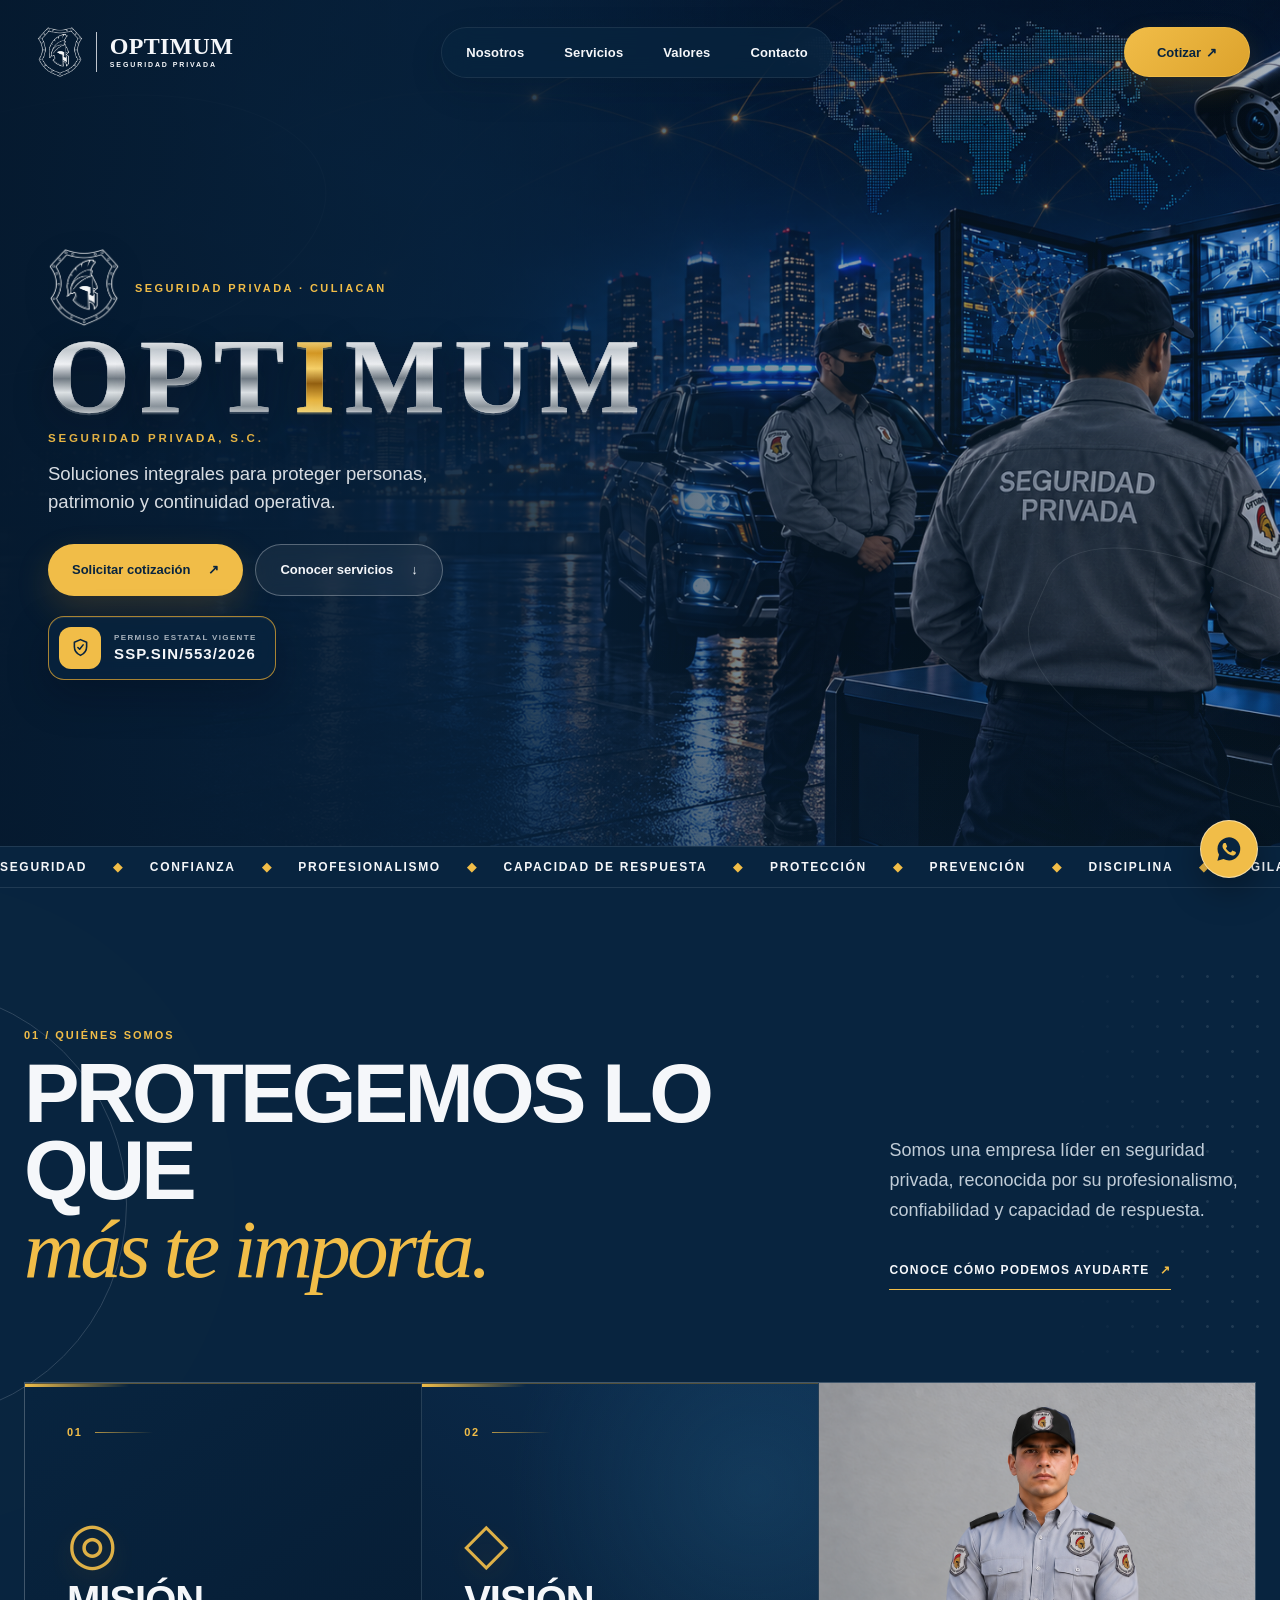
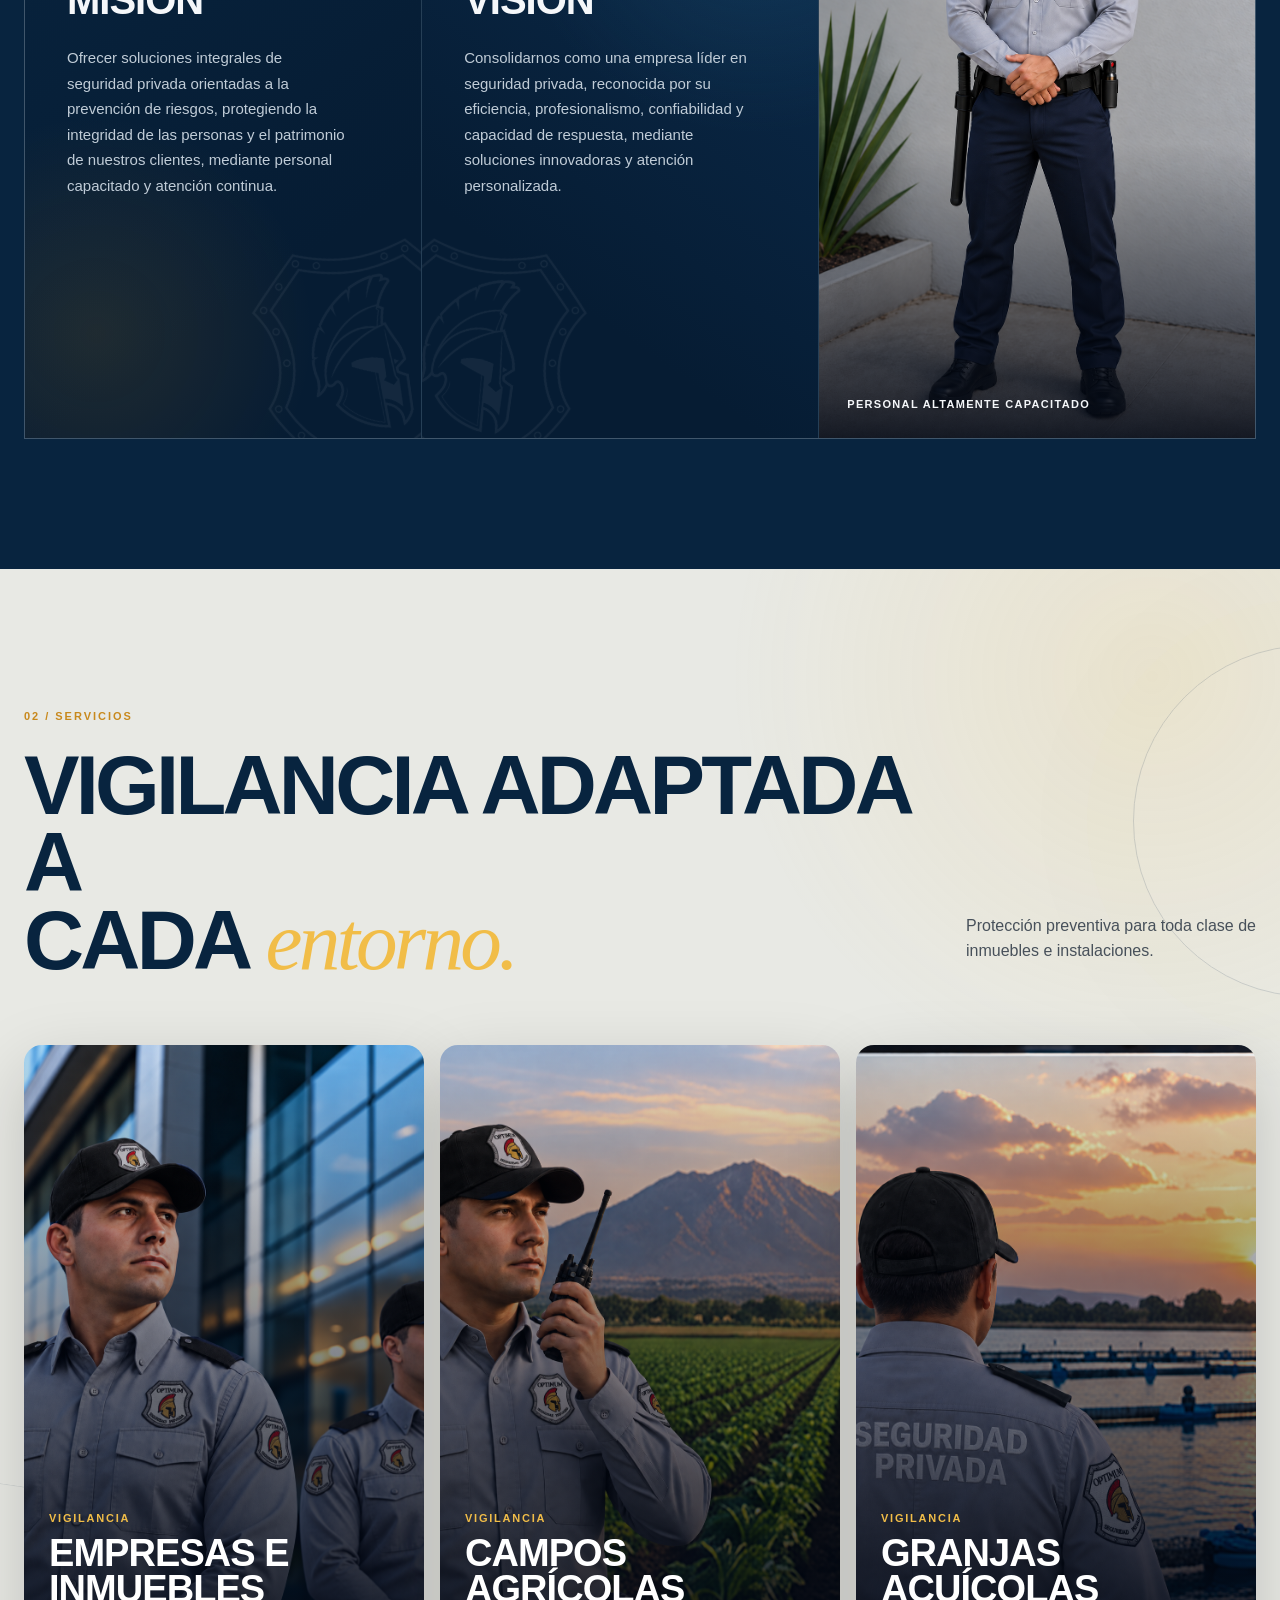
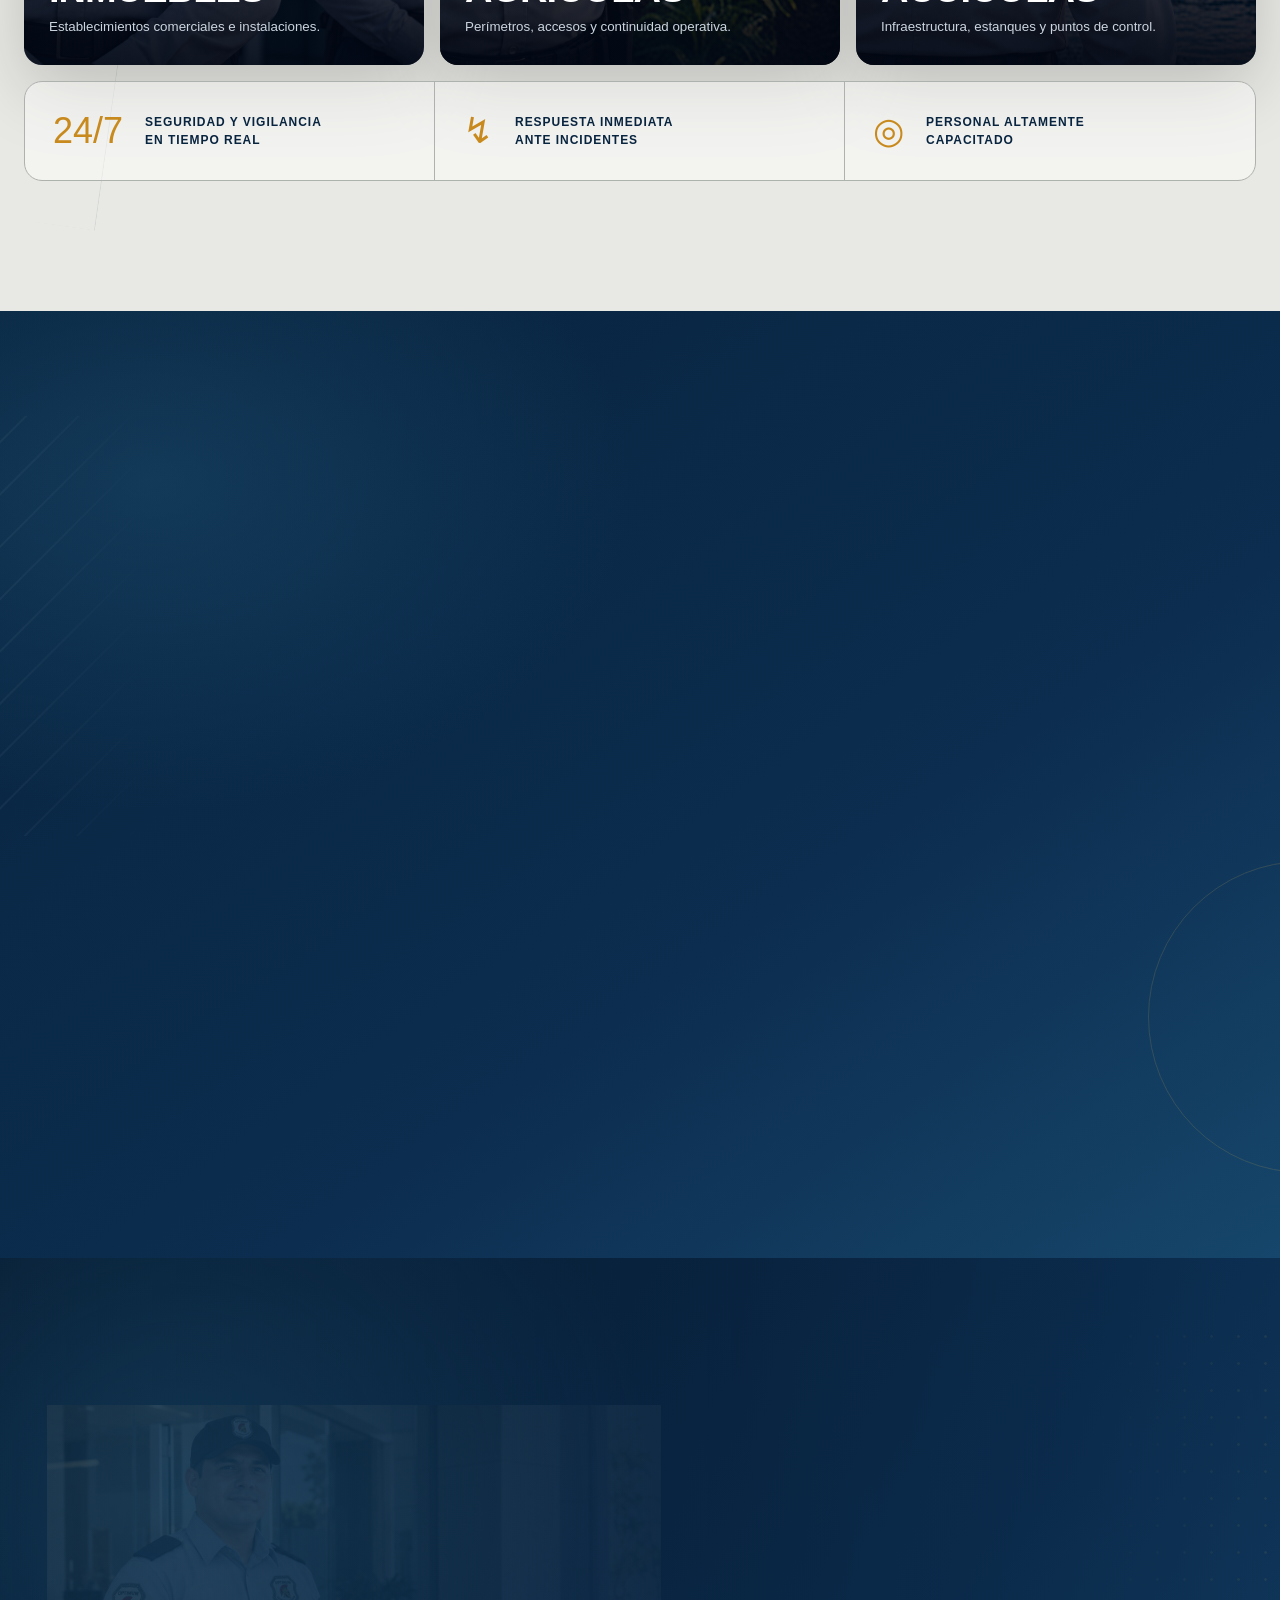
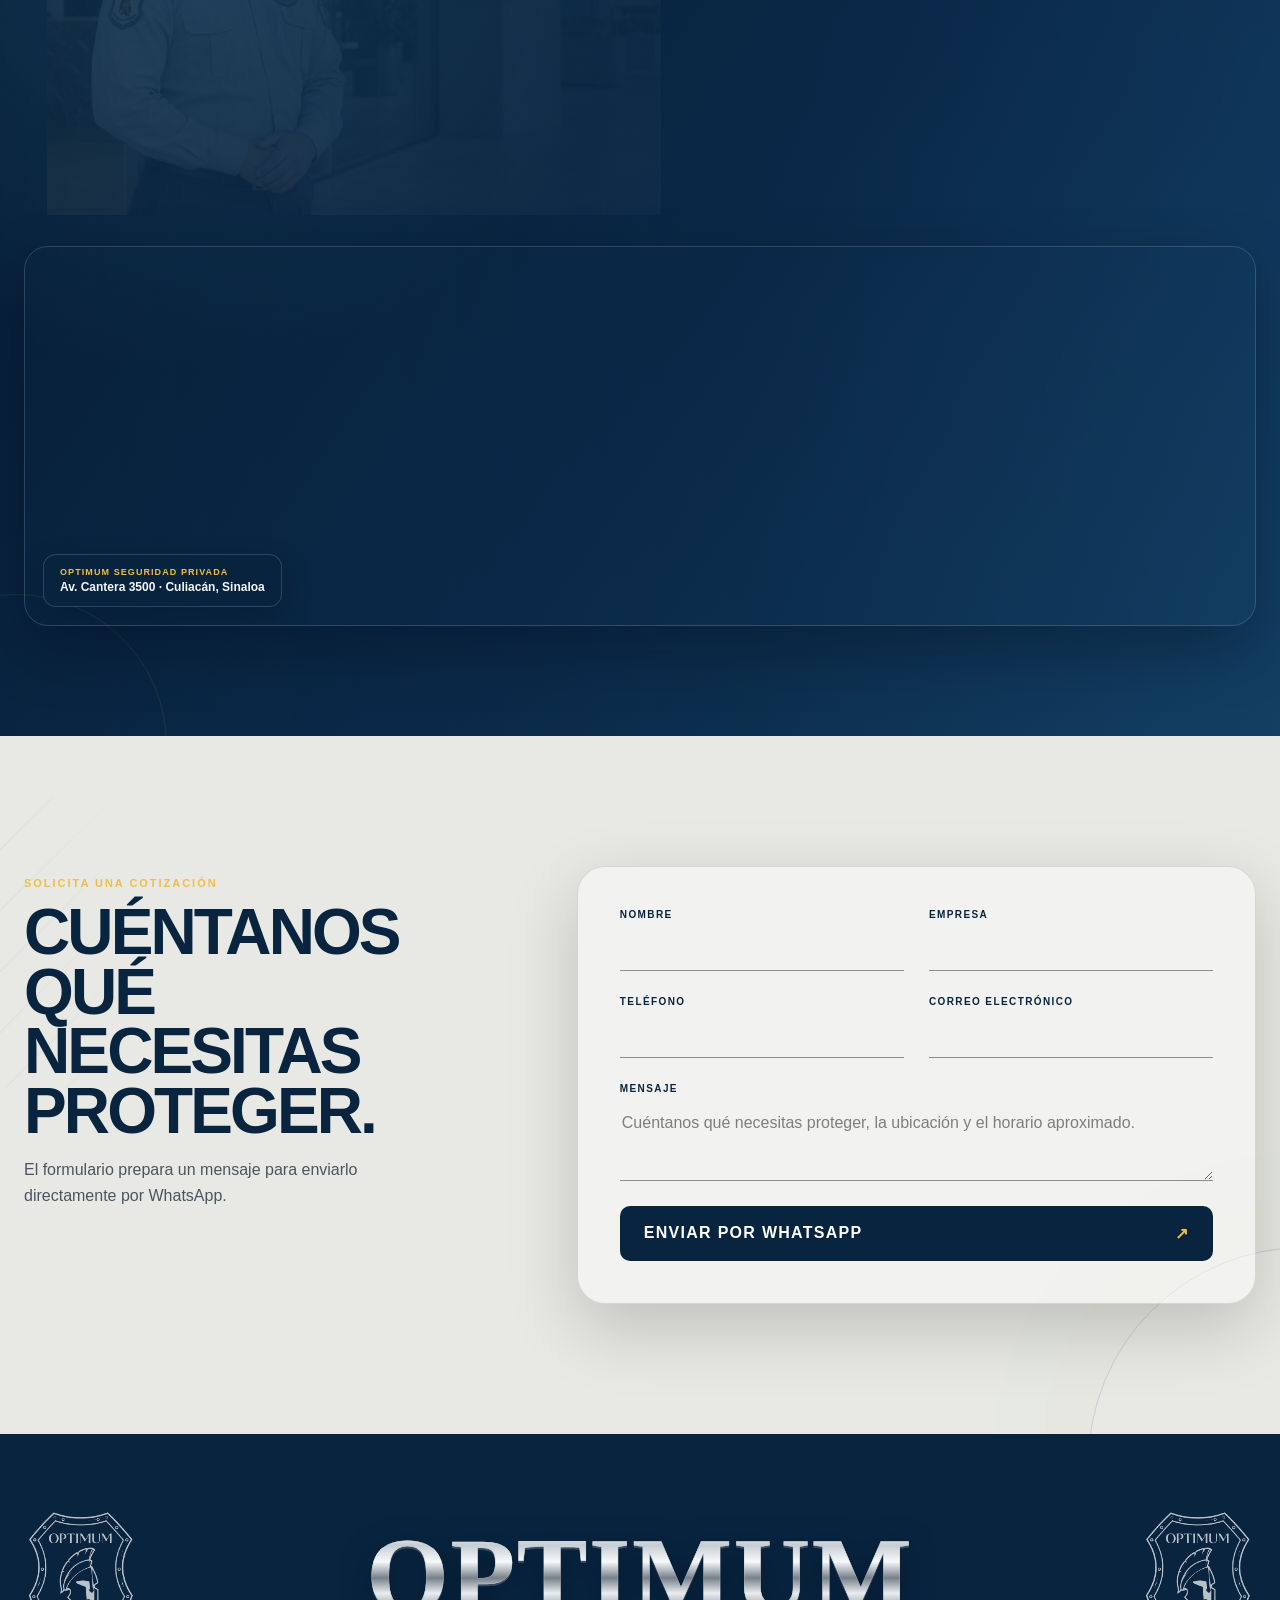
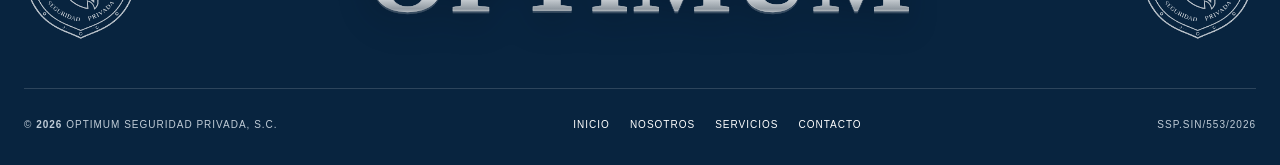
==== index.html @ 471c7998 "Use custom Optimum favicon" ====
<!doctype html>
<html lang="es">
<head>
  <meta charset="utf-8">
  <meta name="viewport" content="width=device-width, initial-scale=1, viewport-fit=cover">
  <meta name="theme-color" content="#020814">
  <meta name="description" content="OPTIMUM Seguridad Privada, S.C. en Culiacán, Sinaloa. Vigilancia profesional para empresas, campos agrícolas, granjas acuícolas e inmuebles.">
  <title>OPTIMUM | Seguridad Privada</title>
  <link rel="icon" href="assets/favicon.ico" type="image/x-icon">
  <link rel="preconnect" href="https://fonts.cdnfonts.com" crossorigin>
  <link rel="stylesheet" href="https://fonts.cdnfonts.com/css/edensor">
  <link rel="stylesheet" href="css/style.css?v=20260925-9-edensor">
  <script src="js/main.js" defer></script>
</head>
<body>
  <a class="skip-link" href="#contenido">Ir al contenido</a>
  <header class="site-header" id="inicio">
    <a class="brand" href="#inicio" aria-label="OPTIMUM, inicio">
      <span class="brand-mark" aria-hidden="true"></span>
      <span class="brand-divider" aria-hidden="true"></span>
      <span class="brand-copy">
        <strong>OPTIMUM</strong>
        <small>SEGURIDAD PRIVADA</small>
      </span>
    </a>
    <button class="menu-toggle" type="button" aria-expanded="false" aria-controls="menu"><span></span><span></span></button>
    <nav class="nav" id="menu" aria-label="Navegación principal">
      <a href="#nosotros">Nosotros</a><a href="#servicios">Servicios</a><a href="#valores">Valores</a><a href="#contacto">Contacto</a>
    </nav>
    <a class="nav-cta" href="#cotizacion">Cotizar <span>↗</span></a>
  </header>

  <main id="contenido">
    <section class="hero" aria-labelledby="hero-title">
      <div class="hero-orbit orbit-one"></div><div class="hero-orbit orbit-two"></div>

      <div class="hero-core">
        <div class="hero-brand-line">
          <span class="hero-brand-emblem" role="img" aria-label="Escudo lineal de OPTIMUM Seguridad Privada"></span>
          <p class="hero-kicker">SEGURIDAD PRIVADA · CULIACAN</p>
        </div>
        <div class="hero-word" id="hero-title" aria-label="OPTIMUM">
          <span style="--delay:.08s">O</span><span style="--delay:.14s">P</span><span style="--delay:.20s">T</span>
          <span class="hero-i-wrap"><span class="hero-i">I</span></span>
          <span style="--delay:.38s">M</span><span style="--delay:.44s">U</span><span style="--delay:.50s">M</span>
        </div>
        <p class="hero-company-name">SEGURIDAD PRIVADA, S.C.</p>
        <p class="hero-tagline">Soluciones integrales para proteger personas,<br>patrimonio y continuidad operativa.</p>
        <div class="hero-actions">
          <a class="hero-primary" href="#cotizacion">Solicitar cotización <span>↗</span></a>
          <a class="hero-secondary" href="#servicios">Conocer servicios <span>↓</span></a>
        </div>
        <div class="hero-permit" aria-label="Permiso estatal vigente SSP.SIN/553/2026">
          <span class="hero-permit-icon" aria-hidden="true">
            <svg viewBox="0 0 24 24"><path d="M12 3 19 6v5c0 4.6-2.8 8-7 10-4.2-2-7-5.4-7-10V6l7-3Z"/><path d="m9 12 2 2 4-5"/></svg>
          </span>
          <span><small>Permiso estatal vigente</small><strong>SSP.SIN/553/2026</strong></span>
        </div>
      </div>
    </section>

    <div class="ticker" aria-label="Atributos de OPTIMUM">
      <div class="ticker-track">
        <span class="ticker-group">SEGURIDAD <i>◆</i> CONFIANZA <i>◆</i> PROFESIONALISMO <i>◆</i> CAPACIDAD DE RESPUESTA <i>◆</i> PROTECCIÓN <i>◆</i> PREVENCIÓN <i>◆</i> DISCIPLINA <i>◆</i> VIGILANCIA 24/7 <i>◆</i></span>
        <span class="ticker-group" aria-hidden="true">SEGURIDAD <i>◆</i> CONFIANZA <i>◆</i> PROFESIONALISMO <i>◆</i> CAPACIDAD DE RESPUESTA <i>◆</i> PROTECCIÓN <i>◆</i> PREVENCIÓN <i>◆</i> DISCIPLINA <i>◆</i> VIGILANCIA 24/7 <i>◆</i></span>
      </div>
    </div>

    <section class="section intro-section reveal" id="nosotros">
      <div class="shell split-heading">
        <div><p class="eyebrow">01 / QUIÉNES SOMOS</p><h2>Protegemos lo que<br><em>más te importa.</em></h2></div>
        <div class="intro-copy"><p>Somos una empresa líder en seguridad privada, reconocida por su profesionalismo, confiabilidad y capacidad de respuesta.</p><a class="text-link" href="#contacto">Conoce cómo podemos ayudarte <span>↗</span></a></div>
      </div>
      <div class="shell statement-grid">
        <article><span>01</span><h3>Misión</h3><p>Ofrecer soluciones integrales de seguridad privada orientadas a la prevención de riesgos, protegiendo la integridad de las personas y el patrimonio de nuestros clientes, mediante personal capacitado y atención continua.</p></article>
        <article><span>02</span><h3>Visión</h3><p>Consolidarnos como una empresa líder en seguridad privada, reconocida por su eficiencia, profesionalismo, confiabilidad y capacidad de respuesta, mediante soluciones innovadoras y atención personalizada.</p></article>
        <figure><img src="assets/agente-optimum-uniforme-v3.png" alt="Guardia de OPTIMUM con uniforme institucional" loading="lazy"><figcaption>Personal altamente capacitado</figcaption></figure>
      </div>
    </section>

    <section class="section services" id="servicios">
      <div class="shell section-title reveal"><p class="eyebrow">02 / SERVICIOS</p><h2>Vigilancia adaptada a<br>cada <em>entorno.</em></h2><p>Protección preventiva para toda clase de inmuebles e instalaciones.</p></div>
      <div class="shell service-grid">
        <article class="service-card reveal"><img src="assets/servicio-empresas-uniforme-v3.png" alt="Guardias de OPTIMUM vigilando instalaciones empresariales" loading="lazy"><div class="service-overlay"></div><div><p>Vigilancia</p><h3>Empresas e inmuebles</h3><small>Establecimientos comerciales e instalaciones.</small></div></article>
        <article class="service-card reveal"><img src="assets/servicio-campos-uniforme-v3.png" alt="Guardia de OPTIMUM vigilando un campo agrícola" loading="lazy"><div class="service-overlay"></div><div><p>Vigilancia</p><h3>Campos agrícolas</h3><small>Perímetros, accesos y continuidad operativa.</small></div></article>
        <article class="service-card reveal"><img src="assets/servicio-acuicolas-uniforme-v3.png" alt="Guardia de OPTIMUM vigilando una granja acuícola" loading="lazy"><div class="service-overlay"></div><div><p>Vigilancia</p><h3>Granjas acuícolas</h3><small>Infraestructura, estanques y puntos de control.</small></div></article>
      </div>
      <div class="shell capabilities reveal"><div><strong>24/7</strong><span>Seguridad y vigilancia<br>en tiempo real</span></div><div><strong>↯</strong><span>Respuesta inmediata<br>ante incidentes</span></div><div><strong>◎</strong><span>Personal altamente<br>capacitado</span></div></div>
    </section>

    <section class="section values" id="valores">
      <div class="shell values-layout">
        <div class="values-sticky reveal"><p class="eyebrow">03 / NUESTROS VALORES</p><h2>Principios que<br>orientan el <em>servicio.</em></h2><p>Cada servicio se realiza con responsabilidad, discreción y atención continua.</p></div>
        <div class="values-list">
          <article class="reveal"><span>01</span><h3>Compromiso</h3><p>Asumimos cada servicio con absoluta responsabilidad, priorizando los intereses de nuestros clientes.</p></article>
          <article class="reveal"><span>02</span><h3>Confidencialidad</h3><p>Resguardamos la información y los intereses de quienes nos eligen con absoluta discreción.</p></article>
          <article class="reveal"><span>03</span><h3>Excelencia</h3><p>Trabajamos en la mejora continua de procesos, capacitación y calidad en el servicio.</p></article>
          <article class="reveal"><span>04</span><h3>Disciplina</h3><p>Mantenemos orden, cumplimiento de protocolos y conducta profesional en todo momento.</p></article>
          <article class="reveal"><span>05</span><h3>Trabajo en equipo</h3><p>Coordinamos esfuerzos para ofrecer respuestas oportunas y efectivas.</p></article>
        </div>
      </div>
    </section>

    <section class="contact" id="contacto">
      <div class="contact-backdrop"></div>
      <div class="shell contact-layout">
        <div class="contact-copy reveal">
          <p class="eyebrow">04 / CONTACTO</p>
          <h2>Hablemos de<br>tu <em>seguridad.</em></h2>
        </div>
        <div class="contact-details reveal">
          <p class="eyebrow">ATENCIÓN A CLIENTES</p>
          <div class="contact-methods">
            <a class="contact-method" href="tel:+526679955569"><span class="contact-icon" aria-hidden="true"><svg viewBox="0 0 24 24"><path d="M7 3H4.5A1.5 1.5 0 0 0 3 4.5C3 13.6 10.4 21 19.5 21a1.5 1.5 0 0 0 1.5-1.5V17l-4-1-1.3 2.1a15.8 15.8 0 0 1-9.8-9.8L8 7 7 3Z"/></svg></span><span><small>Teléfono</small><strong>(667) 995 55 69</strong></span></a>
            <a class="contact-method" href="tel:+526676941112"><span class="contact-icon" aria-hidden="true"><svg viewBox="0 0 24 24"><path d="M7 3H4.5A1.5 1.5 0 0 0 3 4.5C3 13.6 10.4 21 19.5 21a1.5 1.5 0 0 0 1.5-1.5V17l-4-1-1.3 2.1a15.8 15.8 0 0 1-9.8-9.8L8 7 7 3Z"/></svg></span><span><small>Teléfono</small><strong>(667) 694 1112</strong></span></a>
            <a class="contact-method" href="tel:+526675749930"><span class="contact-icon" aria-hidden="true"><svg viewBox="0 0 24 24"><path d="M7 3H4.5A1.5 1.5 0 0 0 3 4.5C3 13.6 10.4 21 19.5 21a1.5 1.5 0 0 0 1.5-1.5V17l-4-1-1.3 2.1a15.8 15.8 0 0 1-9.8-9.8L8 7 7 3Z"/></svg></span><span><small>Teléfono</small><strong>(667) 574 9930</strong></span></a>
            <a class="contact-method" href="mailto:ventas@optimumsp.com.mx"><span class="contact-icon" aria-hidden="true"><svg viewBox="0 0 24 24"><rect x="3" y="5" width="18" height="14" rx="2"/><path d="m4 7 8 6 8-6"/></svg></span><span><small>Correo</small><strong>ventas@optimumsp.com.mx</strong></span></a>
            <a class="contact-method" target="_blank" rel="noopener" href="https://www.optimumsp.com.mx/"><span class="contact-icon" aria-hidden="true"><svg viewBox="0 0 24 24"><circle cx="12" cy="12" r="9"/><path d="M3 12h18M12 3c2.3 2.5 3.5 5.5 3.5 9S14.3 18.5 12 21c-2.3-2.5-3.5-5.5-3.5-9S9.7 5.5 12 3Z"/></svg></span><span><small>Sitio web</small><strong>www.optimumsp.com.mx</strong></span></a>
            <a class="contact-method" target="_blank" rel="noopener" href="https://www.instagram.com/optimum_seguridad?stkn=dnF2ZW5qeGJhYnJq"><span class="contact-icon" aria-hidden="true"><svg viewBox="0 0 24 24"><rect x="3" y="3" width="18" height="18" rx="5"/><circle cx="12" cy="12" r="4"/><circle cx="17.5" cy="6.5" r=".8" class="fill-icon"/></svg></span><span><small>Instagram</small><strong>@optimum_seguridad</strong></span></a>
          </div>
          <div class="contact-address">
            <span class="contact-icon" aria-hidden="true"><svg viewBox="0 0 24 24"><path d="M20 10c0 5-8 11-8 11S4 15 4 10a8 8 0 1 1 16 0Z"/><circle cx="12" cy="10" r="2.5"/></svg></span>
            <p>Av. Cantera 3500, Col. Lomas del Sol<br>80016, Culiacán, Sinaloa.</p>
          </div>
        </div>
        <div class="contact-map reveal">
          <iframe title="Ubicación de OPTIMUM Seguridad Privada en Culiacán" src="https://www.google.com/maps?q=Av.%20Cantera%203500%2C%20Col.%20Lomas%20del%20Sol%2C%2080016%2C%20Culiacan%2C%20Sinaloa&amp;output=embed" loading="lazy" referrerpolicy="no-referrer-when-downgrade" allowfullscreen></iframe>
          <div class="contact-map-label"><span>OPTIMUM Seguridad Privada</span><strong>Av. Cantera 3500 · Culiacán, Sinaloa</strong></div>
        </div>
      </div>
    </section>

    <section class="quote section" id="cotizacion">
      <div class="shell quote-layout reveal">
        <div><p class="eyebrow">SOLICITA UNA COTIZACIÓN</p><h2>Cuéntanos qué<br>necesitas proteger.</h2><p>El formulario prepara un mensaje para enviarlo directamente por WhatsApp.</p></div>
        <form id="quote-form">
          <label><span>Nombre</span><input name="nombre" autocomplete="name" required></label>
          <label><span>Empresa</span><input name="empresa" autocomplete="organization"></label>
          <label><span>Teléfono</span><input name="telefono" type="tel" autocomplete="tel" required></label>
          <label><span>Correo electrónico</span><input name="correo" type="email" autocomplete="email" required></label>
          <label class="full"><span>Mensaje</span><textarea name="mensaje" rows="3" placeholder="Cuéntanos qué necesitas proteger, la ubicación y el horario aproximado." required></textarea></label>
          <button type="submit">Enviar por WhatsApp <span>↗</span></button>
        </form>
      </div>
    </section>
  </main>

  <footer><div class="shell"><div class="footer-identity"><img class="footer-emblem footer-emblem-left" src="assets/footer-emblem-outline.png" alt="" aria-hidden="true"><div class="footer-word">OPTIMUM</div><img class="footer-emblem footer-emblem-right" src="assets/footer-emblem-outline.png" alt="" aria-hidden="true"></div><div class="footer-row"><span>© <b id="year"></b> OPTIMUM Seguridad Privada, S.C.</span><nav><a href="#inicio">Inicio</a><a href="#nosotros">Nosotros</a><a href="#servicios">Servicios</a><a href="#contacto">Contacto</a></nav><span>SSP.SIN/553/2026</span></div></div></footer>
  <a class="whatsapp" href="https://wa.me/526679955569?text=Hola%2C%20me%20gustar%C3%ADa%20recibir%20informaci%C3%B3n%20sobre%20los%20servicios%20de%20seguridad%20privada%20de%20OPTIMUM." target="_blank" rel="noopener" aria-label="Solicitar información a OPTIMUM por WhatsApp" title="Solicitar información por WhatsApp">
    <svg viewBox="0 0 24 24" aria-hidden="true"><path d="M12.04 2a9.91 9.91 0 0 0-8.58 14.86L2.05 22l5.25-1.38a9.9 9.9 0 0 0 4.74 1.21h.01a9.92 9.92 0 0 0-.01-19.83Zm5.77 14.16c-.24.67-1.39 1.28-1.93 1.36-.49.08-1.11.12-1.79-.11-.41-.13-.94-.31-1.62-.6-2.85-1.23-4.71-4.11-4.85-4.3-.14-.19-1.16-1.55-1.16-2.96 0-1.41.74-2.1 1-2.39.26-.28.57-.35.76-.35.19 0 .38 0 .54.01.17.01.41-.07.64.49.24.58.82 2.01.89 2.16.07.14.12.31.02.5-.09.19-.14.31-.28.47-.14.17-.3.37-.43.5-.14.14-.28.29-.12.57.16.28.71 1.17 1.53 1.9 1.05.94 1.94 1.23 2.22 1.37.28.14.45.12.61-.07.16-.19.71-.83.9-1.11.19-.28.38-.24.64-.14.26.09 1.67.79 1.95.93.28.14.47.21.54.33.07.12.07.69-.17 1.36Z"/></svg>
  </a>
</body>
</html>
---- css/style.css ----
:root {
  --ink: #08243f;
  --navy: #0c2d4f;
  --navy2: #16466b;
  --blue: #0c2d4f;
  --blue-mid: #16466b;
  --blue-soft: #235a7d;
  --gold: #f1bd48;
  --gold2: #c8891d;
  --white: #f5f7fa;
  --muted: #c0ccd7;
  --line: rgba(241,189,72,.26);
  --sans: "Segoe UI Variable Text","Segoe UI",Arial,sans-serif;
  --display: "Segoe UI Variable Display","Segoe UI",Arial,sans-serif;
  --shadow-soft: 0 24px 70px rgba(0,0,0,.18);
  --shadow-deep: 0 35px 90px rgba(0,0,0,.34);
  --radius-large: 28px;
}


* {
  box-sizing: border-box;
}


html {
  scroll-behavior: smooth;
}


body {
  margin: 0;
  background: var(--ink);
  color: var(--white);
  font-family: var(--sans);
  overflow-x: hidden;
}


a {
  color: inherit;
  text-decoration: none;
}


img {
  display: block;
  max-width: 100%;
}


button, input, textarea {
  font: inherit;
}


.shell {
  width: min(1240px,calc(100% - 48px));
  margin: auto;
}


.skip-link {
  position: fixed;
  top: -60px;
  left: 12px;
  z-index: 100;
  background: var(--gold);
  color: var(--ink);
  padding: 10px 14px;
}


.skip-link:focus {
  top: 12px;
}


.site-header {
  width: min(1240px,calc(100% - 48px));
  height: 68px;
  padding: 0 6px 0 0;
  display: grid;
  grid-template-columns: 1fr auto 1fr;
  align-items: center;
  position: fixed;
  z-index: 20;
  top: 18px;
  left: 50%;
  transform: translateX(-50%);
  transition: top .35s ease, background-color .35s ease, backdrop-filter .35s ease, box-shadow .35s ease;
}

.site-header.scrolled {
  top: 10px;
  background: rgba(8,36,63,.86);
  border: 1px solid rgba(255,255,255,.1);
  border-radius: 18px;
  box-shadow: 0 14px 38px rgba(3,18,33,.24);
  backdrop-filter: blur(18px) saturate(130%);
}


.brand {
  display: flex;
  align-items: center;
  gap: 13px;
  font-size: 14px;
  font-weight: 750;
  letter-spacing: .11em;
}


.brand img {
  width: 56px;
  height: 60px;
  object-fit: contain;
  object-position: center;
  padding: 0;
  border-radius: 15px;
  border: 1px solid rgba(241,189,72,.38);
  background: rgba(8,36,63,.78);
  box-shadow: 0 8px 24px rgba(2,8,20,.28), 0 0 0 1px rgba(255,255,255,.035) inset;
}


.nav {
  display: flex;
  gap: 6px;
  padding: 7px;
  border: 1px solid rgba(255,255,255,.08);
  border-radius: 999px;
  background: rgba(8,36,63,.72);
  box-shadow: 0 12px 34px rgba(3,18,33,.16);
  backdrop-filter: blur(14px);
  font-size: 13px;
  font-weight: 650;
  letter-spacing: .01em;
}


.nav a {
  position: relative;
  padding: 10px 17px;
  border-radius: 999px;
  transition: color .25s ease, background-color .25s ease;
}


.nav a:after {
  display: none;
}


.nav a:hover:after, .nav a.active:after {
  right: 0;
}

.nav a:hover, .nav a.active {
  color: #fff;
  background: rgba(255,255,255,.09);
}


.nav-cta {
  justify-self: end;
  border: 1px solid rgba(241,189,72,.72);
  border-radius: 999px;
  min-width: 126px;
  height: 50px;
  display: flex;
  align-items: center;
  justify-content: center;
  gap: 5px;
  font-size: 13px;
  font-weight: 750;
  color: var(--ink);
  background: linear-gradient(135deg,var(--gold),#dca22c);
  box-shadow: 0 12px 28px rgba(200,137,29,.18);
  transition: transform .3s ease, box-shadow .3s ease;
}

.nav-cta:hover {
  transform: translateY(-2px);
  box-shadow: 0 17px 34px rgba(200,137,29,.27);
}


.menu-toggle {
  display: none;
}


.hero {
  min-height: 100svh;
  background: radial-gradient(circle at 70% 45%,rgba(12,45,79,.9),transparent 37%),linear-gradient(145deg,#020814,#03101f 55%,#071d35);
  position: relative;
  overflow: hidden;
  display: flex;
  flex-direction: column;
  justify-content: center;
  padding: 105px 0 40px;
}

.hero::before {
  content: "";
  position: absolute;
  z-index: 0;
  width: min(46vw,680px);
  height: 90%;
  right: 2vw;
  bottom: 0;
  background: url('../assets/agente-optimum-uniforme.webp') center top/cover no-repeat;
  opacity: .16;
  filter: saturate(.7) contrast(1.08);
  -webkit-mask-image: linear-gradient(90deg,transparent 0%,#000 30%,#000 70%,transparent 100%);
  mask-image: linear-gradient(90deg,transparent 0%,#000 30%,#000 70%,transparent 100%);
}


.hero:after {
  content: "";
  position: absolute;
  inset: 0;
  background-image: linear-gradient(rgba(255,255,255,.028) 1px,transparent 1px),linear-gradient(90deg,rgba(255,255,255,.028) 1px,transparent 1px);
  background-size: 55px 55px;
  pointer-events: none;
}


.hero-orbit {
  position: absolute;
  border: 1px solid rgba(241,189,72,.15);
  border-radius: 50%;
  left: 50%;
  top: 50%;
  transform: translate(-50%,-50%);
}


.orbit-one {
  width: 68vw;
  height: 68vw;
}


.orbit-two {
  width: 42vw;
  height: 42vw;
}


.hero-word {
  position: relative;
  z-index: 2;
  width: min(1380px,95vw);
  margin: auto;
  display: flex;
  align-items: baseline;
  justify-content: center;
  font-family: var(--display);
  font-size: clamp(5.3rem,15.2vw,14rem);
  line-height: .78;
  letter-spacing: -.035em;
  text-transform: uppercase;
  white-space: nowrap;
  text-shadow: 0 18px 50px rgba(0,0,0,.42);
}


.hero-word>span:not(.hero-i-wrap) {
  display: block;
  opacity: 1;
  animation: letterIn .9s cubic-bezier(.16,1,.3,1) both;
  animation-delay: var(--delay);
}


.hero-i-wrap {
  display: block;
  perspective: 700px;
  overflow: visible;
}


.hero-i {
  display: block;
  opacity: 1;
  transform-origin: 50% 100%;
  animation: verticalI 1.45s cubic-bezier(.2,.85,.25,1) .23s both;
  color: var(--gold);
  filter: drop-shadow(0 0 30px rgba(241,189,72,.2));
}


@keyframes letterIn {
  from {
    opacity: 1;
    transform: translateY(22px);
  }

  to {
    opacity: 1;
    transform: none;
  }
}


@keyframes verticalI {
  0% {
    opacity: 1;
    transform: translateY(-1.05em) rotateX(-180deg);
  }

  55% {
    opacity: 1;
    transform: translateY(.08em) rotateX(18deg);
  }

  75% {
    transform: translateY(-.025em) rotateX(-5deg);
  }

  100% {
    opacity: 1;
    transform: translateY(0) rotateX(0);
  }
}


.hero-bottom {
  position: relative;
  z-index: 3;
  display: grid;
  grid-template-columns: 1fr 1fr auto;
  gap: 30px;
  align-items: end;
  margin-top: 7vh;
}


.hero-badge {
  border-left: 2px solid var(--gold);
  padding-left: 15px;
  display: flex;
  flex-direction: column;
  text-transform: uppercase;
}


.hero-badge span {
  color: var(--muted);
  font-size: 10px;
  letter-spacing: .2em;
}


.hero-badge strong {
  margin-top: 5px;
  font-size: 14px;
  letter-spacing: .1em;
}


.hero-intro {
  max-width: 480px;
}


.eyebrow {
  font-size: 11px;
  font-weight: 900;
  letter-spacing: .18em;
  color: var(--gold);
  text-transform: uppercase;
}


.hero-intro p:last-child {
  color: #c9d3dd;
  line-height: 1.5;
  margin-bottom: 0;
}


.circle-link {
  width: 92px;
  height: 92px;
  border: 1px solid rgba(255,255,255,.28);
  border-radius: 50%;
  display: flex;
  flex-direction: column;
  align-items: center;
  justify-content: center;
  text-transform: uppercase;
  font-size: 10px;
  letter-spacing: .12em;
  transition: .3s;
}


.circle-link b {
  color: var(--gold);
  font-size: 18px;
}


.circle-link:hover {
  background: var(--gold);
  color: var(--ink);
  transform: rotate(-8deg);
}


.circle-link:hover b {
  color: var(--ink);
}


.ticker {
  background: var(--gold);
  color: var(--ink);
  overflow: hidden;
  padding: 16px 0;
  font: 900 12px/1 var(--sans);
  letter-spacing: .14em;
  white-space: nowrap;
}


.ticker div {
  width: max-content;
  animation: ticker 24s linear infinite;
}


.ticker i {
  font-style: normal;
  padding: 0 26px;
}


@keyframes ticker {
  to {
    transform: translateX(-50%);
  }
}


.section {
  padding: 130px 0;
}

section[id] {
  scroll-margin-top: 72px;
}


.split-heading {
  display: grid;
  grid-template-columns: 1.5fr .7fr;
  gap: 80px;
  align-items: end;
}


.section h2, .contact h2, .quote h2 {
  font: 400 clamp(3rem,6.5vw,6.7rem)/.93 var(--display);
  text-transform: uppercase;
  letter-spacing: -.02em;
  margin: 14px 0;
}


.section h2 em, .contact h2 em {
  font-family: Georgia,serif;
  text-transform: none;
  color: var(--gold);
  font-weight: 400;
}


.intro-copy {
  color: var(--muted);
  font-size: 18px;
  line-height: 1.65;
  padding-bottom: 12px;
}


.text-link {
  display: inline-flex;
  gap: 10px;
  color: var(--white);
  font-size: 12px;
  font-weight: 900;
  text-transform: uppercase;
  letter-spacing: .1em;
  border-bottom: 1px solid var(--gold);
  padding-bottom: 8px;
  margin-top: 18px;
}


.text-link span {
  color: var(--gold);
}


.statement-grid {
  display: grid;
  grid-template-columns: 1fr 1fr 1.1fr;
  gap: 1px;
  background: rgba(255,255,255,.12);
  margin-top: 80px;
  border: 1px solid rgba(255,255,255,.12);
}


.statement-grid article {
  background: var(--navy);
  padding: 42px;
  transition: background-color .35s ease, transform .35s ease;
}

.statement-grid article:hover {
  z-index: 1;
  background: var(--navy2);
  transform: translateY(-8px);
}


.statement-grid article>span, .service-card>span, .values-list article>span {
  color: var(--gold);
  font-size: 11px;
  letter-spacing: .15em;
}


.statement-grid h3 {
  font: 400 33px var(--display);
  text-transform: uppercase;
  margin: 70px 0 18px;
}


.statement-grid p {
  color: var(--muted);
  line-height: 1.7;
  margin: 0;
}


.statement-grid figure {
  margin: 0;
  position: relative;
  min-height: 510px;
  overflow: hidden;
}


.statement-grid figure:after {
  content: "";
  position: absolute;
  inset: 0;
  background: linear-gradient(transparent 55%,rgba(2,8,20,.9));
}


.statement-grid figure img {
  width: 100%;
  height: 100%;
  object-fit: cover;
  object-position: center top;
  transition: transform .8s;
}


.statement-grid figure:hover img {
  transform: scale(1.04);
}


.statement-grid figcaption {
  position: absolute;
  z-index: 2;
  left: 28px;
  bottom: 28px;
  text-transform: uppercase;
  font-size: 11px;
  font-weight: 900;
  letter-spacing: .12em;
}


.services {
  background:
    radial-gradient(circle at 90% 8%,rgba(241,189,72,.14),transparent 25%),
    #e8e9e4;
  color: var(--ink);
}


.section-title {
  display: grid;
  grid-template-columns: 1fr auto;
  align-items: end;
}


.section-title .eyebrow {
  grid-column: 1/-1;
  color: var(--gold2);
}


.section-title h2 {
  margin-bottom: 0;
}


.section-title>p:last-child {
  max-width: 290px;
  color: #47505a;
  line-height: 1.6;
}


.service-grid {
  display: grid;
  grid-template-columns: repeat(3,1fr);
  gap: 16px;
  margin-top: 65px;
}


.service-card {
  height: 620px;
  position: relative;
  overflow: hidden;
  color: white;
  border-radius: var(--radius-large);
  box-shadow: var(--shadow-soft);
  isolation: isolate;
  transition: transform .45s cubic-bezier(.2,.8,.2,1), box-shadow .45s ease;
}

.service-card:hover {
  transform: translateY(-10px);
  box-shadow: var(--shadow-deep);
}


.service-card img {
  width: 100%;
  height: 100%;
  object-fit: cover;
  transition: transform .8s cubic-bezier(.2,.8,.2,1);
}


.service-card:hover img {
  transform: scale(1.055);
}


.service-overlay {
  position: absolute;
  inset: 0;
  background: linear-gradient(180deg,rgba(2,8,20,.05),rgba(2,8,20,.92));
  transition: background .45s ease;
}

.service-card:hover .service-overlay {
  background: linear-gradient(180deg,rgba(2,8,20,.02),rgba(2,8,20,.84));
}


.service-card>span {
  position: absolute;
  top: 25px;
  left: 25px;
  color: var(--gold);
}


.service-card>div:last-child {
  position: absolute;
  left: 25px;
  right: 25px;
  bottom: 30px;
}


.service-card p {
  color: var(--gold);
  font-size: 11px;
  font-weight: 900;
  text-transform: uppercase;
  letter-spacing: .16em;
}


.service-card h3 {
  font: 400 38px/.95 var(--display);
  text-transform: uppercase;
  margin: 10px 0;
}


.service-card small {
  color: #cbd5df;
}


.capabilities {
  display: grid;
  grid-template-columns: repeat(3,1fr);
  margin-top: 16px;
  border: 1px solid #aeb2ae;
  border-radius: 18px;
  overflow: hidden;
  background: rgba(255,255,255,.44);
}


.capabilities div {
  padding: 28px;
  display: flex;
  gap: 22px;
  align-items: center;
  border-right: 1px solid #aeb2ae;
  transition: background-color .3s ease;
}

.capabilities div:hover {
  background: rgba(255,255,255,.72);
}


.capabilities div:last-child {
  border: 0;
}


.capabilities strong {
  font: 400 36px var(--display);
  color: var(--gold2);
}


.capabilities span {
  font-size: 12px;
  font-weight: 800;
  text-transform: uppercase;
  letter-spacing: .08em;
  line-height: 1.5;
}


.values {
  background: linear-gradient(150deg,#020814,#071d35);
}


.values-layout {
  display: grid;
  grid-template-columns: .9fr 1.1fr;
  gap: 110px;
}


.values-sticky {
  position: sticky;
  top: 100px;
  align-self: start;
}


.values-sticky>p:last-child {
  max-width: 400px;
  color: var(--muted);
  line-height: 1.7;
}


.values-list article {
  display: grid;
  grid-template-columns: 55px 1fr 1.2fr;
  gap: 25px;
  align-items: center;
  border-top: 1px solid rgba(255,255,255,.18);
  padding: 35px 0;
  transition: padding .35s ease, background-color .35s ease;
}

.values-list article:hover {
  padding-left: 22px;
  padding-right: 22px;
  background: rgba(255,255,255,.045);
}


.values-list article:last-child {
  border-bottom: 1px solid rgba(255,255,255,.18);
}


.values-list h3 {
  font: 400 26px var(--display);
  text-transform: uppercase;
  margin: 0;
}


.values-list p {
  color: var(--muted);
  line-height: 1.6;
  font-size: 14px;
  margin: 0;
}


.contact {
  min-height: 740px;
  position: relative;
  display: flex;
  align-items: center;
  padding: 110px 0;
  background: #041326;
  overflow: hidden;
}


.contact-backdrop {
  position: absolute;
  inset: 0 48% 0 0;
  background: linear-gradient(90deg,rgba(2,8,20,.2),rgba(2,8,20,.9)),url('../assets/contacto-guardia-optimum-v1.png') center 20%/cover no-repeat;
  opacity: .42;
}


.contact-layout {
  position: relative;
  display: grid;
  grid-template-columns: 1.1fr .9fr;
  gap: 120px;
  align-items: center;
}


.contact-layout>div:first-child>p:not(.eyebrow) {
  color: #b8c5d1;
  line-height: 1.7;
}


.contact h2 {
  font-size: clamp(4rem,7vw,7rem);
}


.text-link.light {
  color: white;
}


.contact-details {
  background: var(--gold);
  color: var(--ink);
  padding: 55px;
  display: flex;
  flex-direction: column;
  border-radius: var(--radius-large);
  box-shadow: var(--shadow-deep);
  transform: rotate(1deg);
  transition: transform .45s ease;
}

.contact-details:hover {
  transform: rotate(0deg) translateY(-6px);
}


.contact-details .eyebrow {
  color: #64440c;
}


.contact-details>a:not(.email) {
  font: 400 clamp(2rem,3.4vw,3.5rem)/1.2 var(--display);
  transition: transform .25s;
}


.contact-details>a:hover {
  transform: translateX(8px);
}


.contact-details hr {
  border: 0;
  border-top: 1px solid rgba(2,8,20,.3);
  width: 100%;
  margin: 35px 0;
}


.contact-details .email, .contact-details>span {
  font-size: 13px;
  font-weight: 800;
  margin: 6px 0;
}


.quote {
  background: #e8e9e4;
  color: var(--ink);
}


.quote-layout {
  display: grid;
  grid-template-columns: .8fr 1.2fr;
  gap: 100px;
}


.quote h2 {
  font-size: clamp(3rem,5vw,5.2rem);
}


.quote-layout>div>p:last-child {
  color: #4b5560;
  line-height: 1.6;
  max-width: 420px;
}


.quote form {
  display: grid;
  grid-template-columns: 1fr 1fr;
  gap: 25px;
  padding: 42px;
  border: 1px solid rgba(2,8,20,.12);
  border-radius: var(--radius-large);
  background: rgba(255,255,255,.46);
  box-shadow: var(--shadow-soft);
}


.quote label {
  display: flex;
  flex-direction: column;
  gap: 8px;
}


.quote label span {
  font-size: 10px;
  font-weight: 900;
  text-transform: uppercase;
  letter-spacing: .14em;
}


.quote input, .quote textarea {
  border: 0;
  border-bottom: 1px solid #8b908d;
  background: transparent;
  padding: 12px 2px;
  outline: none;
}


.quote input:focus, .quote textarea:focus {
  border-color: var(--gold2);
}

.quote input::placeholder, .quote textarea::placeholder {
  color: currentColor;
  opacity: .48;
}


.quote .full {
  grid-column: 1/-1;
}


.quote button {
  grid-column: 1/-1;
  background: var(--ink);
  color: white;
  border: 0;
  padding: 18px 24px;
  display: flex;
  justify-content: space-between;
  font-weight: 900;
  text-transform: uppercase;
  letter-spacing: .08em;
  cursor: pointer;
  border-radius: 10px;
  transition: background-color .3s ease, transform .3s ease, box-shadow .3s ease;
}


.quote button:hover {
  background: var(--blue);
  transform: translateY(-3px);
  box-shadow: 0 15px 30px rgba(2,8,20,.18);
}


.quote button span {
  color: var(--gold);
}


footer {
  background: var(--ink);
  padding: 65px 0 35px;
}

.footer-identity {
  display: grid;
  grid-template-columns: clamp(120px, 11vw, 155px) minmax(0, 1fr) clamp(120px, 11vw, 155px);
  align-items: center;
  gap: clamp(20px, 3vw, 44px);
  min-height: 190px;
  padding-bottom: 35px;
  border-bottom: 1px solid rgba(255,255,255,.15);
}

.footer-emblem {
  display: block;
  width: 100%;
  max-height: 170px;
  object-fit: contain;
  align-self: center;
  justify-self: center;
  filter: grayscale(1) invert(1) contrast(1.35);
  mix-blend-mode: screen;
  opacity: .72;
}

.footer-word {
  font: 400 clamp(5rem,12vw,11rem)/.8 var(--display);
  letter-spacing: -.035em;
  text-align: center;
}


.footer-row {
  display: flex;
  justify-content: space-between;
  align-items: center;
  gap: 30px;
  padding-top: 30px;
  color: var(--muted);
  font-size: 10px;
  text-transform: uppercase;
  letter-spacing: .1em;
}


.footer-row nav {
  display: flex;
  gap: 20px;
  color: white;
}


.whatsapp {
  position: fixed;
  right: 22px;
  bottom: 22px;
  z-index: 15;
  width: 58px;
  height: 58px;
  border-radius: 50%;
  background: var(--gold);
  color: var(--ink);
  display: grid;
  place-items: center;
  font-weight: 900;
  box-shadow: 0 12px 35px rgba(0,0,0,.35);
  border: 1px solid rgba(255,255,255,.5);
  transition: transform .3s ease, box-shadow .3s ease;
}

.whatsapp:hover {
  transform: translateY(-5px) rotate(-6deg);
  box-shadow: 0 18px 42px rgba(0,0,0,.46);
}

.whatsapp svg {
  width: 28px;
  height: 28px;
  fill: currentColor;
}

::selection {
  background: var(--gold);
  color: var(--ink);
}

:focus-visible {
  outline: 2px solid var(--gold);
  outline-offset: 5px;
}


/* Cronza-inspired hero refinement */
.hero {
  min-height: 760px;
  height: min(900px,94svh);
  justify-content: center;
  padding: 105px 0 34px;
  background:
    radial-gradient(ellipse at 78% 45%,rgba(35,90,125,.68),transparent 38%),
    radial-gradient(ellipse at 22% 20%,rgba(22,70,107,.48),transparent 34%),
    linear-gradient(135deg,#08243f 0%,#0c2d4f 56%,#16466b 100%);
}

.hero::before {
  width: 100%;
  height: 100%;
  right: 0;
  bottom: 0;
  background: url('../assets/hero-operaciones-optimum-wide.png') center/cover no-repeat;
  opacity: .5;
  filter: saturate(.72) contrast(.98) brightness(.82);
  clip-path: none;
  box-shadow: none;
  -webkit-mask-image: linear-gradient(90deg,rgba(0,0,0,.38),#000 58%,#000 100%);
  mask-image: linear-gradient(90deg,rgba(0,0,0,.38),#000 58%,#000 100%);
}

.hero::after {
  background:
    linear-gradient(180deg,rgba(8,36,63,.1),transparent 24%,transparent 78%,rgba(8,36,63,.2)),
    radial-gradient(ellipse at center,transparent 48%,rgba(8,36,63,.26) 100%);
}

.hero-orbit {
  border: 1px solid rgba(245,247,250,.1);
  border-radius: 42% 58% 54% 46%;
  left: auto;
  top: auto;
  transform: rotate(-12deg);
  pointer-events: none;
}

.orbit-one {
  width: 540px;
  height: 260px;
  left: -210px;
  top: 12%;
}

.orbit-two {
  width: 430px;
  height: 200px;
  right: -170px;
  bottom: 7%;
  transform: rotate(24deg);
}

.hero-core {
  position: relative;
  z-index: 3;
  width: min(1040px,calc(100% - 48px));
  margin: 52px auto 38px;
  display: flex;
  flex-direction: column;
  align-items: center;
  text-align: center;
}

.hero-kicker {
  margin: 0 0 20px;
  color: var(--gold);
  font-size: 11px;
  font-weight: 750;
  letter-spacing: .22em;
  text-transform: uppercase;
}

.hero-word {
  width: 100%;
  margin: 0;
  align-items: center;
  font-family: var(--display);
  font-size: clamp(6rem,11.4vw,10.5rem);
  font-weight: 720;
  line-height: .82;
  letter-spacing: -.065em;
  text-shadow: 0 18px 46px rgba(3,18,33,.2);
}

.hero-i-wrap {
  align-self: stretch;
}

.hero-i {
  filter: drop-shadow(0 10px 20px rgba(8,36,63,.18));
}

.hero-tagline {
  max-width: 650px;
  margin: 28px auto 0;
  color: rgba(245,247,250,.88);
  font-size: clamp(1rem,1.45vw,1.22rem);
  font-weight: 450;
  line-height: 1.5;
}

.hero-actions {
  display: flex;
  align-items: center;
  gap: 12px;
  margin-top: 28px;
}

.hero-actions a {
  min-height: 52px;
  padding: 0 24px;
  border-radius: 999px;
  display: inline-flex;
  align-items: center;
  gap: 18px;
  font-size: 13px;
  font-weight: 700;
  transition: transform .3s ease, background-color .3s ease, border-color .3s ease;
}

.hero-actions a:hover {
  transform: translateY(-3px);
}

.hero-primary {
  color: var(--ink);
  background: var(--gold);
  box-shadow: 0 14px 34px rgba(200,137,29,.2);
}

.hero-secondary {
  border: 1px solid rgba(245,247,250,.3);
  background: rgba(245,247,250,.06);
  backdrop-filter: blur(10px);
}

.hero-secondary:hover {
  border-color: rgba(245,247,250,.55);
  background: rgba(245,247,250,.11);
}

.hero-bottom {
  grid-template-columns: auto 1fr;
  align-items: center;
  margin-top: auto;
}

.hero-assurance {
  justify-self: end;
  margin: 0;
  display: flex;
  align-items: center;
  gap: 12px;
  color: rgba(245,247,250,.72);
  font-size: 10px;
  font-weight: 650;
  letter-spacing: .13em;
  text-transform: uppercase;
}

.hero-assurance i {
  width: 4px;
  height: 4px;
  border-radius: 50%;
  background: var(--gold);
}

.hero-float {
  position: absolute;
  z-index: 4;
  min-width: 138px;
  padding: 13px 16px;
  border: 1px solid rgba(245,247,250,.18);
  border-radius: 15px;
  color: rgba(245,247,250,.86);
  background: rgba(8,36,63,.48);
  box-shadow: 0 16px 34px rgba(3,18,33,.12);
  backdrop-filter: blur(12px);
  font-size: 11px;
  font-weight: 650;
  text-align: left;
  animation: floatCard 6s ease-in-out infinite;
}

.hero-float span {
  display: block;
  margin-bottom: 4px;
  color: var(--gold);
  font-size: 9px;
  letter-spacing: .16em;
}

.hero-float-one {
  left: 6%;
  top: 30%;
}

.hero-float-two {
  left: 10%;
  bottom: 22%;
  animation-delay: -1.7s;
}

.hero-float-three {
  right: 6%;
  top: 26%;
  animation-delay: -3.1s;
}

.hero-float-four {
  right: 9%;
  bottom: 24%;
  animation-delay: -4.4s;
}

@keyframes floatCard {
  0%, 100% {
    transform: translateY(0);
  }

  50% {
    transform: translateY(-7px);
  }
}

.ticker {
  padding: 14px 0;
  color: var(--white);
  background: #08243f;
  border-top: 1px solid rgba(245,247,250,.1);
  border-bottom: 1px solid rgba(245,247,250,.1);
}

.ticker i {
  color: var(--gold);
}

.section h2, .contact h2, .quote h2 {
  font-family: var(--display);
  font-weight: 680;
  letter-spacing: -.045em;
}

.statement-grid h3, .service-card h3, .values-list h3 {
  font-family: var(--display);
  font-weight: 680;
  letter-spacing: -.025em;
}

.about {
  background: linear-gradient(145deg,#0c2d4f 0%,#08243f 100%);
}

.statement-grid article {
  background: #08243f;
}

.statement-grid article:hover {
  background: #16466b;
}

.service-card {
  border-radius: 18px;
}

.values {
  background:
    radial-gradient(ellipse at 12% 18%,rgba(35,90,125,.38),transparent 30%),
    linear-gradient(145deg,#08243f,#0c2d4f 62%,#16466b);
}

.contact {
  background: linear-gradient(120deg,#08243f,#0c2d4f 58%,#16466b);
}

.footer-word {
  font-family: var(--display);
  font-weight: 700;
  letter-spacing: -.065em;
}

.reveal {
  opacity: 0;
  transform: translateY(35px);
  transition: opacity .8s,transform .8s;
}


.reveal.visible {
  opacity: 1;
  transform: none;
}


@media(prefers-reduced-motion:reduce) {
  html {
    scroll-behavior: auto;
  }

  .hero-word span, .hero-float, .ticker div {
    animation: none!important;
    opacity: 1!important;
    transform: none!important;
  }

  .reveal {
    opacity: 1;
    transform: none;
    transition: none;
  }
}


@media(max-width:900px) {
  .site-header {
    grid-template-columns: 1fr auto;
  }

  .nav-cta {
    display: none;
  }

  .menu-toggle {
    display: block;
    width: 48px;
    height: 48px;
    border: 1px solid rgba(255,255,255,.25);
    border-radius: 50%;
    background: transparent;
  }

  .menu-toggle span {
    display: block;
    width: 18px;
    height: 1px;
    background: white;
    margin: 5px auto;
  }

  .nav {
    display: none;
    position: absolute;
    top: 86px;
    left: 0;
    right: 0;
    background: rgba(2,8,20,.97);
    padding: 30px 24px;
    flex-direction: column;
  }

  .nav.open {
    display: flex;
  }

  .hero-word {
    font-size: clamp(4.4rem,15vw,8.5rem);
  }

  .hero::before {
    width: 65vw;
    right: -8vw;
    opacity: .12;
  }

  .hero-bottom {
    grid-template-columns: 1fr 1fr;
  }

  .circle-link {
    display: none;
  }

  .split-heading, .values-layout, .quote-layout {
    grid-template-columns: 1fr;
    gap: 55px;
  }

  .statement-grid {
    grid-template-columns: 1fr 1fr;
  }

  .statement-grid figure {
    grid-column: 1/-1;
    height: 650px;
  }

  .service-grid {
    grid-template-columns: 1fr 1fr;
  }

  .service-card:last-child {
    grid-column: 1/-1;
    height: 520px;
  }

  .values-sticky {
    position: static;
  }

  .contact-layout {
    grid-template-columns: 1fr;
    gap: 60px;
  }

  .contact-backdrop {
    inset: 0;
  }

  .contact-backdrop:after {
    content: "";
    position: absolute;
    inset: 0;
    background: rgba(2,8,20,.55);
  }

  .contact-details {
    max-width: 620px;
  }

  .footer-row {
    flex-wrap: wrap;
  }
}


@media(max-width:620px) {
  .shell {
    width: min(100% - 30px,1240px);
  }

  .site-header {
    height: 74px;
    padding: 0 15px;
  }

  .brand span {
    display: none;
  }

  .brand img {
    width: 38px;
    height: 38px;
  }

  .nav {
    top: 74px;
  }

  .hero {
    min-height: 760px;
    padding-top: 100px;
  }

  .hero-word {
    font-size: clamp(3.65rem,15.3vw,6rem);
    letter-spacing: -.055em;
  }

  .hero::before {
    width: 92vw;
    right: -24vw;
    opacity: .1;
  }

  .hero-bottom {
    grid-template-columns: 1fr;
    margin-top: 13vh;
  }

  .hero-intro {
    order: -1;
  }

  .section {
    padding: 90px 0;
  }

  .section h2, .contact h2 {
    font-size: clamp(2.9rem,14vw,4.7rem);
  }

  .split-heading {
    gap: 30px;
  }

  .statement-grid, .service-grid, .capabilities {
    grid-template-columns: 1fr;
  }

  .statement-grid article {
    padding: 30px;
  }

  .statement-grid h3 {
    margin-top: 45px;
  }

  .statement-grid figure {
    height: 510px;
  }

  .service-card, .service-card:last-child {
    height: 530px;
    grid-column: auto;
  }

  .capabilities div {
    border-right: 0;
    border-bottom: 1px solid #aeb2ae;
  }

  .section-title {
    display: block;
  }

  .section-title>p:last-child {
    margin-top: 22px;
  }

  .values-layout {
    gap: 35px;
  }

  .values-list article {
    grid-template-columns: 42px 1fr;
    padding: 28px 0;
  }

  .values-list p {
    grid-column: 2;
  }

  .contact {
    padding: 90px 0;
  }

  .contact-layout {
    gap: 40px;
  }

  .contact-details {
    padding: 30px 22px;
    transform: none;
  }

  .quote form {
    grid-template-columns: 1fr;
    padding: 27px 20px;
  }

  .quote .full, .quote button {
    grid-column: 1;
  }

  .footer-row {
    flex-direction: column;
    text-align: center;
  }

  .footer-row nav {
    flex-wrap: wrap;
    justify-content: center;
  }

  .footer-word {
    font-size: 15vw;
  }

  .footer-identity {
    display: flex;
    flex-direction: column;
    gap: 22px;
    min-height: 0;
    padding-bottom: 28px;
  }

  .footer-emblem {
    width: 116px;
    max-height: 138px;
    opacity: .78;
  }

  .footer-emblem-right {
    display: none;
  }

  .footer-word {
    text-align: center;
  }

  .whatsapp {
    width: 52px;
    height: 52px;
  }

  .ticker div {
    animation-duration: 18s;
  }
}

/* Responsive adjustments for the refined hero */
@media(max-width:1100px) {
  .hero-float-one, .hero-float-three {
    display: none;
  }

  .hero-float-two {
    left: 4%;
  }

  .hero-float-four {
    right: 4%;
  }

  .hero-word {
    font-size: clamp(5.7rem,12.5vw,8.7rem);
  }
}

@media(max-width:900px) {
  .site-header {
    width: calc(100% - 30px);
    top: 12px;
    padding: 0 8px 0 0;
  }

  .site-header.scrolled {
    top: 8px;
  }

  .menu-toggle {
    justify-self: end;
    background: rgba(8,36,63,.72);
    backdrop-filter: blur(12px);
  }

  .nav {
    top: 76px;
    left: 0;
    right: 0;
    gap: 4px;
    padding: 12px;
    border-radius: 18px;
    background: rgba(8,36,63,.96);
    box-shadow: 0 18px 40px rgba(3,18,33,.28);
  }

  .nav a {
    padding: 13px 16px;
  }

  .hero {
    height: min(860px,94svh);
  }

  .hero-core {
    width: min(760px,calc(100% - 38px));
    margin-top: 72px;
  }

  .hero::before {
    width: 100%;
    height: 100%;
    right: 0;
    background-position: 66% center;
    background-size: cover;
    opacity: .38;
  }

  .hero-float {
    opacity: .82;
  }

  .hero-bottom {
    grid-template-columns: auto 1fr;
  }
}

@media(max-width:620px) {
  .site-header {
    height: 58px;
    top: 10px;
  }

  .site-header.scrolled {
    height: 58px;
  }

  .brand img {
    width: 46px;
    height: 50px;
  }

  .menu-toggle {
    width: 44px;
    height: 44px;
  }

  .nav {
    top: 66px;
  }

  .hero {
    min-height: 720px;
    height: 100svh;
    max-height: 820px;
    padding: 84px 0 25px;
  }

  .hero-core {
    width: calc(100% - 30px);
    margin: 36px auto 22px;
  }

  .hero-kicker {
    margin-bottom: 16px;
    font-size: 9px;
    letter-spacing: .17em;
  }

  .hero-word {
    font-size: clamp(3.35rem,15.2vw,5.7rem);
    letter-spacing: -.075em;
  }

  .hero-tagline {
    max-width: 350px;
    margin-top: 24px;
    font-size: .97rem;
  }

  .hero-tagline br {
    display: none;
  }

  .hero-actions {
    width: 100%;
    margin-top: 24px;
    flex-direction: column;
  }

  .hero-actions a {
    width: 100%;
    min-height: 49px;
    justify-content: space-between;
  }

  .hero::before {
    width: 100%;
    height: 100%;
    right: 0;
    background-position: 70% center;
    opacity: .3;
  }

  .hero-float {
    display: none;
  }

  .hero-orbit {
    opacity: .55;
  }

  .hero-bottom {
    grid-template-columns: 1fr;
    gap: 16px;
    margin-top: auto;
  }

  .hero-assurance {
    justify-self: start;
    gap: 7px;
    font-size: 8px;
    letter-spacing: .08em;
  }

  .hero-badge strong {
    font-size: 12px;
  }
}

/* Hero credential and contact experience */
.hero-core {
  padding-bottom: 24px;
}

.hero-permit {
  display: inline-flex;
  align-items: center;
  gap: 13px;
  margin-top: 20px;
  padding: 10px 18px 10px 10px;
  color: var(--white);
  text-align: left;
  background: rgba(8, 36, 63, .82);
  border: 1px solid rgba(231, 170, 49, .72);
  border-radius: 16px;
  box-shadow: 0 16px 40px rgba(2, 8, 20, .28), inset 0 1px rgba(255, 255, 255, .08);
  backdrop-filter: blur(14px);
}

.hero-permit-icon {
  width: 42px;
  height: 42px;
  flex: 0 0 42px;
  display: grid;
  place-items: center;
  color: var(--ink);
  background: var(--gold);
  border-radius: 12px;
}

.hero-permit-icon svg,
.contact-icon svg {
  width: 21px;
  height: 21px;
  fill: none;
  stroke: currentColor;
  stroke-width: 1.8;
  stroke-linecap: round;
  stroke-linejoin: round;
}

.hero-permit small,
.hero-permit strong {
  display: block;
}

.hero-permit small {
  margin-bottom: 3px;
  color: rgba(245, 247, 250, .68);
  font-size: 8px;
  font-weight: 700;
  letter-spacing: .17em;
  text-transform: uppercase;
}

.hero-permit strong {
  color: var(--white);
  font-family: var(--display);
  font-size: 15px;
  letter-spacing: .075em;
}

.contact {
  min-height: auto;
  padding: 110px 0;
  background:
    radial-gradient(circle at 14% 22%, rgba(35, 90, 125, .45), transparent 34%),
    linear-gradient(125deg, #061b31 0%, #0c2d4f 58%, #16466b 100%);
}

.contact-backdrop {
  inset: 0;
  background:
    linear-gradient(90deg, rgba(6, 27, 49, .55), rgba(6, 27, 49, .92) 58%, rgba(12, 45, 79, .96)),
    url('../assets/contacto-guardia-optimum-v1.png') 7% 22% / min(48vw, 760px) auto no-repeat;
  opacity: .28;
}

.contact-layout {
  grid-template-columns: minmax(0, .95fr) minmax(540px, 1.05fr);
  gap: 58px 50px;
  align-items: center;
}

.contact-copy {
  max-width: 560px;
}

.contact-copy h2 {
  margin-bottom: 32px;
  font-size: clamp(3.8rem, 5.3vw, 5.6rem);
}

.contact-address {
  display: flex;
  align-items: center;
  gap: 15px;
  width: fit-content;
  padding: 12px 18px 12px 12px;
  border: 1px solid rgba(245, 247, 250, .16);
  border-radius: 16px;
  background: rgba(8, 36, 63, .58);
  backdrop-filter: blur(12px);
}

.contact-address p {
  margin: 0;
  color: rgba(245, 247, 250, .82);
  font-size: 14px;
  line-height: 1.55;
}

.contact-icon {
  width: 40px;
  height: 40px;
  flex: 0 0 40px;
  display: grid;
  place-items: center;
  color: #f5f7fa;
  background: var(--navy);
  border-radius: 12px;
}

.contact-address .contact-icon {
  color: var(--ink);
  background: var(--gold);
}

.contact-details {
  padding: 36px;
  color: var(--ink);
  background: rgba(245, 247, 250, .96);
  border: 1px solid rgba(255, 255, 255, .54);
  border-radius: 24px;
  box-shadow: 0 24px 65px rgba(2, 8, 20, .28);
  transform: none;
}

.contact-details:hover {
  transform: translateY(-4px);
}

.contact-details .eyebrow {
  margin-bottom: 22px;
  color: #75500f;
}

.contact-methods {
  display: grid;
  grid-template-columns: repeat(2, minmax(0, 1fr));
  gap: 10px;
}

.contact-details .contact-address {
  width: 100%;
  margin-top: 14px;
}

.contact-method {
  min-width: 0;
  display: flex;
  align-items: center;
  gap: 11px;
  padding: 12px;
  border: 1px solid rgba(12, 45, 79, .12);
  border-radius: 14px;
  background: #fff;
  transition: transform .25s ease, border-color .25s ease, box-shadow .25s ease;
}

.contact-method:hover {
  transform: translateY(-3px);
  border-color: rgba(200, 137, 29, .5);
  box-shadow: 0 10px 25px rgba(12, 45, 79, .1);
}

.contact-method > span:last-child {
  min-width: 0;
}

.contact-method small,
.contact-method strong {
  display: block;
}

.contact-method small {
  margin-bottom: 3px;
  color: #6b7884;
  font-size: 9px;
  font-weight: 750;
  letter-spacing: .12em;
  text-transform: uppercase;
}

.contact-method strong {
  overflow-wrap: anywhere;
  color: var(--ink);
  font-size: 12px;
  line-height: 1.35;
}

.contact-method .fill-icon {
  fill: currentColor;
  stroke: none;
}

.contact-map {
  position: relative;
  grid-column: 1 / -1;
  height: 380px;
  overflow: hidden;
  border: 1px solid rgba(245, 247, 250, .16);
  border-radius: 24px;
  box-shadow: 0 24px 60px rgba(2, 8, 20, .3);
}

.contact-map iframe {
  width: 100%;
  height: 100%;
  border: 0;
  filter: saturate(.78) contrast(1.02);
}

.contact-map-label {
  position: absolute;
  left: 18px;
  bottom: 18px;
  max-width: calc(100% - 36px);
  padding: 12px 16px;
  color: var(--white);
  background: rgba(8, 36, 63, .9);
  border: 1px solid rgba(245, 247, 250, .16);
  border-radius: 13px;
  box-shadow: 0 12px 30px rgba(2, 8, 20, .24);
  backdrop-filter: blur(12px);
}

.contact-map-label span,
.contact-map-label strong {
  display: block;
}

.contact-map-label span {
  margin-bottom: 3px;
  color: var(--gold);
  font-size: 9px;
  font-weight: 750;
  letter-spacing: .12em;
  text-transform: uppercase;
}

.contact-map-label strong {
  font-size: 12px;
}

@media(max-width: 900px) {
  .hero-core {
    padding-bottom: 12px;
  }

  .contact-layout {
    grid-template-columns: 1fr;
    gap: 38px;
  }

  .contact-details {
    width: 100%;
    max-width: none;
  }

  .contact-map {
    grid-column: 1;
    height: 340px;
  }
}

@media(max-width: 620px) {
  .hero-permit {
    width: 100%;
    margin-top: 16px;
  }

  .hero-permit strong {
    font-size: 13px;
  }

  .contact {
    padding: 86px 0;
  }

  .contact-backdrop {
    background-position: 35% 8%;
    background-size: auto 580px;
    opacity: .16;
  }

  .contact-copy h2 {
    margin-bottom: 24px;
  }

  .contact-address {
    width: 100%;
  }

  .contact-details {
    padding: 24px 18px;
  }

  .contact-methods {
    grid-template-columns: 1fr;
  }

  .contact-method {
    padding: 11px;
  }

  .contact-map {
    height: 320px;
    border-radius: 18px;
  }

  .contact-map-label {
    left: 12px;
    bottom: 12px;
    max-width: calc(100% - 24px);
  }
}

/* Left-aligned hero and continuous attributes ticker */
.hero::before {
  opacity: .76;
  filter: saturate(.86) contrast(1.02) brightness(.92);
  -webkit-mask-image: linear-gradient(90deg, rgba(0, 0, 0, .18) 0%, rgba(0, 0, 0, .55) 35%, #000 58%, #000 100%);
  mask-image: linear-gradient(90deg, rgba(0, 0, 0, .18) 0%, rgba(0, 0, 0, .55) 35%, #000 58%, #000 100%);
}

.hero::after {
  background:
    linear-gradient(90deg, rgba(5, 25, 46, .95) 0%, rgba(6, 31, 56, .78) 34%, rgba(8, 36, 63, .26) 63%, rgba(8, 36, 63, .04) 100%),
    linear-gradient(180deg, rgba(8, 36, 63, .08), transparent 24%, transparent 76%, rgba(8, 36, 63, .24));
}

.hero-core {
  width: min(1440px, calc(100% - 96px));
  margin: 58px auto 28px;
  padding-right: 46%;
  padding-bottom: 20px;
  align-items: flex-start;
  text-align: left;
}

.hero-brand-line {
  display: flex;
  align-items: center;
  gap: 15px;
  margin-bottom: 4px;
}

.hero-brand-emblem {
  display: block;
  width: 72px;
  aspect-ratio: 1173 / 1341;
  flex: 0 0 auto;
  background: url("../assets/header-helmet-outline.png") center / contain no-repeat;
  filter: drop-shadow(0 8px 16px rgba(2, 8, 20, .38));
}

.hero-brand-line .hero-kicker {
  margin: 0;
}

.hero-word {
  width: auto;
  max-width: 100%;
  justify-content: flex-start;
  gap: clamp(.16rem, .55vw, .62rem);
  font-size: clamp(5.5rem, 8.25vw, 9.5rem);
  letter-spacing: 0;
}

.hero-tagline {
  width: 100%;
  max-width: 620px;
  margin-right: 0;
  margin-left: 0;
  white-space: nowrap;
}

.hero-permit {
  align-self: flex-start;
}

.ticker {
  width: 100%;
  overflow: hidden;
}

.ticker .ticker-track {
  width: max-content;
  min-width: max-content;
  display: flex;
  flex-wrap: nowrap;
  animation: tickerContinuous 32s linear infinite;
  will-change: transform;
}

.ticker-group {
  flex: 0 0 auto;
  width: max-content;
  min-width: 100vw;
  display: flex;
  align-items: center;
  justify-content: space-around;
}

.ticker-group i {
  flex: 0 0 auto;
}

@keyframes tickerContinuous {
  from {
    transform: translateX(0);
  }

  to {
    transform: translate3d(-50%, 0, 0);
  }
}

@media(max-width: 1100px) {
  .hero-core {
    width: calc(100% - 56px);
    padding-right: 35%;
  }

  .hero-word {
    gap: clamp(.1rem, .4vw, .36rem);
    font-size: clamp(4.75rem, 9.4vw, 7.2rem);
  }
}

@media(max-width: 900px) {
  .hero-core {
    width: calc(100% - 38px);
    padding-right: 27%;
    align-items: flex-start;
    text-align: left;
  }

  .hero-word {
    justify-content: flex-start;
    font-size: clamp(4.25rem, 10.2vw, 6.2rem);
  }

  .hero::before {
    opacity: .58;
  }

  .hero::after {
    background: linear-gradient(90deg, rgba(5, 25, 46, .94), rgba(6, 31, 56, .65) 52%, rgba(8, 36, 63, .18));
  }
}

@media(max-width: 620px) {
  .hero-core {
    width: calc(100% - 30px);
    padding-right: 0;
    align-items: center;
    text-align: center;
  }

  .hero-brand-line {
    flex-direction: column;
    justify-content: center;
    gap: 6px;
  }

  .hero-brand-emblem {
    width: 50px;
  }

  .hero-word {
    width: 100%;
    justify-content: center;
    gap: clamp(.05rem, .5vw, .16rem);
    font-size: clamp(3.15rem, 14.6vw, 5.45rem);
  }

  .hero-tagline {
    width: 100%;
    max-width: 350px;
    margin-right: auto;
    margin-left: auto;
    white-space: normal;
  }

  .hero-permit {
    align-self: center;
  }

  .hero::before {
    opacity: .34;
  }

  .hero::after {
    background: linear-gradient(180deg, rgba(5, 25, 46, .42), rgba(5, 25, 46, .66) 54%, rgba(5, 25, 46, .78));
  }

  .ticker .ticker-track {
    animation-duration: 25s;
  }
}

/* Subtle section-edge graphics */
.intro-section,
.services,
.values,
.contact,
.quote {
  position: relative;
  overflow: hidden;
  isolation: isolate;
}

.intro-section > .shell,
.services > .shell,
.values > .shell,
.contact > .shell,
.quote > .shell {
  position: relative;
  z-index: 2;
}

.intro-section::before,
.intro-section::after,
.services::before,
.services::after,
.values::before,
.values::after,
.contact::before,
.contact::after,
.quote::before,
.quote::after {
  content: "";
  position: absolute;
  z-index: 0;
  pointer-events: none;
}

.intro-section::before {
  top: 100px;
  left: -305px;
  width: 430px;
  aspect-ratio: 1;
  border: 1px solid currentColor;
  border-radius: 50%;
  box-shadow:
    0 0 0 54px rgba(35, 90, 125, .08),
    0 0 0 108px rgba(241, 189, 72, .035);
  opacity: .16;
}

.intro-section::after {
  top: 76px;
  right: 0;
  width: 210px;
  height: 390px;
  background-image: radial-gradient(circle, currentColor 1.2px, transparent 1.6px);
  background-size: 25px 25px;
  opacity: .1;
  -webkit-mask-image: linear-gradient(90deg, transparent, #000 72%);
  mask-image: linear-gradient(90deg, transparent, #000 72%);
}

.services::before {
  left: -72px;
  bottom: 92px;
  width: 190px;
  height: 330px;
  border-top: 1px solid currentColor;
  border-right: 1px solid currentColor;
  border-radius: 0 120px 0 0;
  opacity: .09;
  transform: rotate(8deg);
}

.services::after {
  top: 76px;
  right: -205px;
  width: 350px;
  aspect-ratio: 1;
  border: 1px solid currentColor;
  border-radius: 50%;
  box-shadow:
    0 0 0 46px rgba(241, 189, 72, .12),
    0 0 0 92px rgba(12, 45, 79, .045);
  opacity: .14;
}

.values::before {
  top: 105px;
  left: 0;
  width: 150px;
  height: 420px;
  background: repeating-linear-gradient(135deg, transparent 0 17px, currentColor 18px 19px, transparent 20px 37px);
  opacity: .045;
  -webkit-mask-image: linear-gradient(90deg, #000, transparent);
  mask-image: linear-gradient(90deg, #000, transparent);
}

.values::after {
  right: -180px;
  bottom: 85px;
  width: 310px;
  aspect-ratio: 1;
  border: 1px solid var(--gold);
  border-radius: 50%;
  box-shadow: 0 0 0 58px rgba(35, 90, 125, .14);
  opacity: .15;
}

.contact::before {
  top: 65px;
  right: 0;
  width: 190px;
  height: 260px;
  background-image: radial-gradient(circle, var(--gold) 1.1px, transparent 1.6px);
  background-size: 27px 27px;
  opacity: .11;
  -webkit-mask-image: linear-gradient(90deg, transparent, #000);
  mask-image: linear-gradient(90deg, transparent, #000);
}

.contact::after {
  left: -135px;
  bottom: -160px;
  width: 300px;
  aspect-ratio: 1;
  border: 1px solid var(--gold);
  border-radius: 50%;
  opacity: .1;
}

.quote::before {
  top: 62px;
  left: -100px;
  width: 230px;
  height: 290px;
  background: repeating-linear-gradient(135deg, transparent 0 20px, currentColor 21px 22px, transparent 23px 43px);
  opacity: .055;
  -webkit-mask-image: linear-gradient(90deg, #000, transparent);
  mask-image: linear-gradient(90deg, #000, transparent);
}

.quote::after {
  right: -240px;
  bottom: -245px;
  width: 430px;
  aspect-ratio: 1;
  border: 1px solid currentColor;
  border-radius: 50%;
  box-shadow:
    0 0 0 48px rgba(241, 189, 72, .1),
    0 0 0 96px rgba(35, 90, 125, .07);
  opacity: .14;
}

@media(max-width: 900px) {
  .intro-section::after,
  .contact::before {
    width: 130px;
  }

  .services::after,
  .values::after,
  .quote::after {
    opacity: .09;
  }
}

@media(max-width: 620px) {
  .intro-section::before,
  .services::before,
  .values::before,
  .contact::after,
  .quote::before {
    display: none;
  }

  .intro-section::after,
  .contact::before {
    width: 90px;
    opacity: .065;
  }

  .services::after,
  .values::after,
  .quote::after {
    width: 220px;
    right: -175px;
    opacity: .07;
  }
}

/* Mobile hero: preserve a clear lower area for the guards */
@media(max-width: 620px) {
  .hero {
    justify-content: flex-start;
  }

  .hero-core {
    margin: 42px auto 0;
  }

  .hero::before {
    background-position: 70% center;
    opacity: .6;
    filter: saturate(.92) contrast(1.04) brightness(.94);
    -webkit-mask-image: linear-gradient(180deg, rgba(0, 0, 0, .58) 0%, #000 34%, #000 100%);
    mask-image: linear-gradient(180deg, rgba(0, 0, 0, .58) 0%, #000 34%, #000 100%);
  }

  .hero::after {
    background:
      linear-gradient(180deg, rgba(5, 25, 46, .82) 0%, rgba(5, 25, 46, .7) 48%, rgba(5, 25, 46, .3) 72%, rgba(5, 25, 46, .08) 100%),
      linear-gradient(90deg, rgba(5, 25, 46, .26), transparent 82%);
  }
}

/* Classic metallic serif wordmarks — experimental branch */
.hero-word,
.footer-word {
  font-family: "Times New Roman", "Palatino Linotype", Georgia, serif;
  font-weight: 600;
  font-style: normal;
  letter-spacing: .025em;
}

.hero-word > span:not(.hero-i-wrap),
.footer-word {
  color: transparent;
  background:
    linear-gradient(180deg,
      #ffffff 0%,
      #c6cdd3 18%,
      #f7f9fb 35%,
      #77818a 52%,
      #e9edf0 68%,
      #929ba3 84%,
      #f7f8f9 100%);
  background-clip: text;
  -webkit-background-clip: text;
  -webkit-text-fill-color: transparent;
  -webkit-text-stroke: .45px rgba(255,255,255,.42);
  filter: drop-shadow(0 2px 0 rgba(255,255,255,.2)) drop-shadow(0 9px 16px rgba(2,8,20,.34));
}

.hero-i {
  color: transparent;
  background:
    linear-gradient(180deg,
      #fff2aa 0%,
      #d89a24 22%,
      #ffd96d 40%,
      #9b6411 57%,
      #f3bd43 76%,
      #fff0a0 100%);
  background-clip: text;
  -webkit-background-clip: text;
  -webkit-text-fill-color: transparent;
  -webkit-text-stroke: .5px rgba(255,225,133,.56);
  filter: drop-shadow(0 2px 0 rgba(255,240,169,.24)) drop-shadow(0 10px 18px rgba(2,8,20,.36));
}

.footer-word {
  width: 100%;
  min-width: 0;
  max-width: 100%;
  font-size: clamp(4.25rem, 8.25vw, 8.75rem);
  line-height: .9;
  letter-spacing: .018em;
  white-space: nowrap;
  text-shadow: none;
}

@media(min-width: 621px) {
  .footer-identity {
    grid-template-columns:
      clamp(108px, 9vw, 140px)
      minmax(0, 1fr)
      clamp(108px, 9vw, 140px);
    gap: clamp(24px, 2.75vw, 46px);
  }
}

@media(max-width: 620px) {
  .hero-word {
    gap: clamp(.02rem, .18vw, .07rem);
    font-size: clamp(2.35rem, 10.8vw, 4rem);
    letter-spacing: 0;
  }

  .hero-tagline br {
    display: block;
  }

  .footer-word {
    width: auto;
    letter-spacing: .025em;
    white-space: normal;
  }
}

/* White institutional lockup in the floating header */
.brand {
  gap: 0;
  color: var(--white);
  letter-spacing: normal;
  margin-left: clamp(8px, 1vw, 18px);
}

.brand .brand-mark,
.brand .brand-divider,
.brand .brand-copy {
  display: block;
}

.brand-mark {
  width: 46px;
  height: 54px;
  flex: 0 0 auto;
  background: url("../assets/header-helmet-outline.png") center / contain no-repeat;
}

.brand-divider {
  width: 1px;
  height: 40px;
  margin: 0 13px;
  flex: 0 0 auto;
  background: currentColor;
  opacity: .78;
}

.brand .brand-copy {
  display: flex;
  flex-direction: column;
  align-items: flex-start;
  gap: 4px;
  white-space: nowrap;
}

.brand-copy strong {
  font: 700 24px/.84 "Times New Roman", "Palatino Linotype", Georgia, serif;
  letter-spacing: .012em;
}

.brand-copy small {
  font: 750 7px/1 var(--sans);
  letter-spacing: .27em;
}

.hero-company-name {
  width: 100%;
  max-width: 620px;
  margin: 12px 0 0;
  color: var(--gold);
  font-size: clamp(.72rem, .85vw, .9rem);
  font-weight: 800;
  letter-spacing: .24em;
  line-height: 1.2;
  text-transform: uppercase;
}

.hero-company-name + .hero-tagline {
  margin-top: 14px;
}

@media(max-width: 620px) {
  .brand-mark {
    width: 34px;
    height: 40px;
  }

  .brand-divider {
    height: 31px;
    margin: 0 9px;
  }

  .brand-copy strong {
    font-size: 18px;
  }

  .brand-copy small {
    font-size: 5.5px;
    letter-spacing: .22em;
  }

  .hero-company-name {
    max-width: 350px;
    margin: 10px auto 0;
    font-size: .66rem;
    letter-spacing: .18em;
    text-align: center;
  }

  .hero-company-name + .hero-tagline {
    margin-top: 12px;
  }
}

/* Mobile-only hero framing: keep both guards visible */
@media(max-width: 620px) {
  .hero::before {
    background-position: 81% center;
    opacity: .72;
    filter: saturate(.96) contrast(1.06) brightness(.98);
  }

  .hero::after {
    background:
      linear-gradient(180deg, rgba(5, 25, 46, .8) 0%, rgba(5, 25, 46, .62) 42%, rgba(5, 25, 46, .2) 67%, rgba(5, 25, 46, .04) 100%),
      linear-gradient(90deg, rgba(5, 25, 46, .18), transparent 76%);
  }

  .hero-actions {
    flex-direction: row;
    gap: 8px;
    margin-top: 18px;
  }

  .hero-actions a {
    width: auto;
    min-width: 0;
    min-height: 42px;
    flex: 1 1 0;
    gap: 8px;
    padding: 0 13px;
    font-size: clamp(.66rem, 2.9vw, .76rem);
  }

  .hero-permit {
    margin-top: 14px;
    padding: 8px 14px 8px 8px;
  }

  .hero-permit-icon {
    width: 36px;
    height: 36px;
    flex-basis: 36px;
  }
}

/* Mission and vision: richer editorial cards on desktop */
@media(min-width: 901px) {
  .statement-grid article {
    min-height: 510px;
    position: relative;
    isolation: isolate;
    overflow: hidden;
    display: flex;
    flex-direction: column;
    border-top: 1px solid rgba(241, 189, 72, .32);
    background:
      radial-gradient(circle at 18% 84%, rgba(200, 137, 29, .13), transparent 34%),
      linear-gradient(145deg, #08243f, #061c33 72%);
  }

  .statement-grid article:nth-child(2) {
    background:
      radial-gradient(circle at 84% 16%, rgba(35, 90, 125, .34), transparent 38%),
      linear-gradient(215deg, #0c2d4f, #061c33 74%);
  }

  .statement-grid article::before {
    content: "";
    position: absolute;
    z-index: -1;
    width: 220px;
    aspect-ratio: 1173 / 1341;
    right: -54px;
    bottom: -52px;
    background: url("../assets/header-helmet-outline.png") center / contain no-repeat;
    opacity: .055;
    transform: rotate(-8deg);
  }

  .statement-grid article:nth-child(2)::before {
    right: auto;
    left: -58px;
    transform: rotate(8deg);
  }

  .statement-grid article::after {
    content: "";
    position: absolute;
    top: 0;
    left: 0;
    width: 104px;
    height: 3px;
    background: linear-gradient(90deg, var(--gold), transparent);
  }

  .statement-grid article > span {
    position: relative;
    z-index: 1;
    display: flex;
    align-items: center;
    gap: 12px;
    font-weight: 800;
  }

  .statement-grid article > span::after {
    content: "";
    width: 58px;
    height: 1px;
    background: linear-gradient(90deg, rgba(241, 189, 72, .72), transparent);
  }

  .statement-grid h3 {
    position: relative;
    z-index: 1;
    margin: 58px 0 22px;
    padding-top: 82px;
    font-size: 40px;
  }

  .statement-grid h3::before {
    position: absolute;
    top: 18px;
    left: 0;
    color: var(--gold);
    font: 400 58px/1 var(--display);
    opacity: .92;
    text-shadow: 0 10px 28px rgba(200, 137, 29, .24);
  }

  .statement-grid article:first-child h3::before {
    content: "◎";
  }

  .statement-grid article:nth-child(2) h3::before {
    content: "◇";
  }

  .statement-grid article p {
    position: relative;
    z-index: 1;
    max-width: 34ch;
    font-size: 15px;
  }
}

/* Keep the mobile capability rows optically centered */
@media(max-width: 620px) {
  .capabilities div {
    min-height: 108px;
    display: grid;
    grid-template-columns: 64px minmax(0, 174px);
    justify-content: center;
    align-items: center;
    gap: 18px;
    padding: 22px 18px;
  }

  .capabilities strong {
    width: 64px;
    text-align: center;
    line-height: 1;
    transform: translateX(-16px);
  }

  .capabilities span {
    width: 100%;
    text-align: left;
  }
}
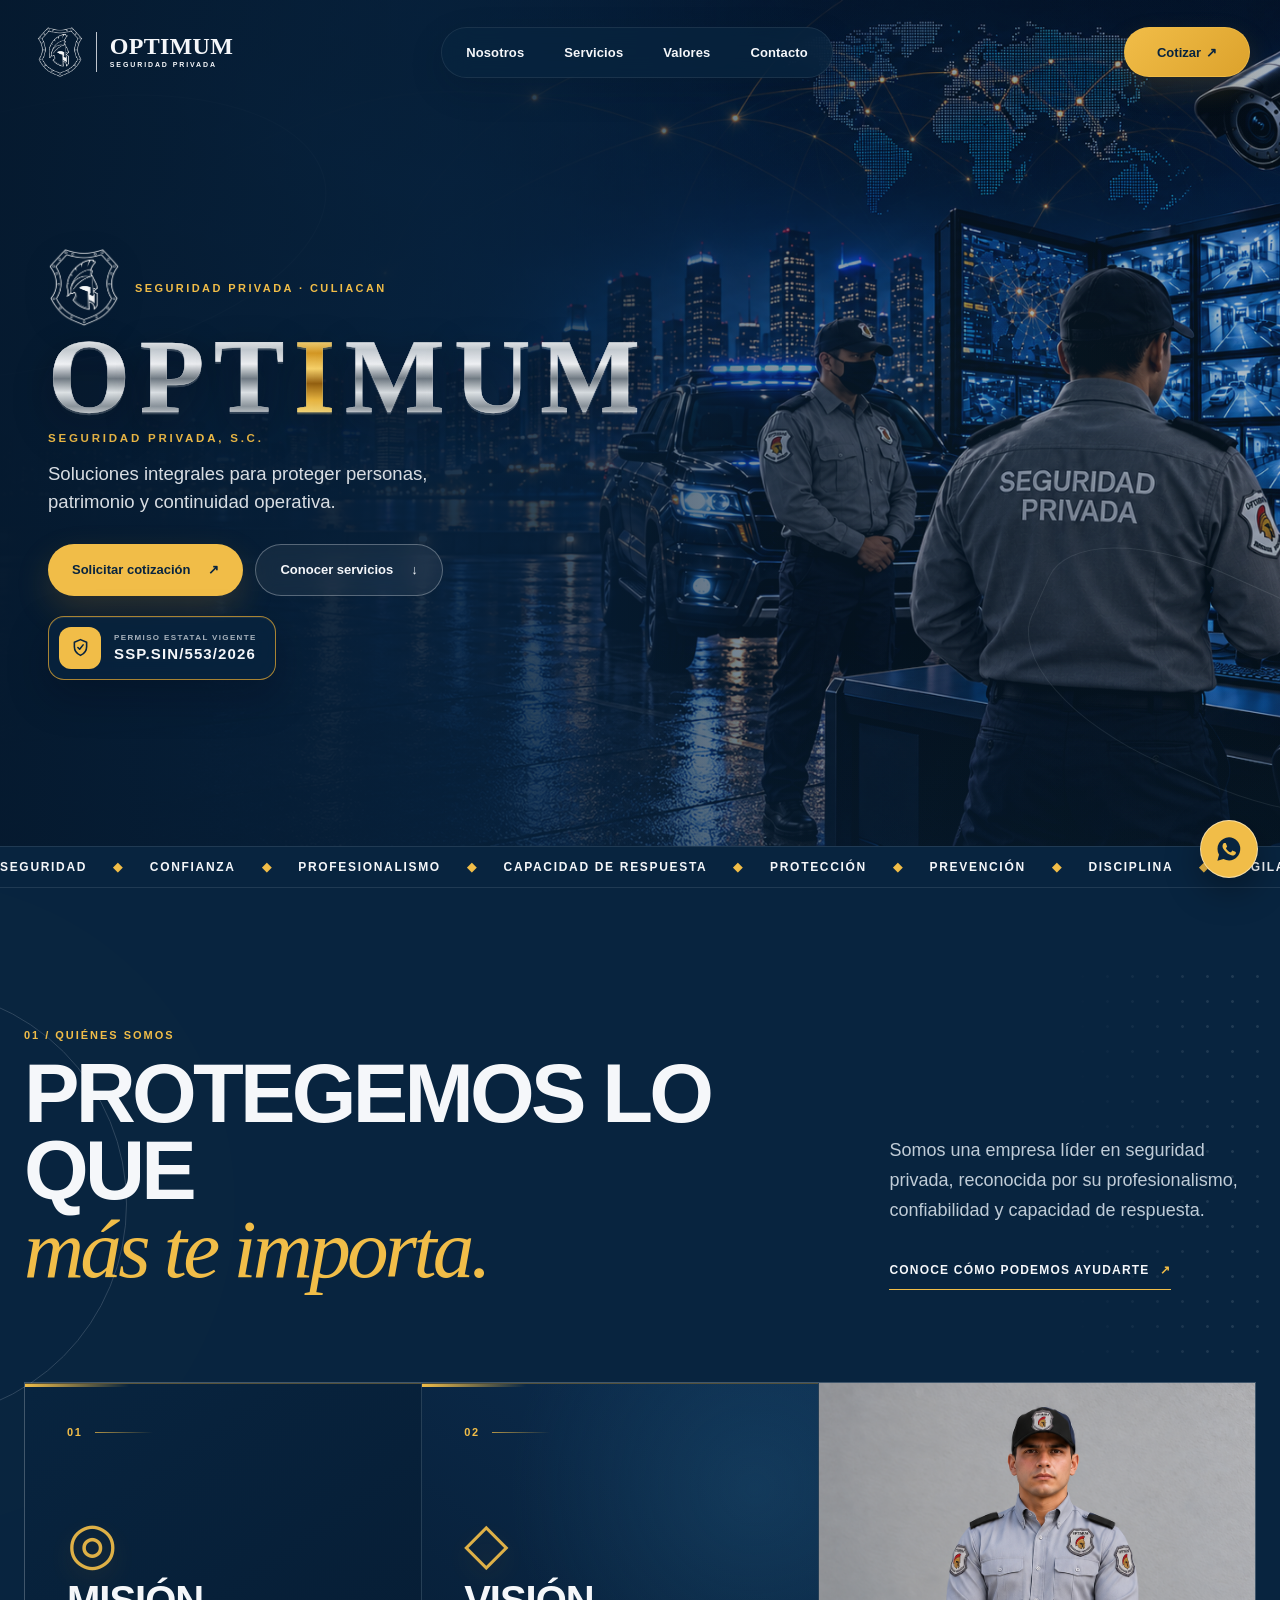
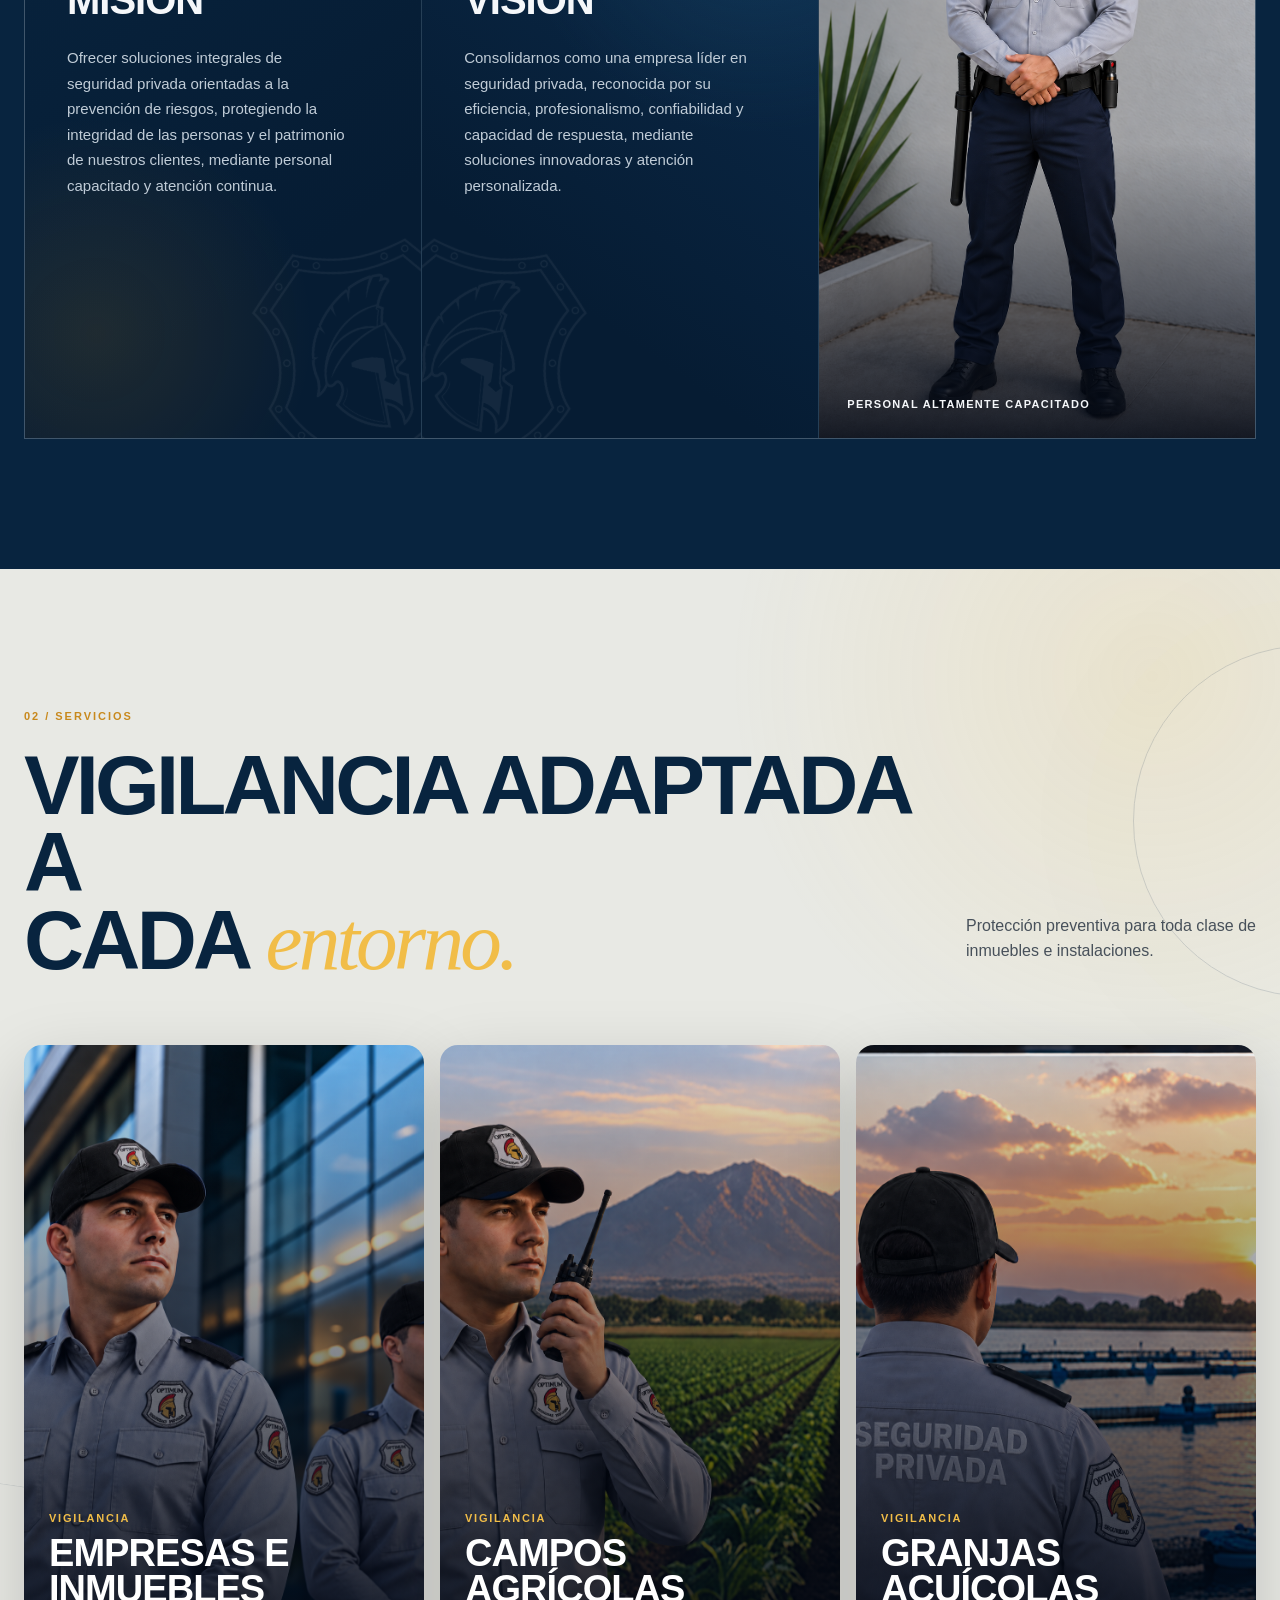
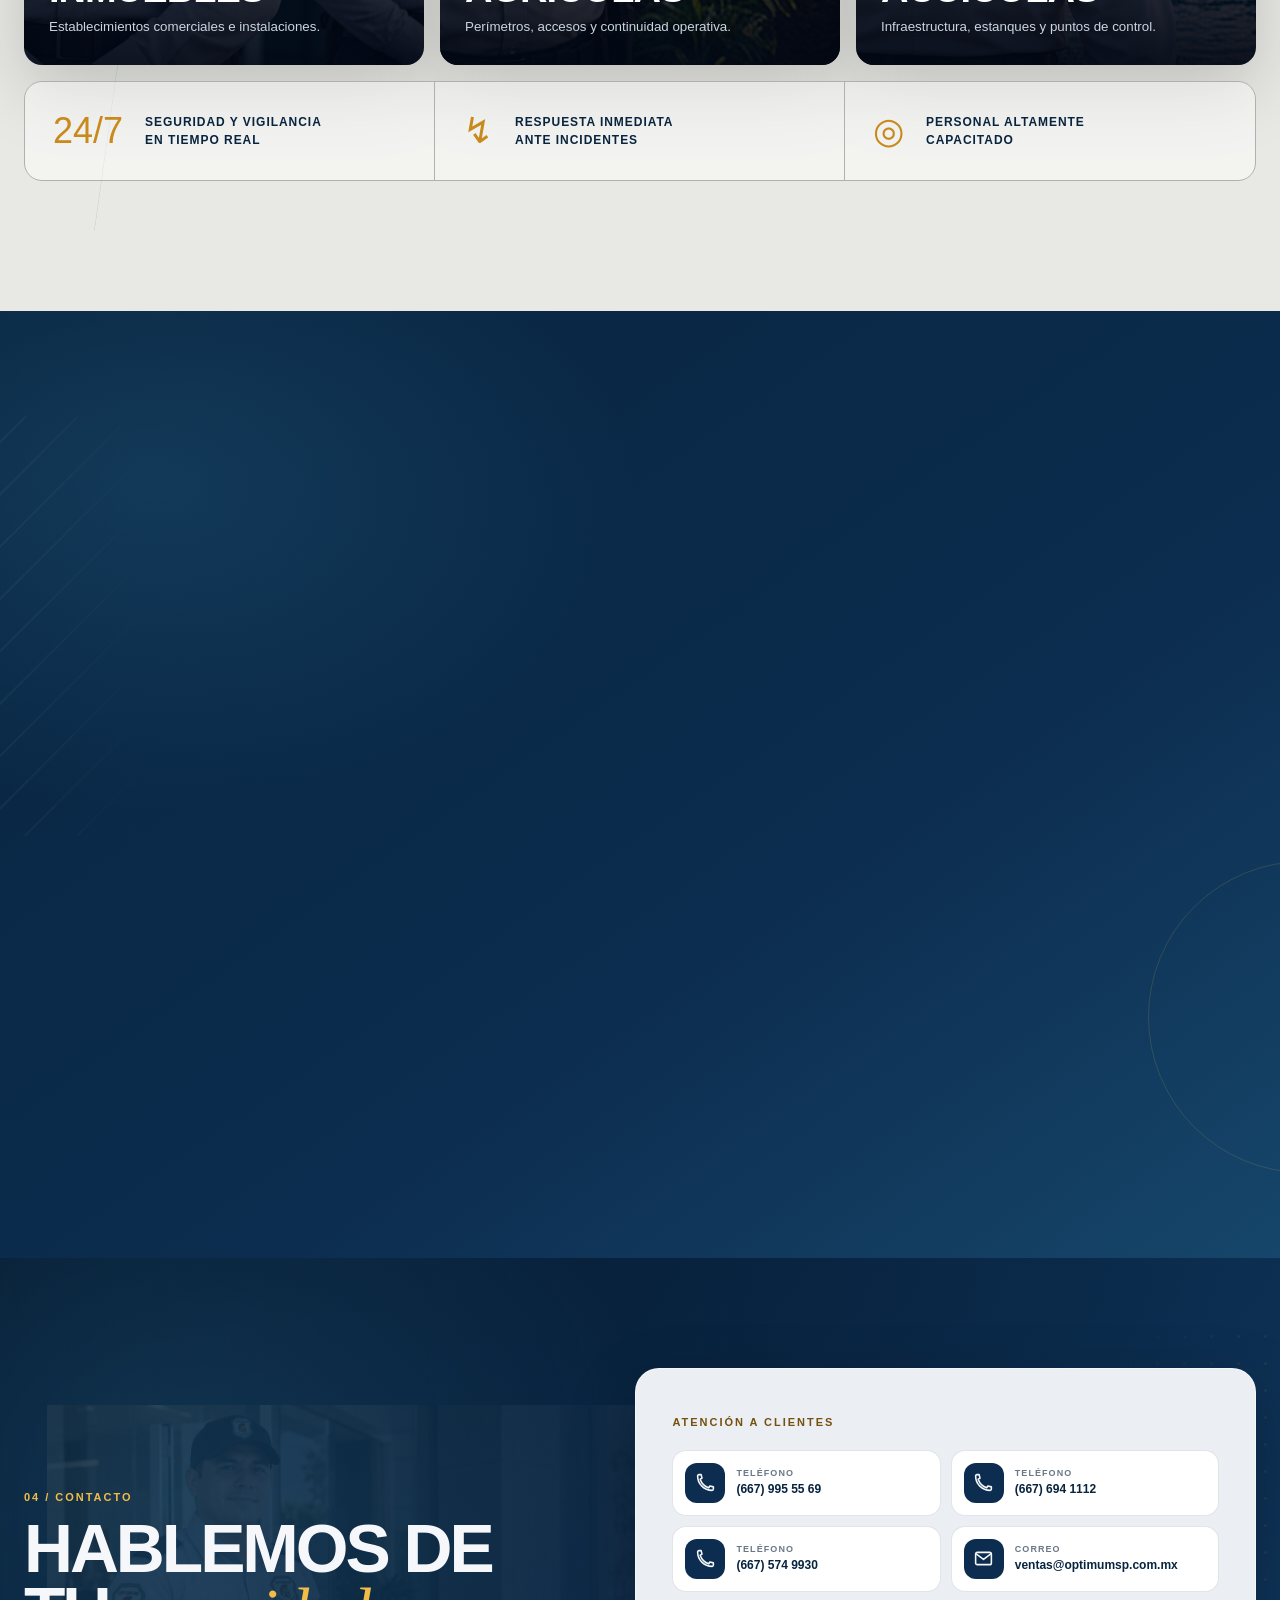
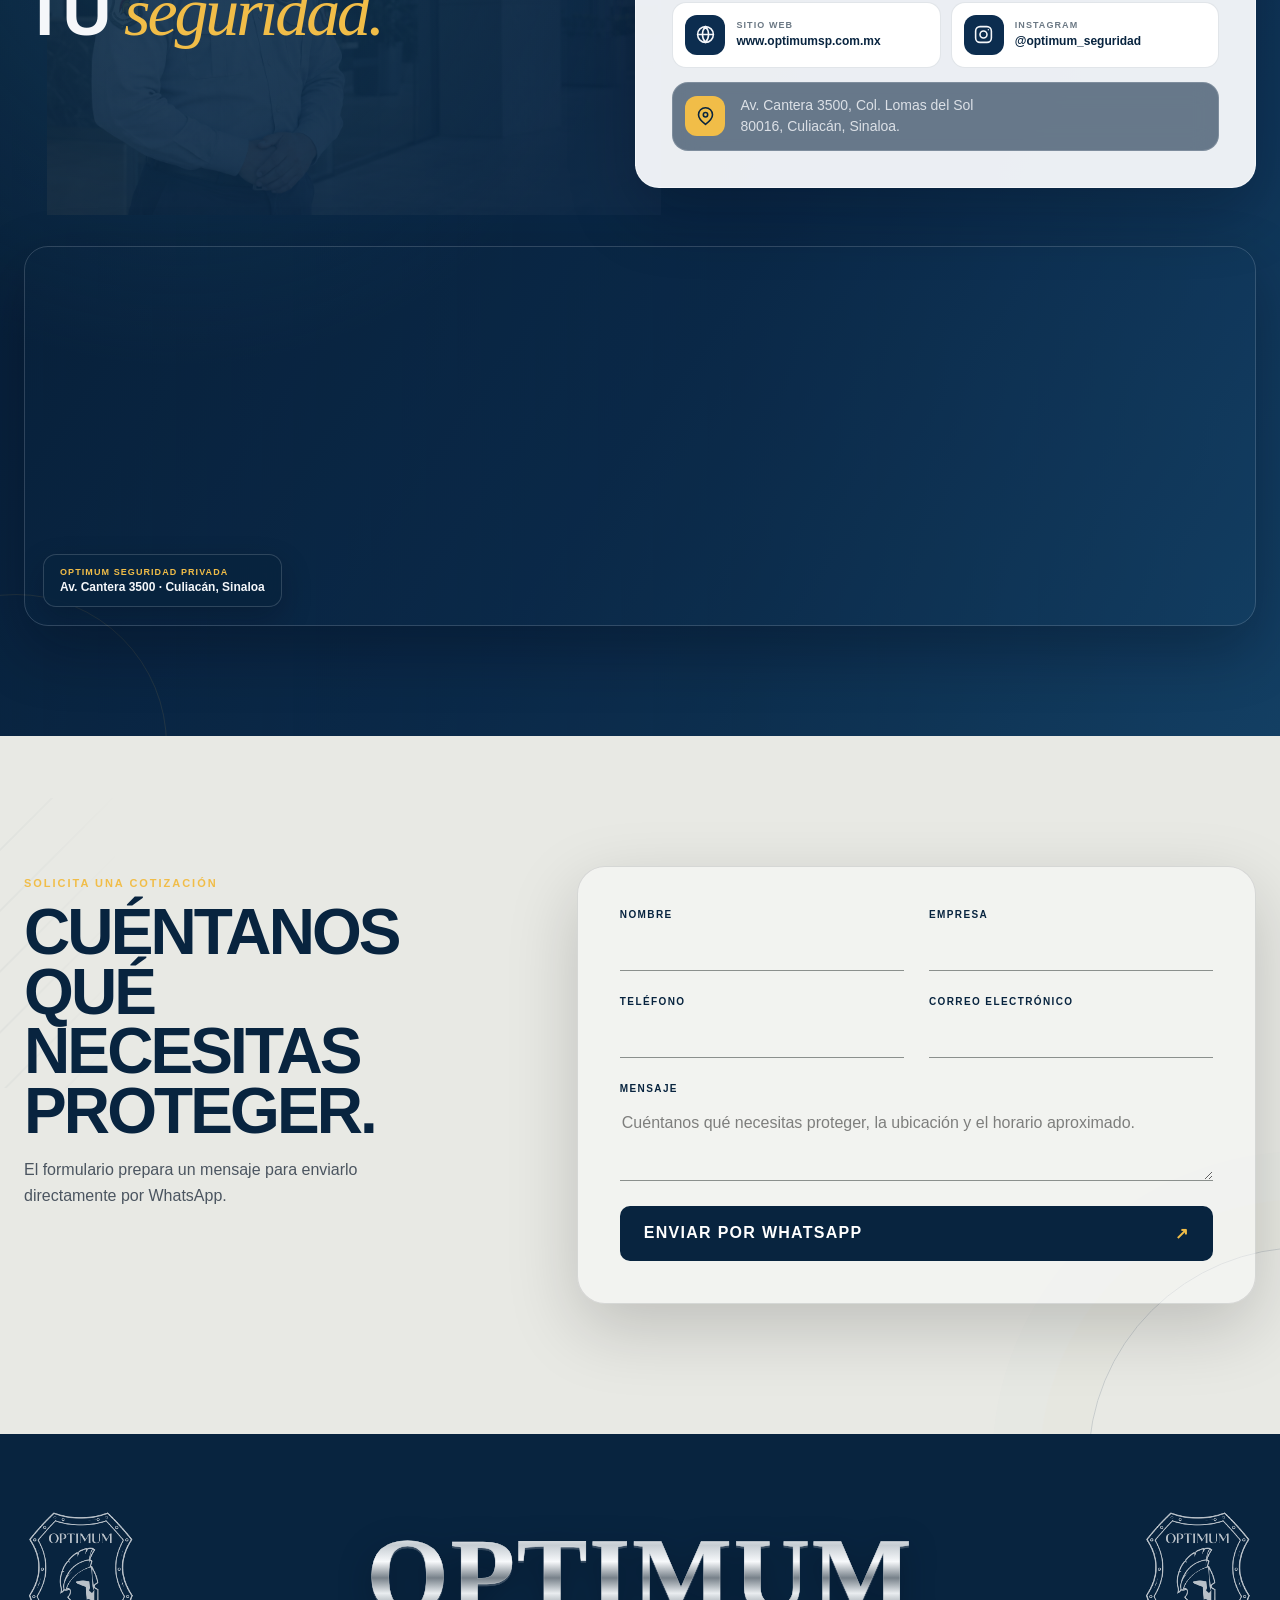
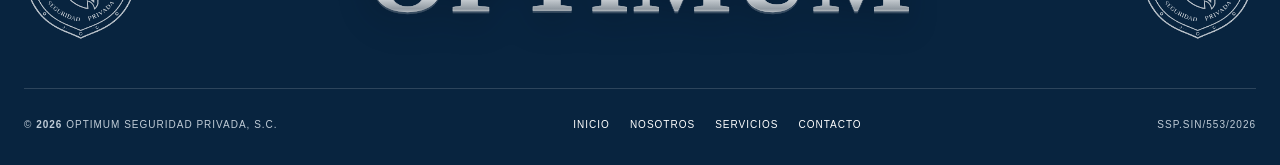
==== commit 98ff3764: "Use custom Optimum favicon" ====
(no text change in the page or its own stylesheets)
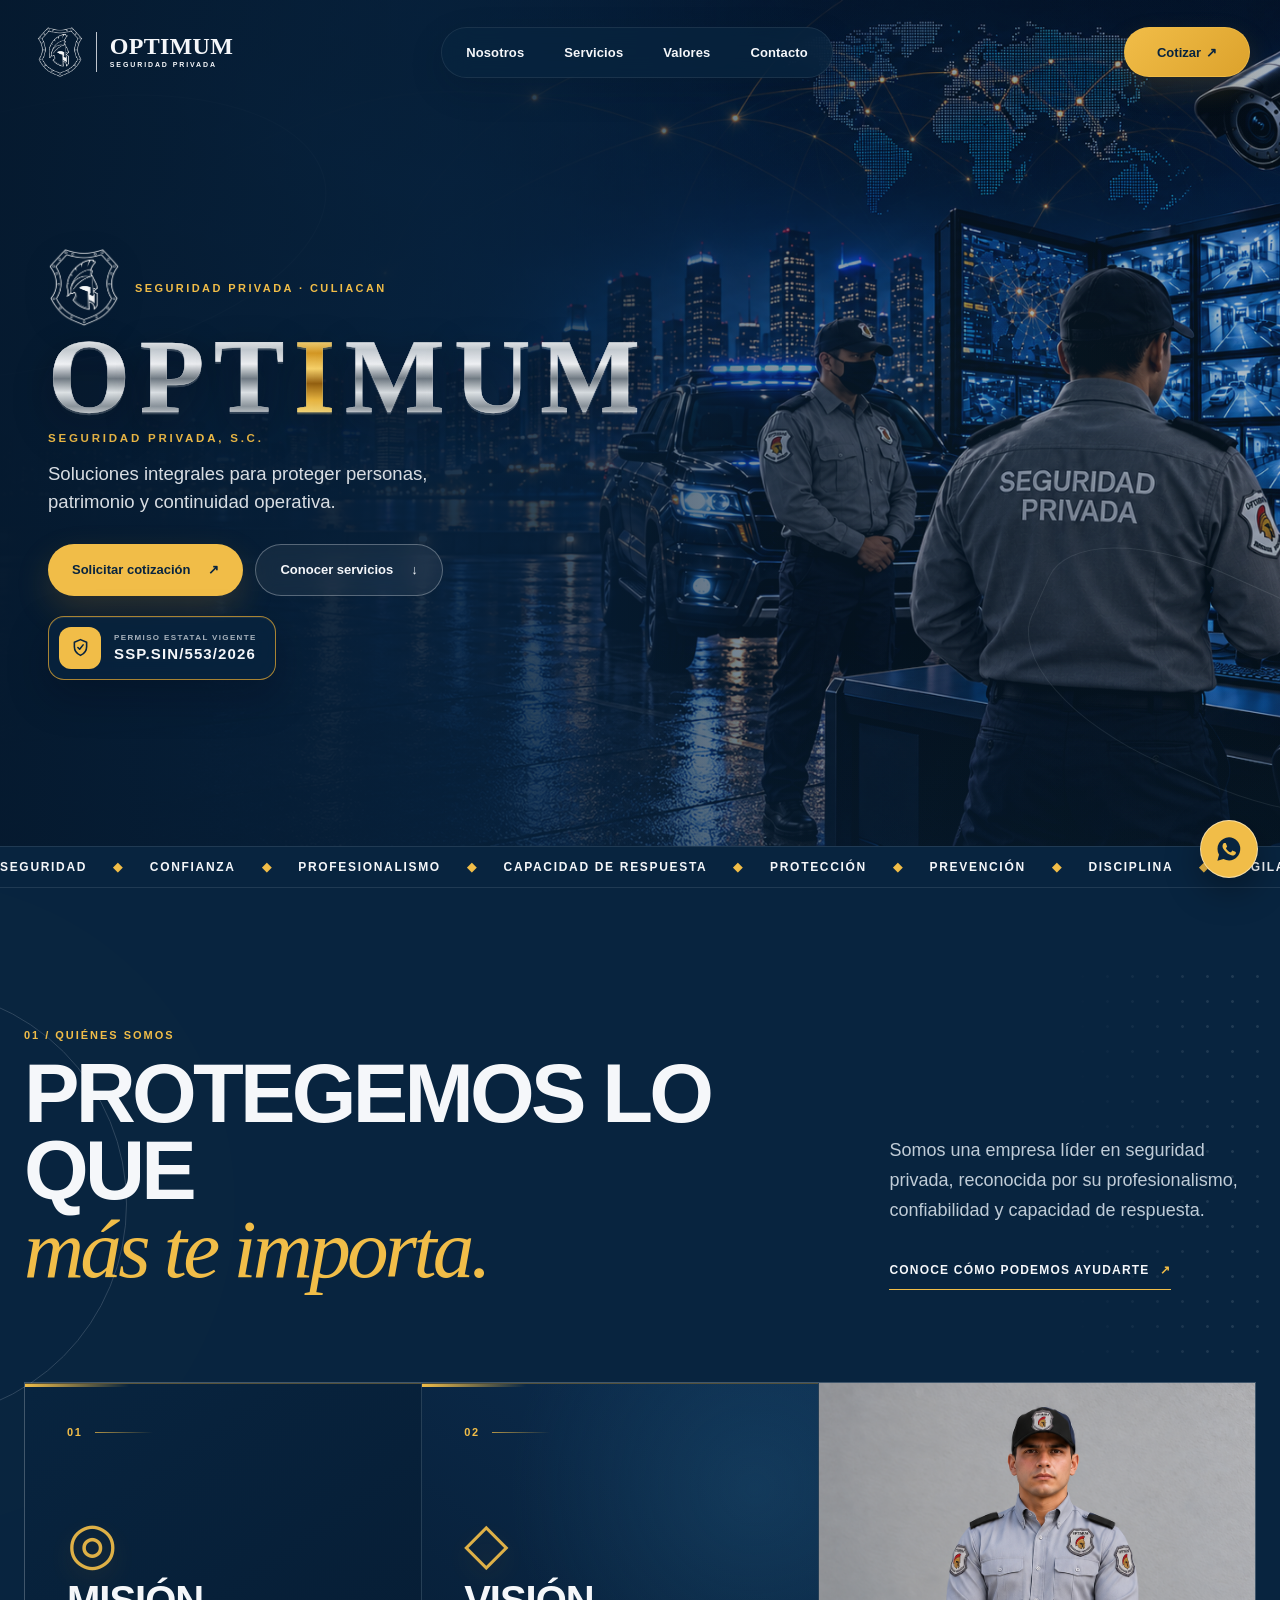
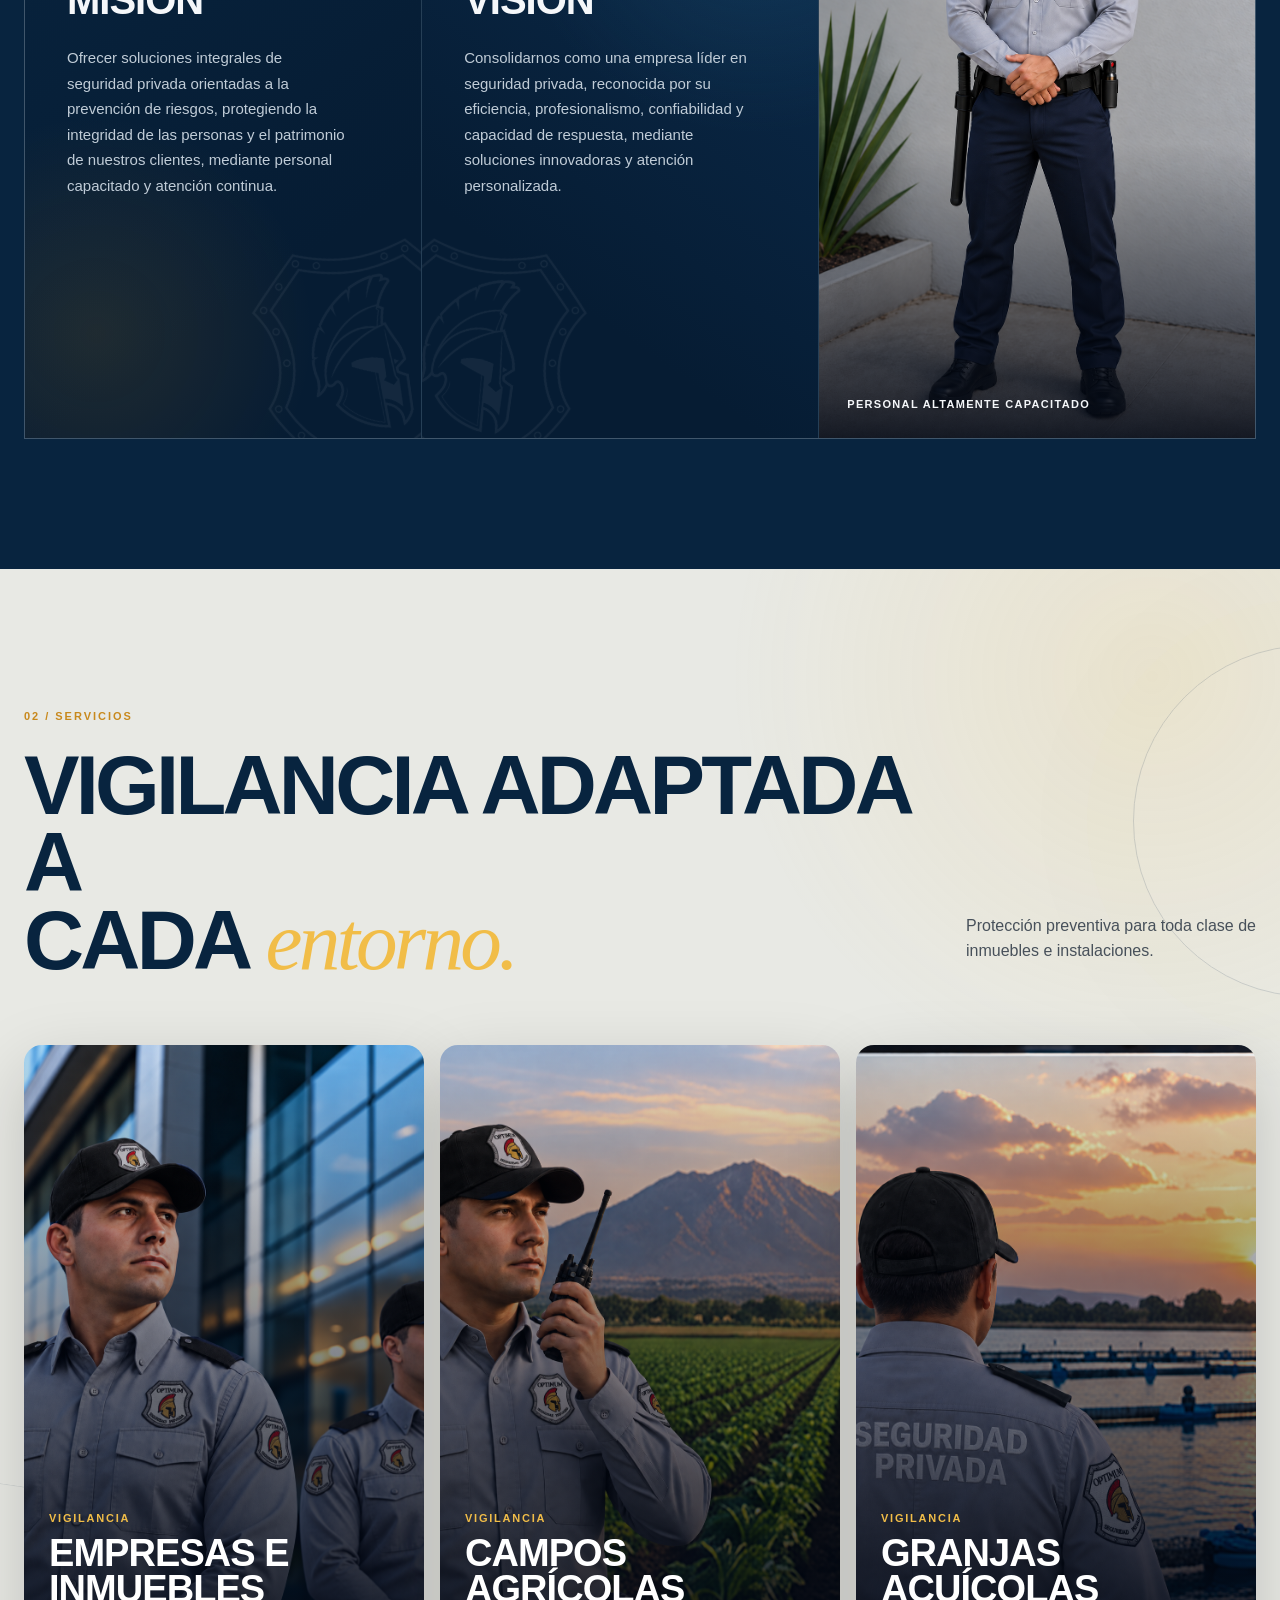
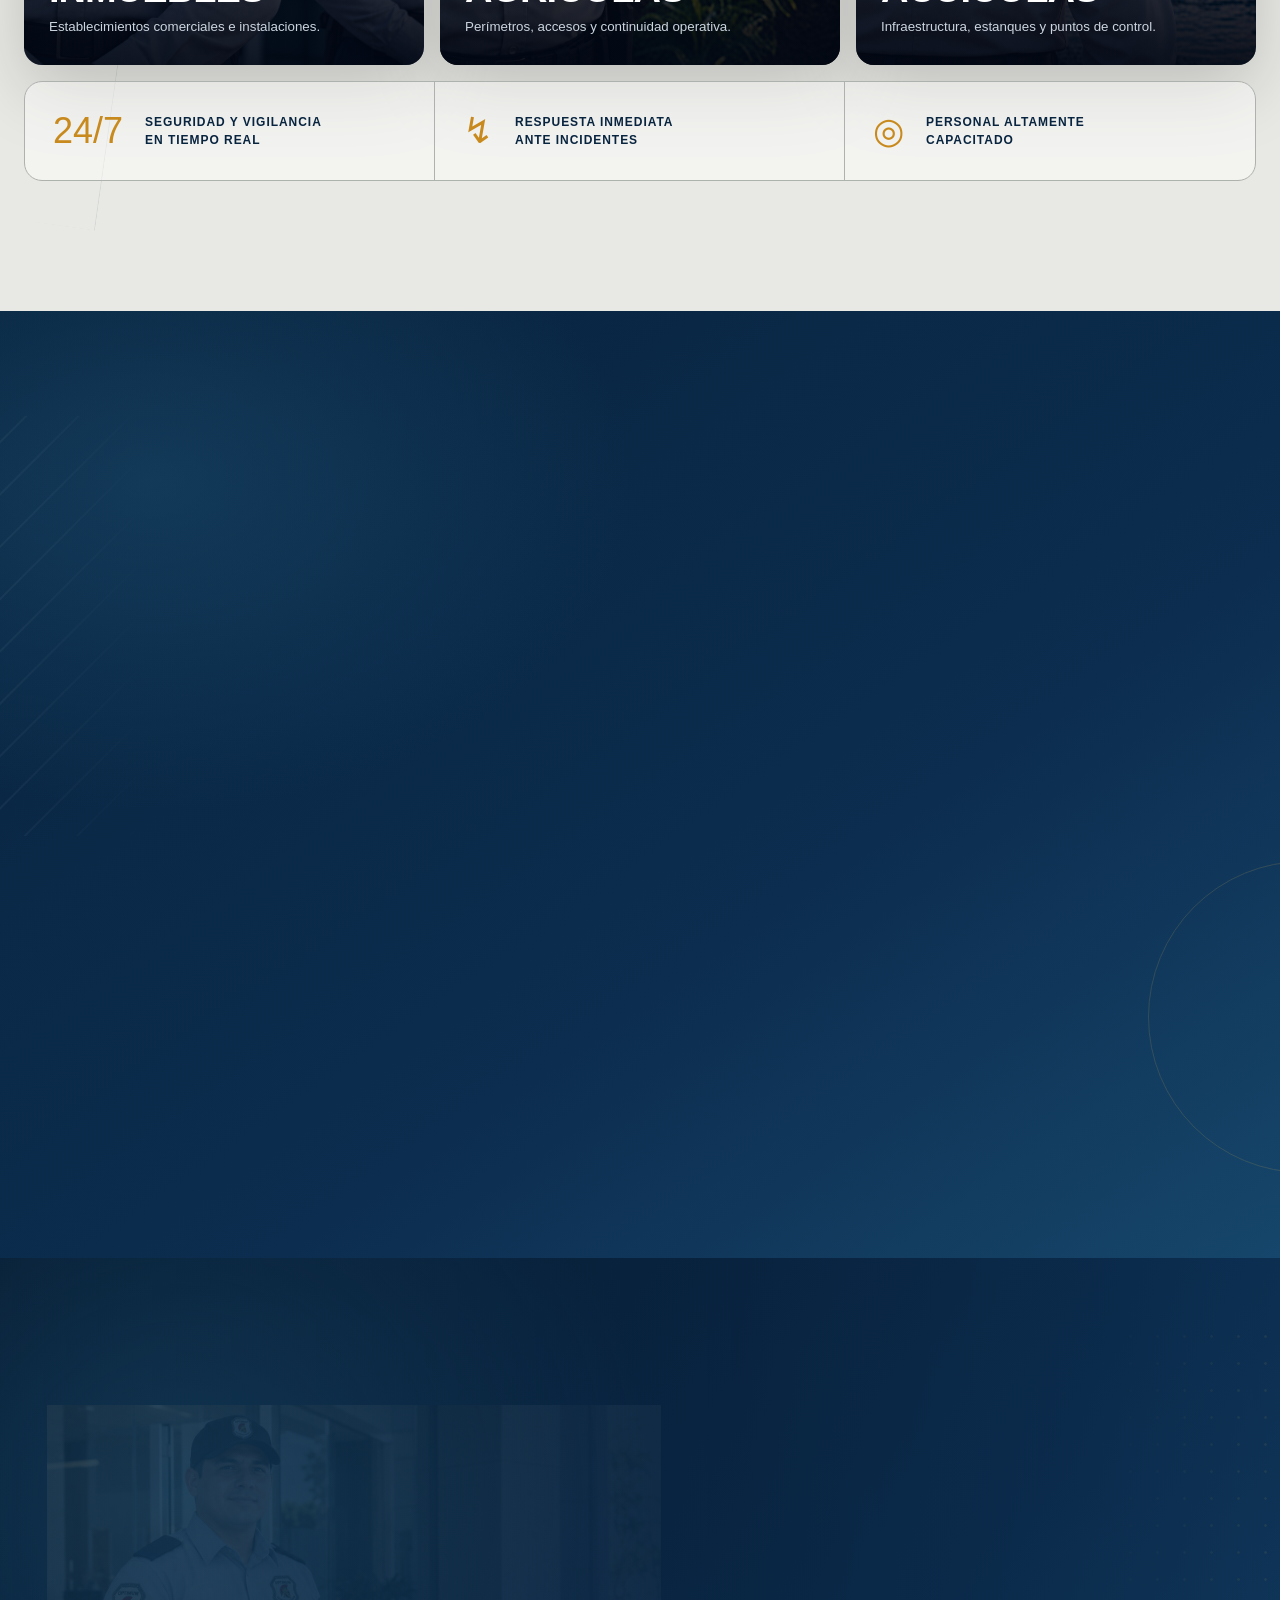
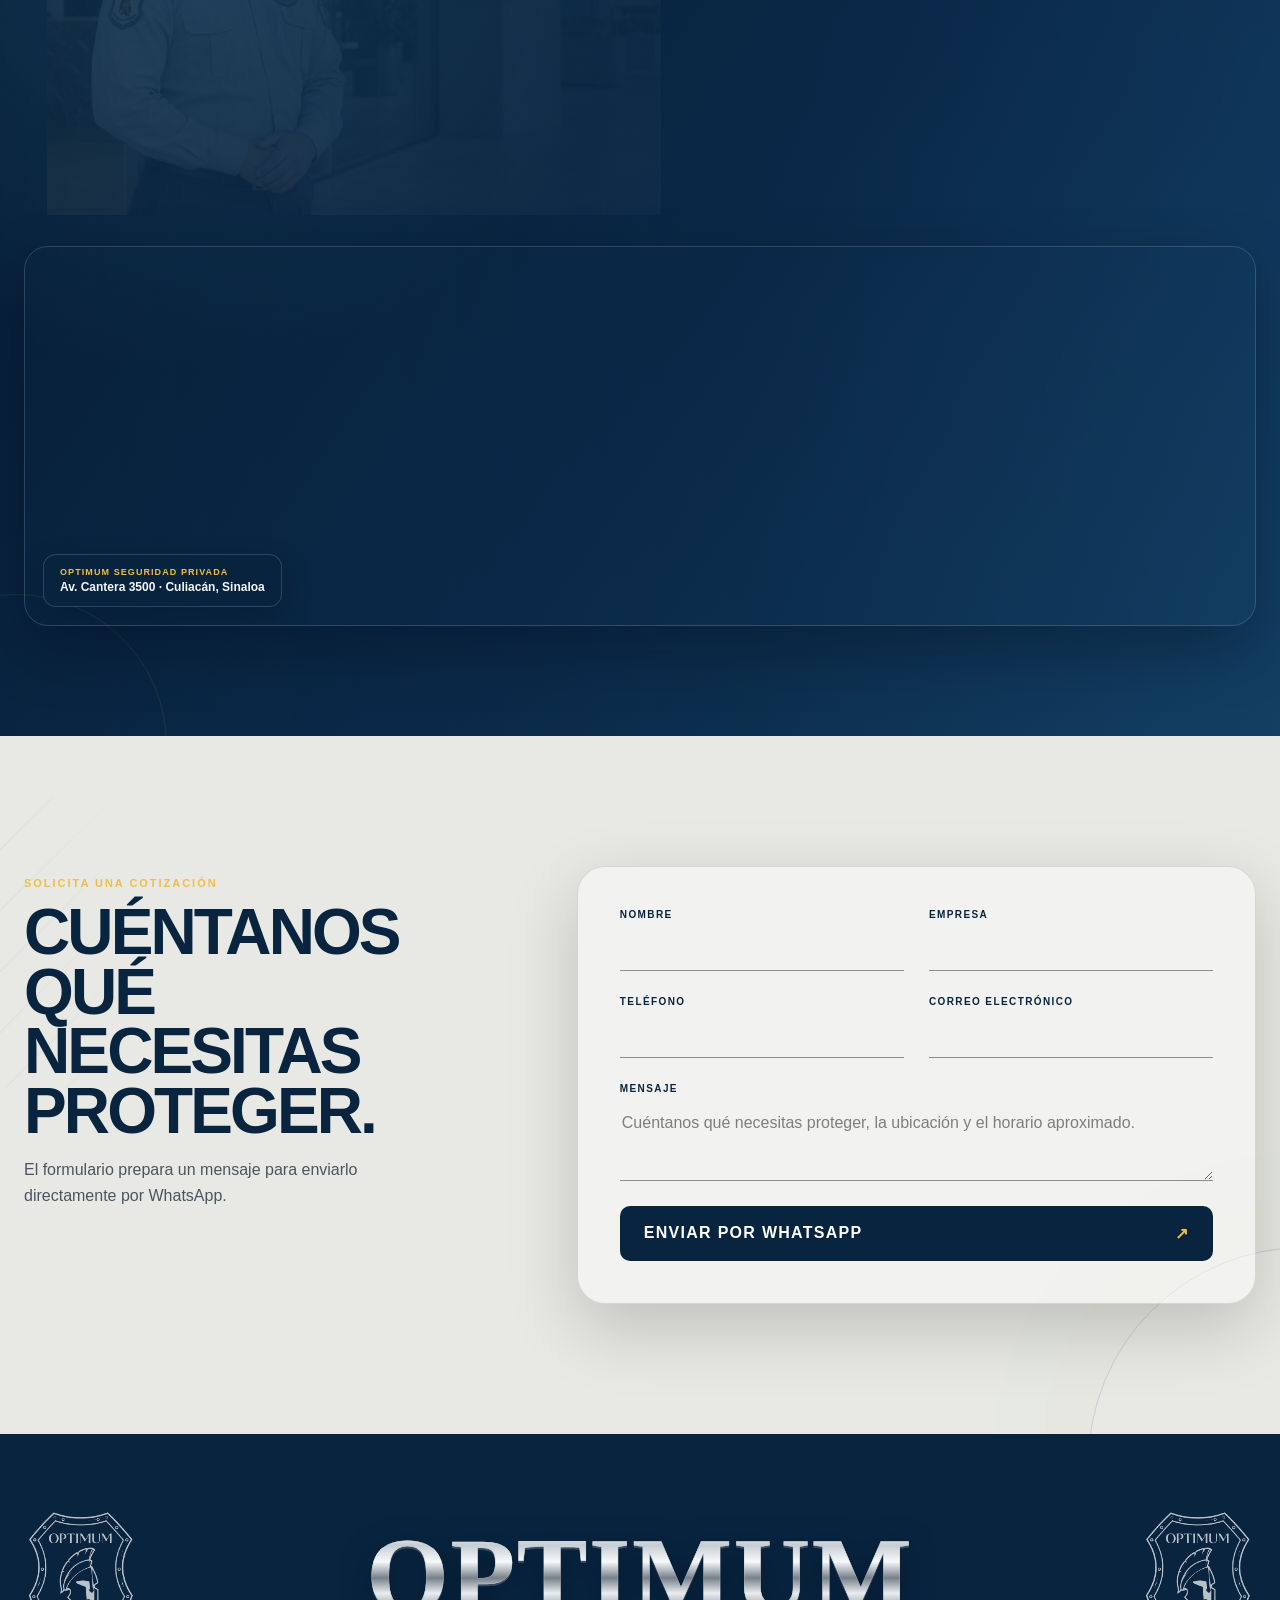
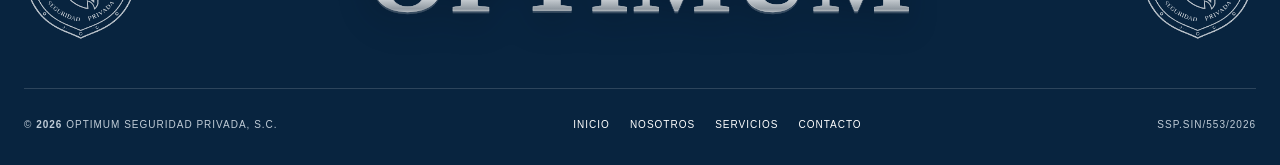
==== commit c5773cca: "Use custom Optimum favicon" ====
--- a/index.html
+++ b/index.html
@@ -7,9 +7,7 @@
   <meta name="description" content="OPTIMUM Seguridad Privada, S.C. en Culiacán, Sinaloa. Vigilancia profesional para empresas, campos agrícolas, granjas acuícolas e inmuebles.">
   <title>OPTIMUM | Seguridad Privada</title>
   <link rel="icon" href="assets/favicon.ico" type="image/x-icon">
-  <link rel="preconnect" href="https://fonts.cdnfonts.com" crossorigin>
-  <link rel="stylesheet" href="https://fonts.cdnfonts.com/css/edensor">
-  <link rel="stylesheet" href="css/style.css?v=20260925-9-edensor">
+  <link rel="stylesheet" href="css/style.css?v=20260925-10-classic-metallic-dark">
   <script src="js/main.js" defer></script>
 </head>
 <body>
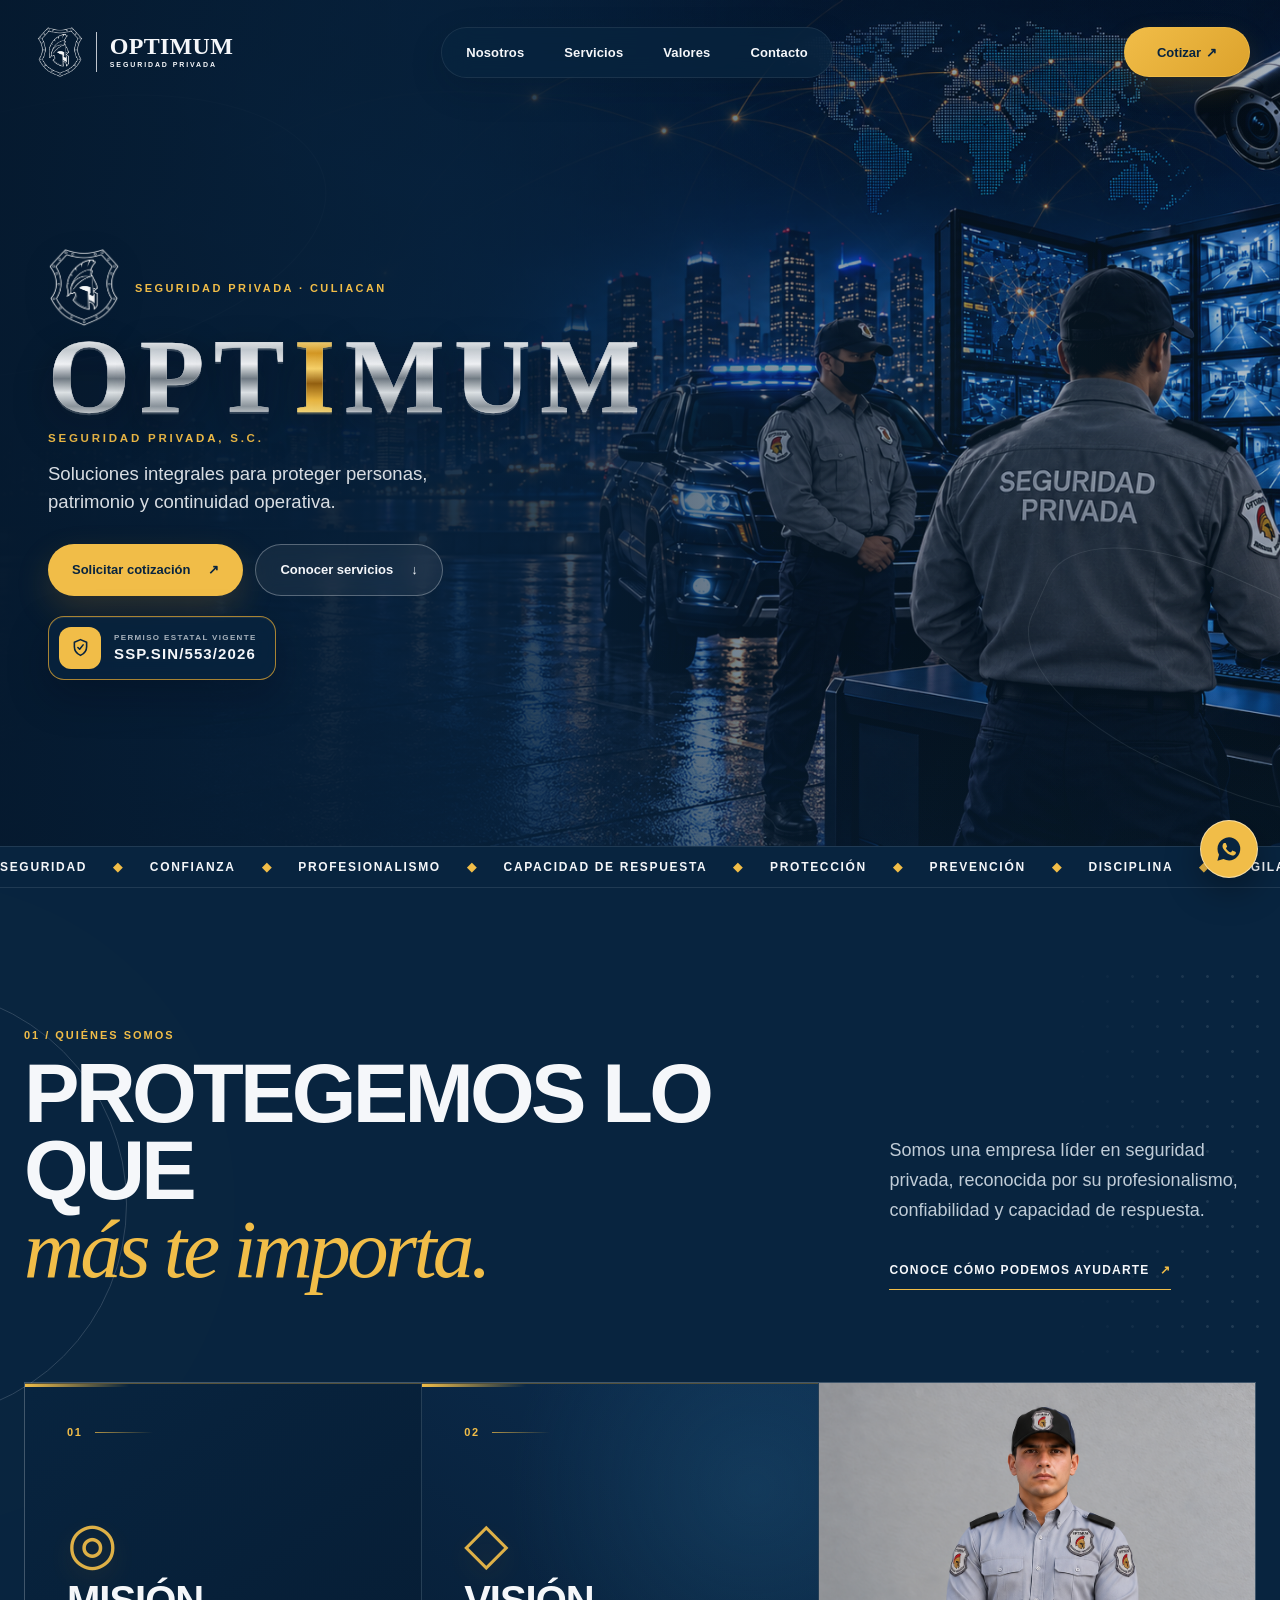
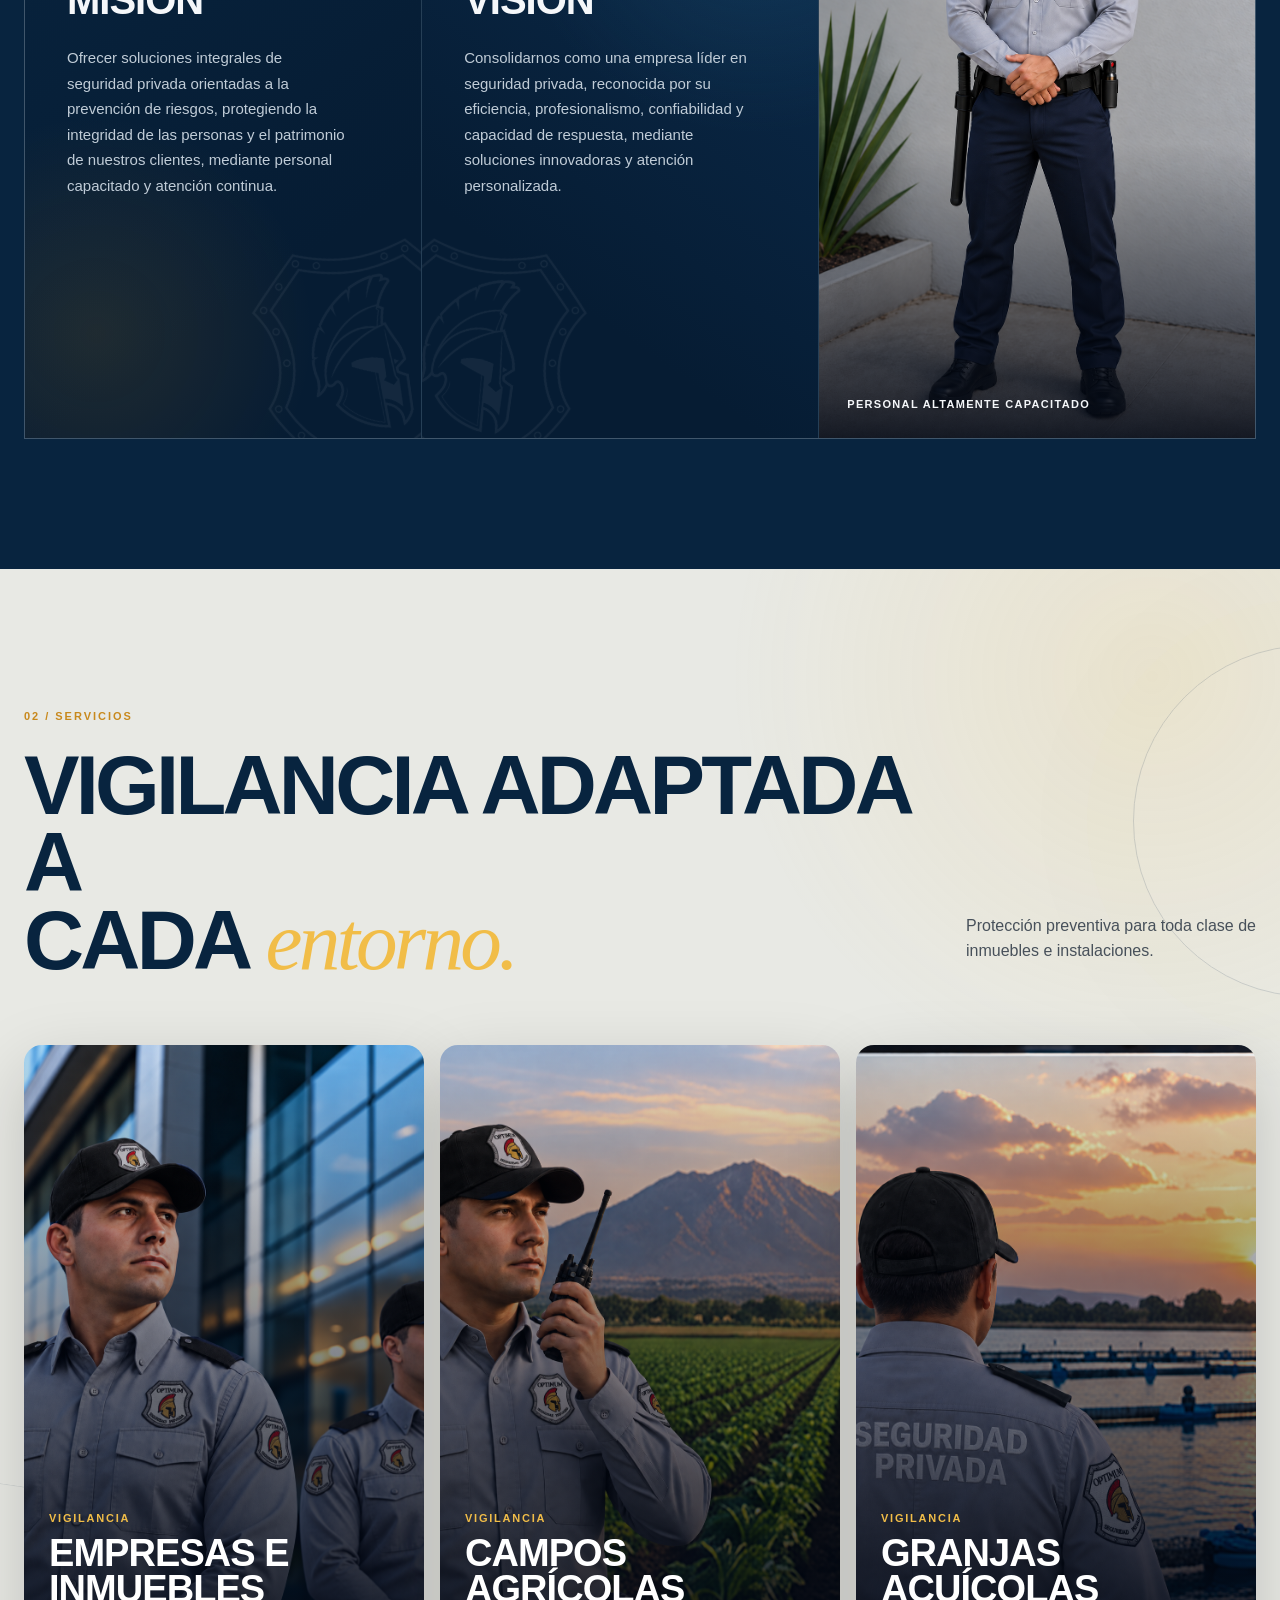
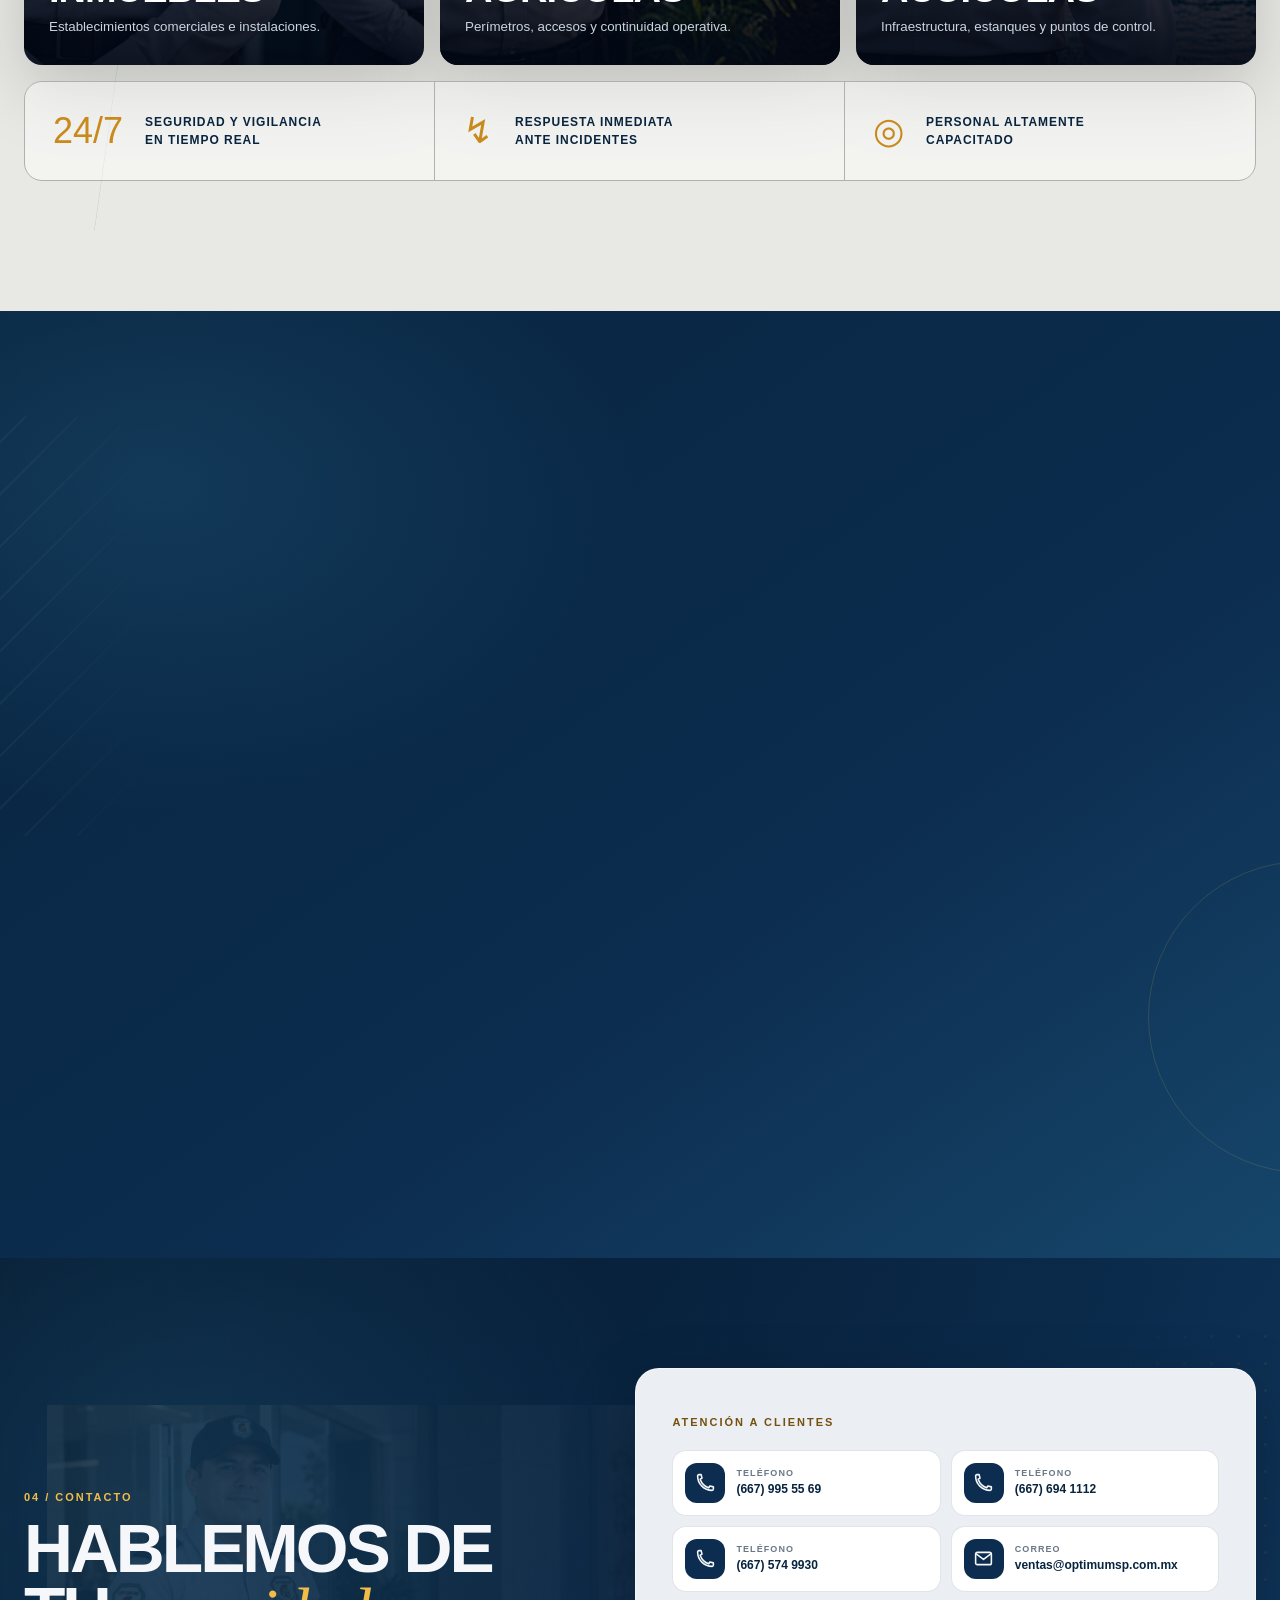
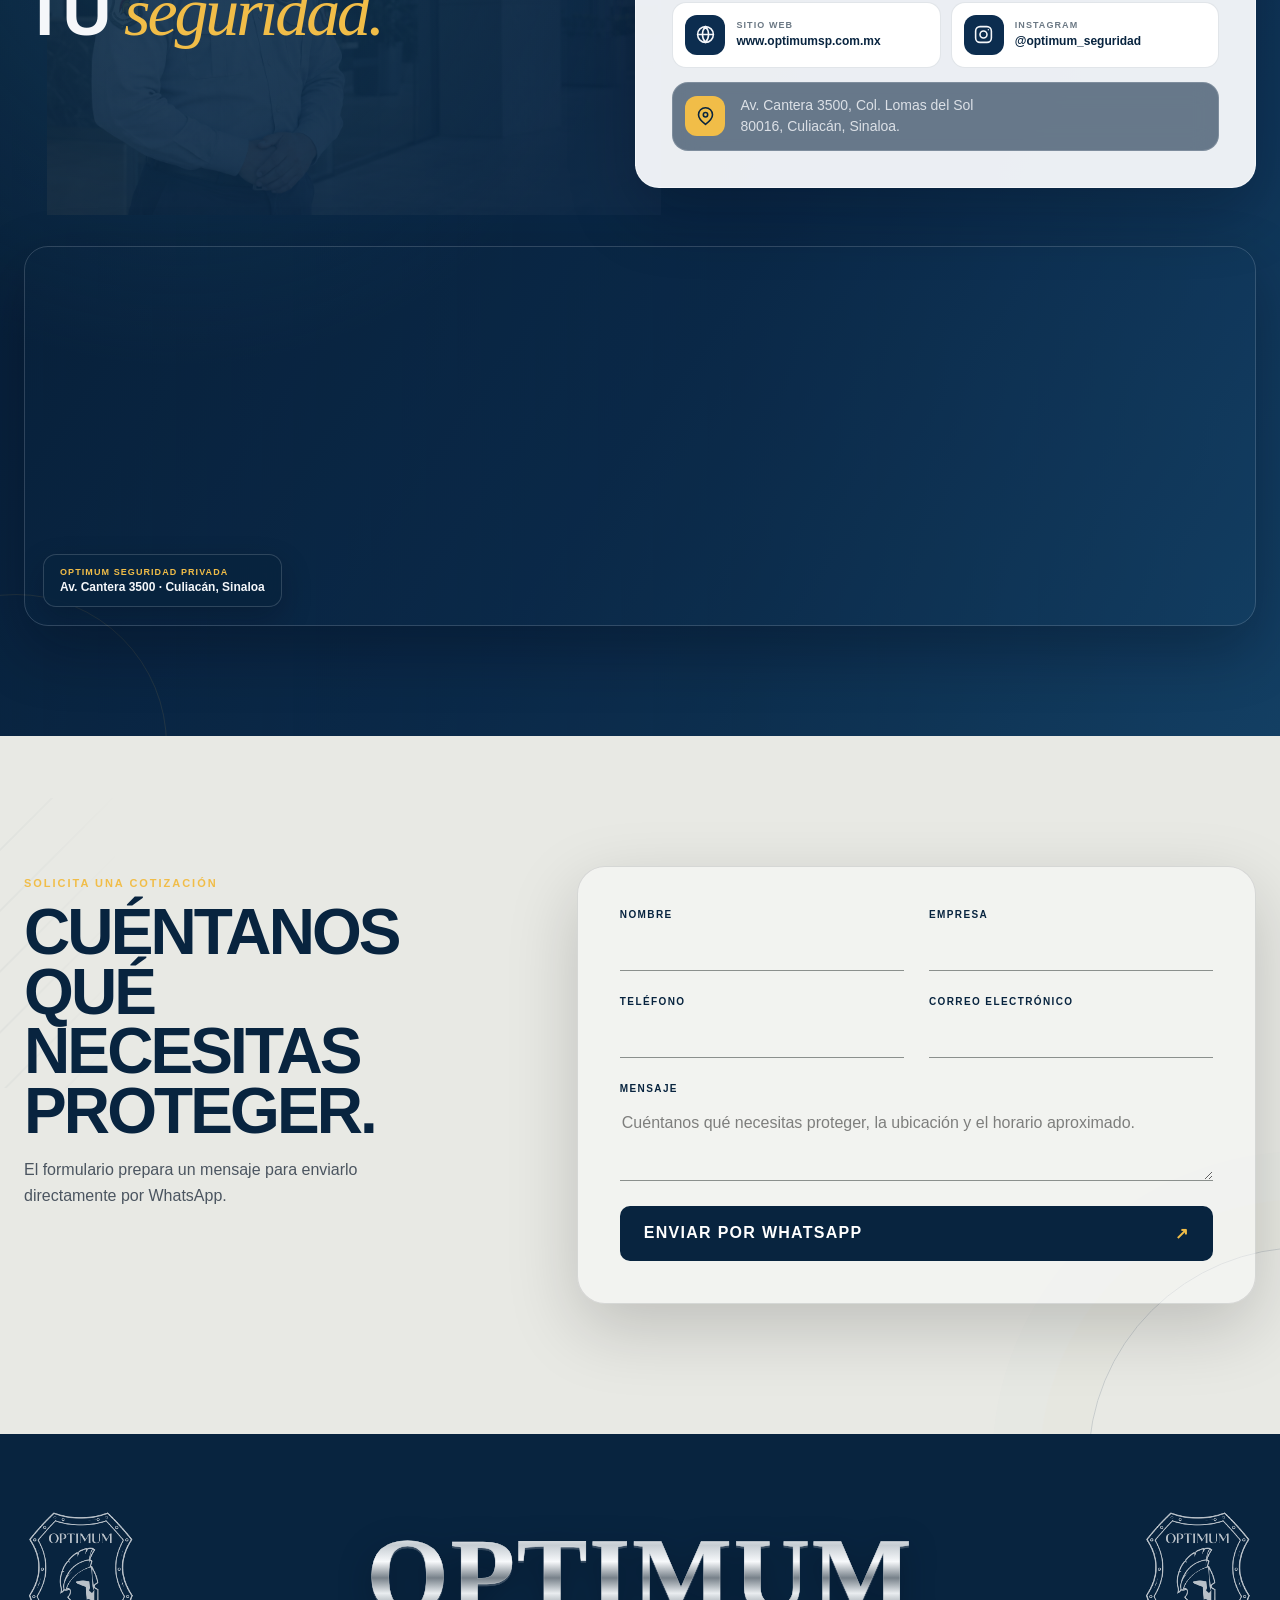
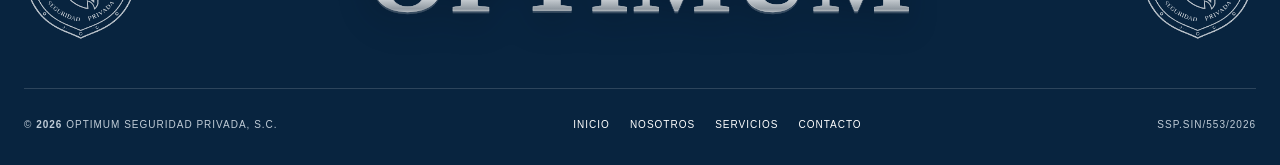
==== commit 1caaff3e: "Use custom Optimum favicon" ====
--- a/index.html
+++ b/index.html
@@ -7,7 +7,7 @@
   <meta name="description" content="OPTIMUM Seguridad Privada, S.C. en Culiacán, Sinaloa. Vigilancia profesional para empresas, campos agrícolas, granjas acuícolas e inmuebles.">
   <title>OPTIMUM | Seguridad Privada</title>
   <link rel="icon" href="assets/favicon.ico" type="image/x-icon">
-  <link rel="stylesheet" href="css/style.css?v=20260925-10-classic-metallic-dark">
+  <link rel="stylesheet" href="css/style.css?v=20260925-10-classic-metallic">
   <script src="js/main.js" defer></script>
 </head>
 <body>
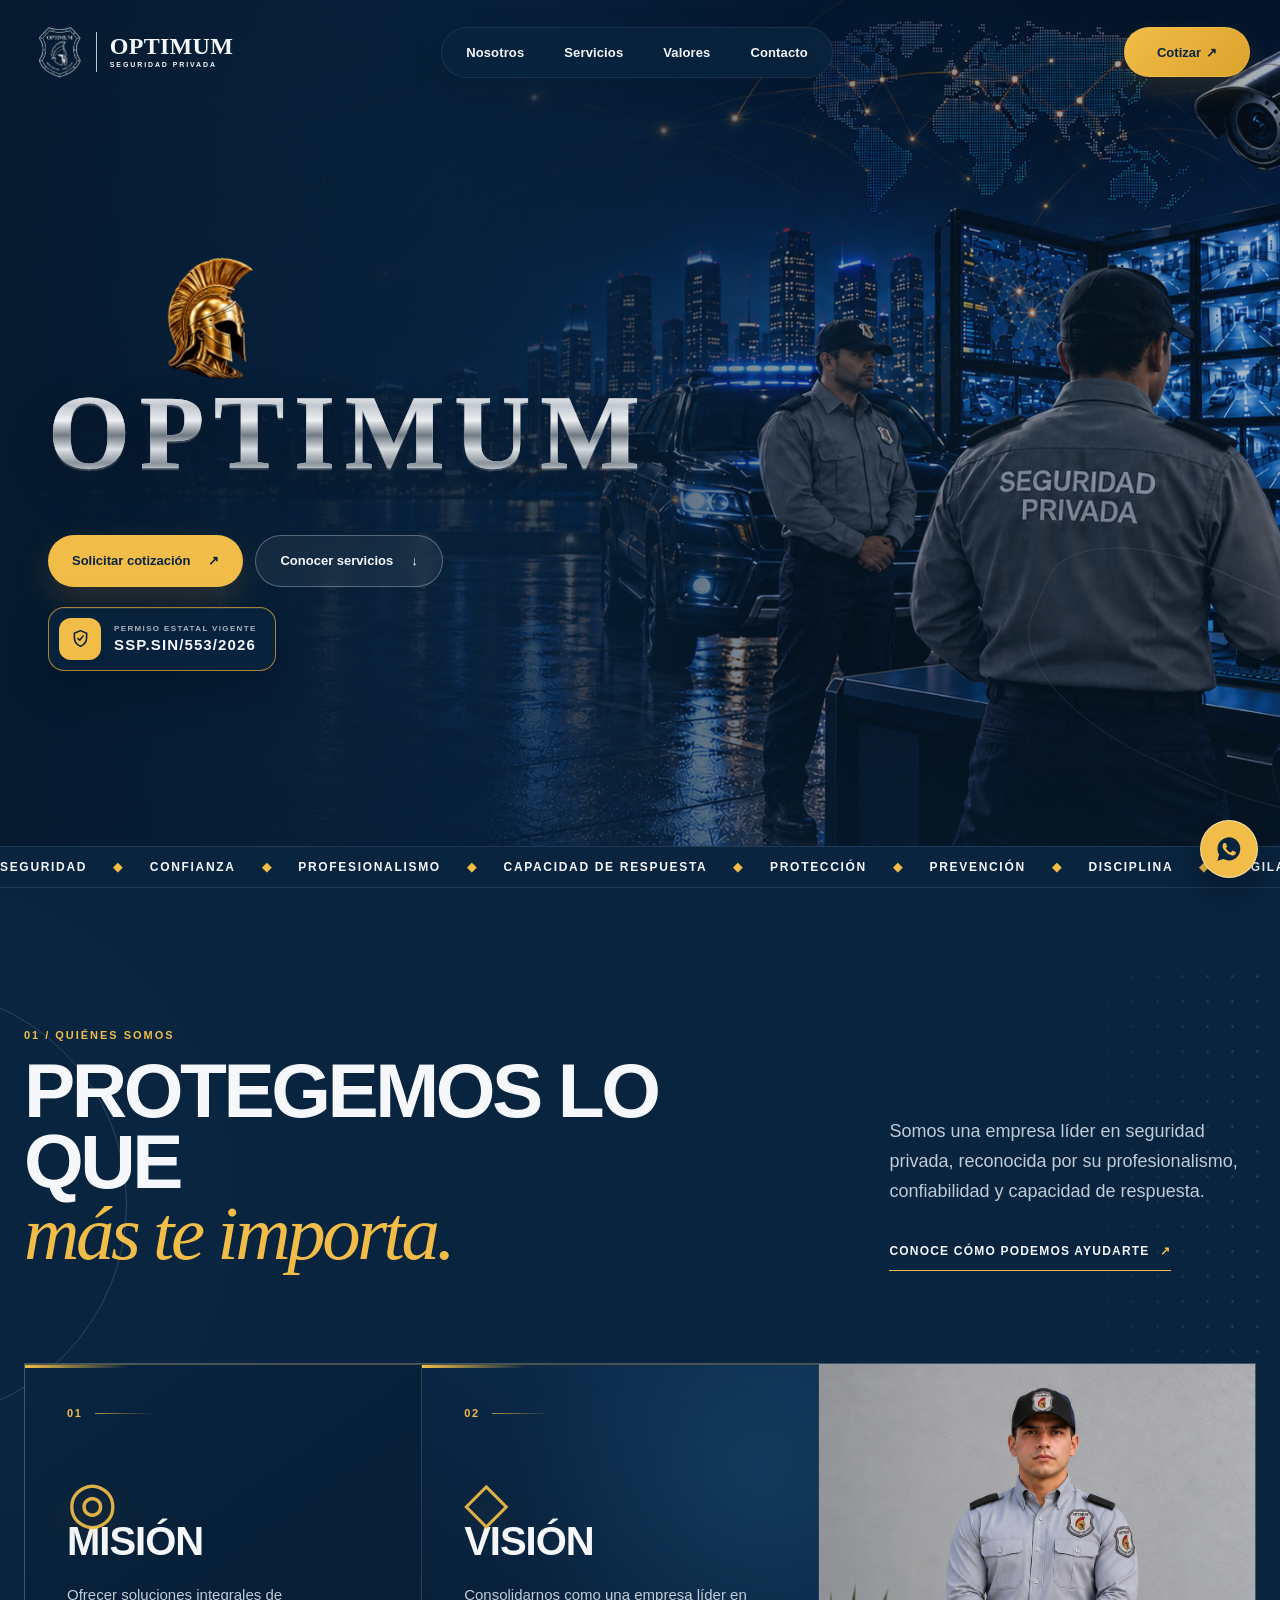
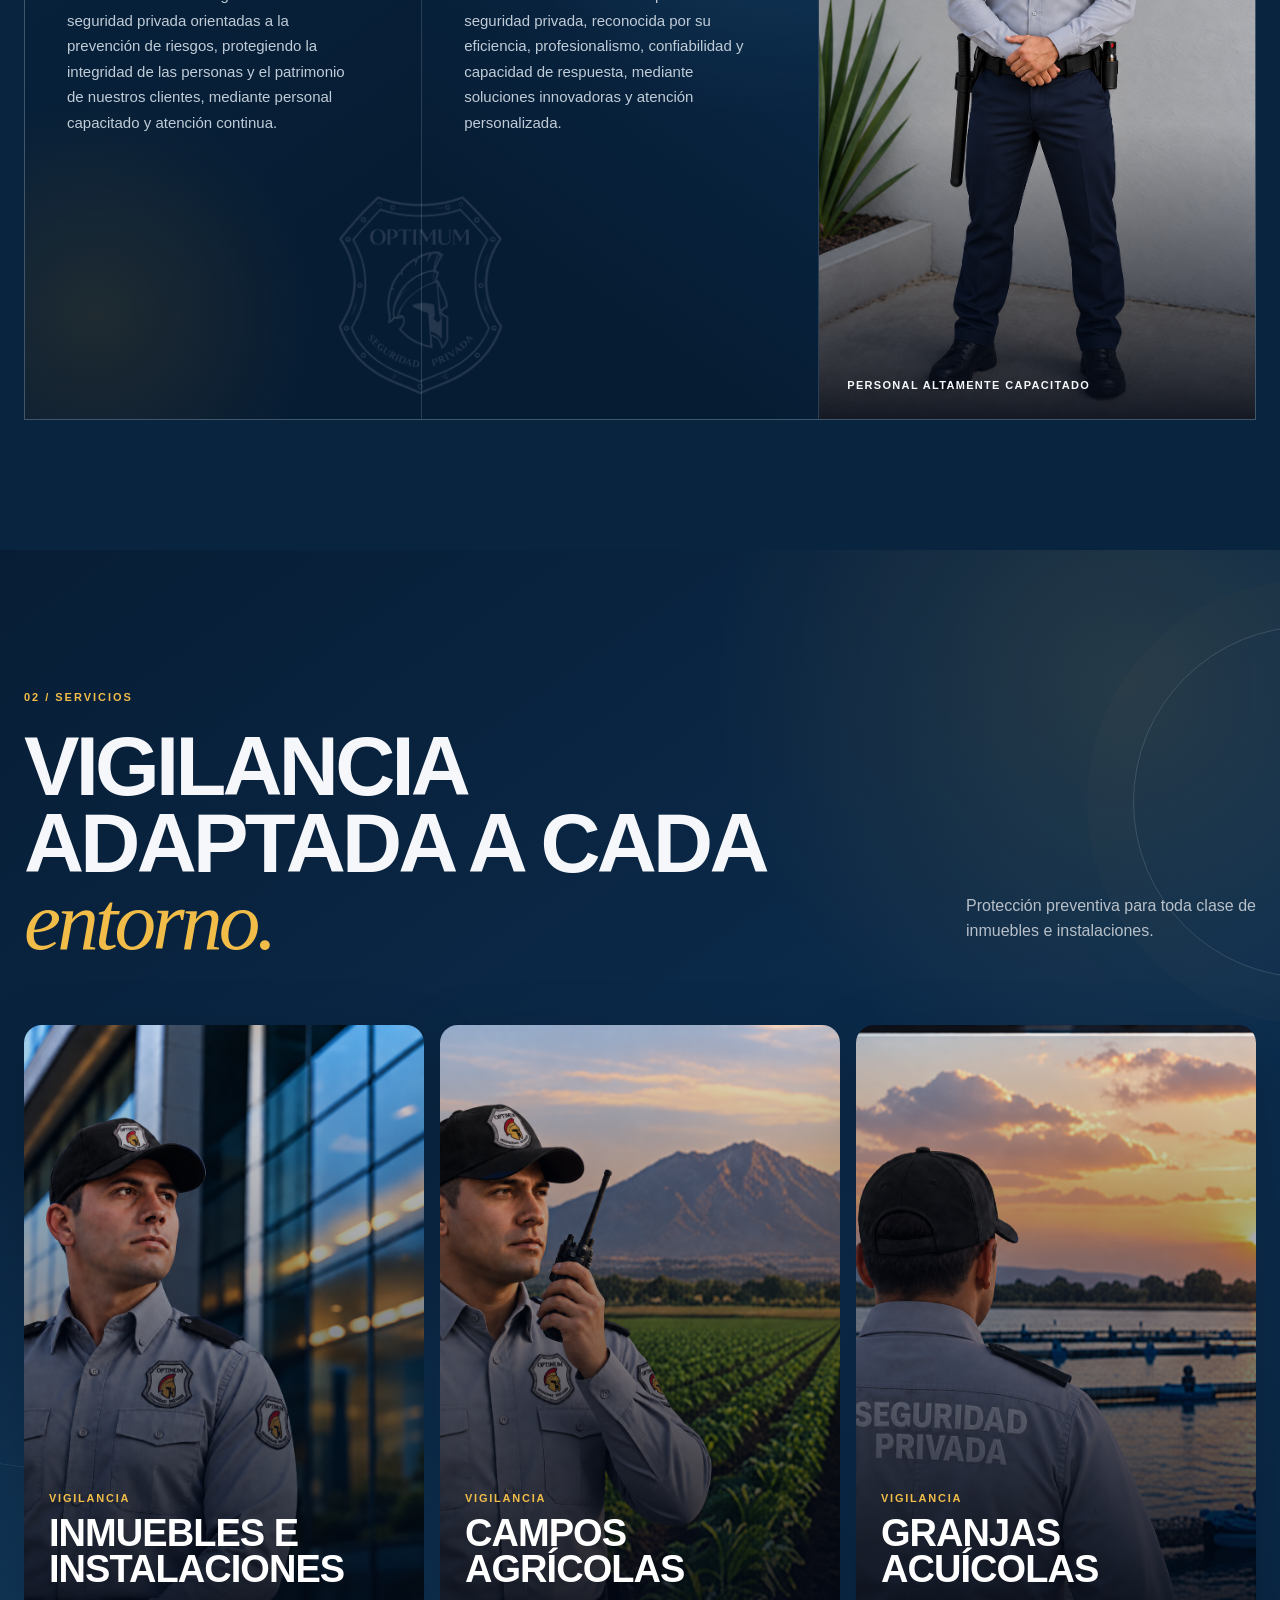
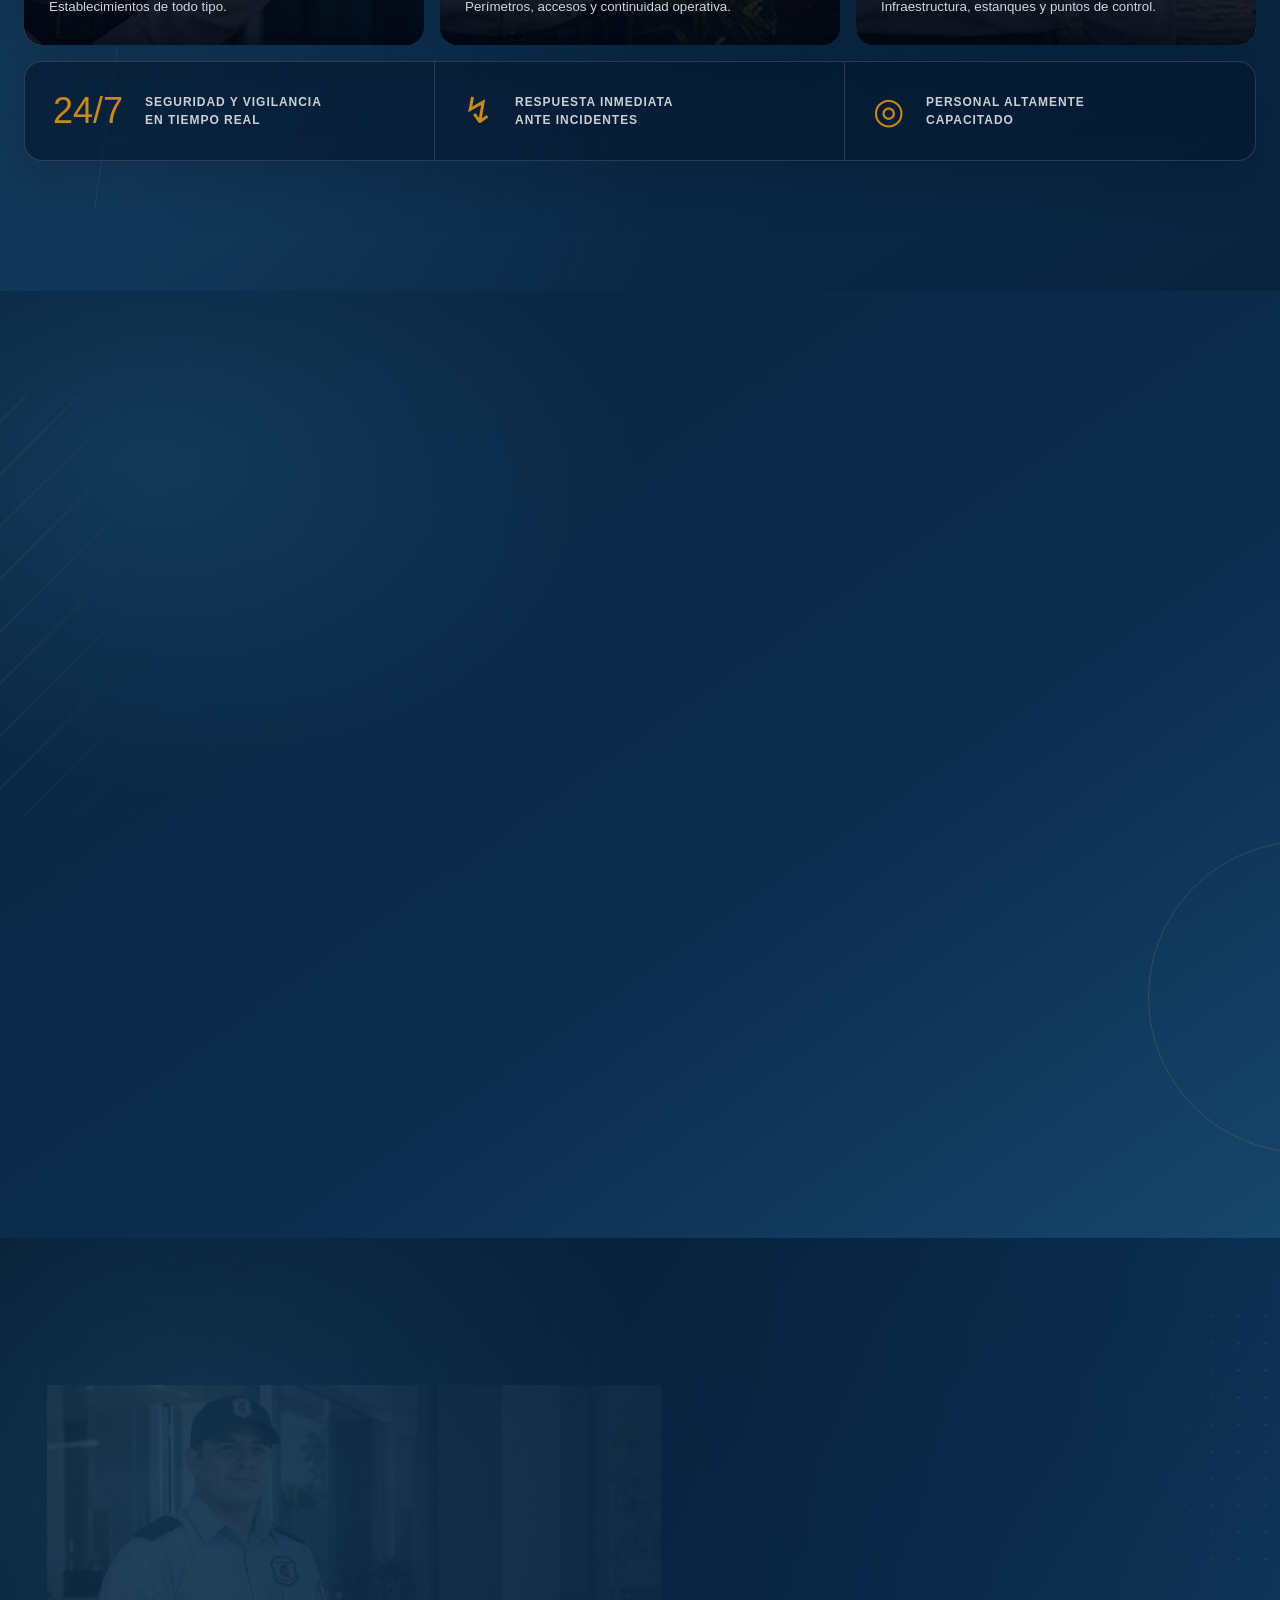
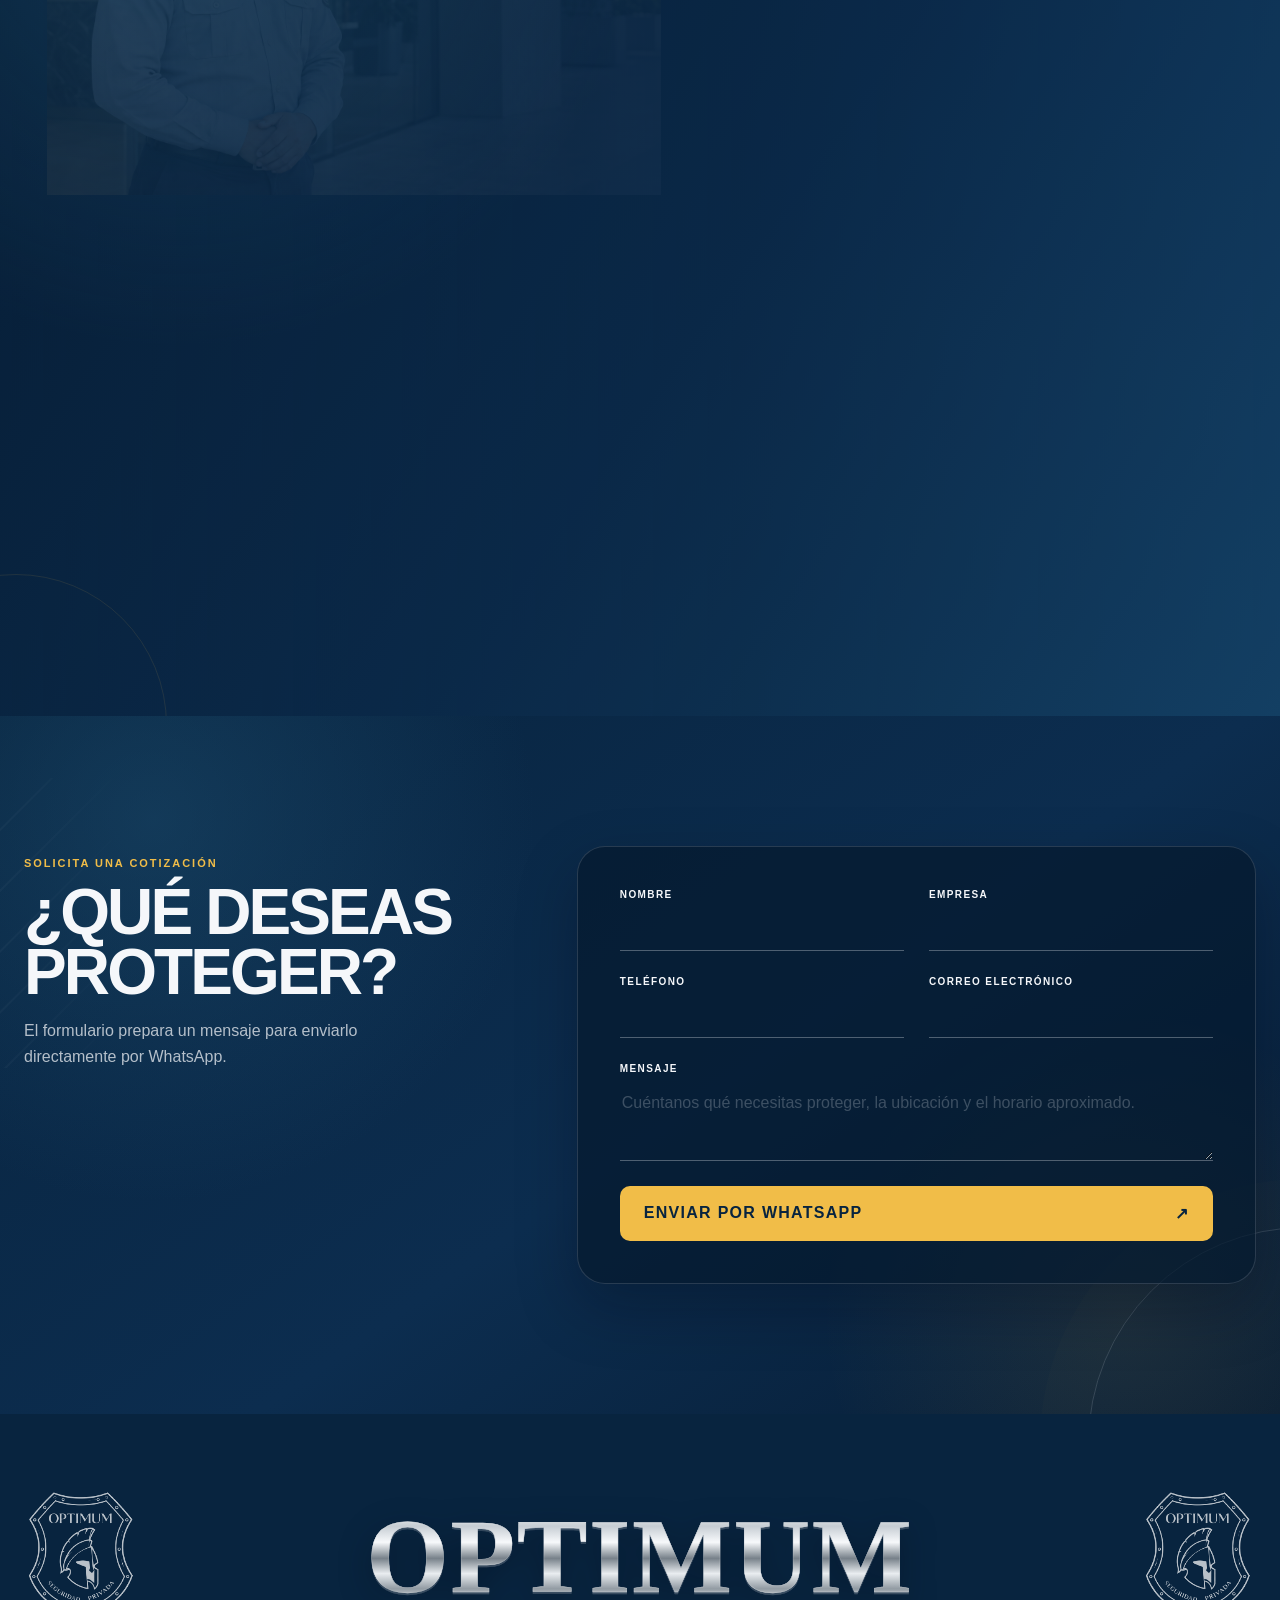
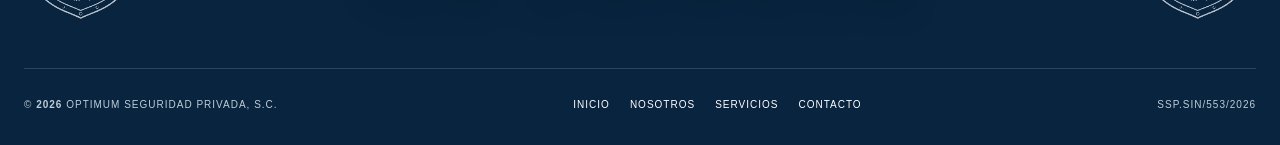
==== commit 6ee197f5: "Clean GitHub Pages branch" ====
--- a/index.html
+++ b/index.html
@@ -7,7 +7,7 @@
   <meta name="description" content="OPTIMUM Seguridad Privada, S.C. en Culiacán, Sinaloa. Vigilancia profesional para empresas, campos agrícolas, granjas acuícolas e inmuebles.">
   <title>OPTIMUM | Seguridad Privada</title>
   <link rel="icon" href="assets/favicon.ico" type="image/x-icon">
-  <link rel="stylesheet" href="css/style.css?v=20260925-10-classic-metallic">
+  <link rel="stylesheet" href="css/style.css?v=20260926-17-helmet-alignment">
   <script src="js/main.js" defer></script>
 </head>
 <body>
@@ -34,16 +34,14 @@
 
       <div class="hero-core">
         <div class="hero-brand-line">
-          <span class="hero-brand-emblem" role="img" aria-label="Escudo lineal de OPTIMUM Seguridad Privada"></span>
-          <p class="hero-kicker">SEGURIDAD PRIVADA · CULIACAN</p>
+          <span class="hero-brand-emblem" role="img" aria-label="Casco espartano dorado de OPTIMUM Seguridad Privada"></span>
         </div>
         <div class="hero-word" id="hero-title" aria-label="OPTIMUM">
           <span style="--delay:.08s">O</span><span style="--delay:.14s">P</span><span style="--delay:.20s">T</span>
           <span class="hero-i-wrap"><span class="hero-i">I</span></span>
           <span style="--delay:.38s">M</span><span style="--delay:.44s">U</span><span style="--delay:.50s">M</span>
         </div>
-        <p class="hero-company-name">SEGURIDAD PRIVADA, S.C.</p>
-        <p class="hero-tagline">Soluciones integrales para proteger personas,<br>patrimonio y continuidad operativa.</p>
+        <p class="hero-company-name"></p>
         <div class="hero-actions">
           <a class="hero-primary" href="#cotizacion">Solicitar cotización <span>↗</span></a>
           <a class="hero-secondary" href="#servicios">Conocer servicios <span>↓</span></a>
@@ -66,20 +64,24 @@
 
     <section class="section intro-section reveal" id="nosotros">
       <div class="shell split-heading">
-        <div><p class="eyebrow">01 / QUIÉNES SOMOS</p><h2>Protegemos lo que<br><em>más te importa.</em></h2></div>
+        <div><p class="eyebrow">01 / QUIÉNES SOMOS</p><h2><span class="title-line">Protegemos lo que</span><em class="title-line">más te importa.</em></h2></div>
         <div class="intro-copy"><p>Somos una empresa líder en seguridad privada, reconocida por su profesionalismo, confiabilidad y capacidad de respuesta.</p><a class="text-link" href="#contacto">Conoce cómo podemos ayudarte <span>↗</span></a></div>
       </div>
       <div class="shell statement-grid">
         <article><span>01</span><h3>Misión</h3><p>Ofrecer soluciones integrales de seguridad privada orientadas a la prevención de riesgos, protegiendo la integridad de las personas y el patrimonio de nuestros clientes, mediante personal capacitado y atención continua.</p></article>
         <article><span>02</span><h3>Visión</h3><p>Consolidarnos como una empresa líder en seguridad privada, reconocida por su eficiencia, profesionalismo, confiabilidad y capacidad de respuesta, mediante soluciones innovadoras y atención personalizada.</p></article>
+        <div class="statement-emblem" aria-hidden="true">
+          <span class="statement-emblem-half statement-emblem-half--left"></span>
+          <span class="statement-emblem-half statement-emblem-half--right"></span>
+        </div>
         <figure><img src="assets/agente-optimum-uniforme-v3.png" alt="Guardia de OPTIMUM con uniforme institucional" loading="lazy"><figcaption>Personal altamente capacitado</figcaption></figure>
       </div>
     </section>
 
     <section class="section services" id="servicios">
-      <div class="shell section-title reveal"><p class="eyebrow">02 / SERVICIOS</p><h2>Vigilancia adaptada a<br>cada <em>entorno.</em></h2><p>Protección preventiva para toda clase de inmuebles e instalaciones.</p></div>
+      <div class="shell section-title reveal"><p class="eyebrow">02 / SERVICIOS</p><h2><span class="title-line">Vigilancia</span><span class="title-line">adaptada a cada</span><em class="title-line">entorno.</em></h2><p>Protección preventiva para toda clase de inmuebles e instalaciones.</p></div>
       <div class="shell service-grid">
-        <article class="service-card reveal"><img src="assets/servicio-empresas-uniforme-v3.png" alt="Guardias de OPTIMUM vigilando instalaciones empresariales" loading="lazy"><div class="service-overlay"></div><div><p>Vigilancia</p><h3>Empresas e inmuebles</h3><small>Establecimientos comerciales e instalaciones.</small></div></article>
+        <article class="service-card reveal"><img src="assets/servicio-empresas-uniforme-v3.png" alt="Guardias de OPTIMUM vigilando instalaciones empresariales" loading="lazy"><div class="service-overlay"></div><div><p>Vigilancia</p><h3>Inmuebles e instalaciones</h3><small>Establecimientos de todo tipo.</small></div></article>
         <article class="service-card reveal"><img src="assets/servicio-campos-uniforme-v3.png" alt="Guardia de OPTIMUM vigilando un campo agrícola" loading="lazy"><div class="service-overlay"></div><div><p>Vigilancia</p><h3>Campos agrícolas</h3><small>Perímetros, accesos y continuidad operativa.</small></div></article>
         <article class="service-card reveal"><img src="assets/servicio-acuicolas-uniforme-v3.png" alt="Guardia de OPTIMUM vigilando una granja acuícola" loading="lazy"><div class="service-overlay"></div><div><p>Vigilancia</p><h3>Granjas acuícolas</h3><small>Infraestructura, estanques y puntos de control.</small></div></article>
       </div>
@@ -88,7 +90,7 @@
 
     <section class="section values" id="valores">
       <div class="shell values-layout">
-        <div class="values-sticky reveal"><p class="eyebrow">03 / NUESTROS VALORES</p><h2>Principios que<br>orientan el <em>servicio.</em></h2><p>Cada servicio se realiza con responsabilidad, discreción y atención continua.</p></div>
+        <div class="values-sticky reveal"><p class="eyebrow">03 / NUESTROS VALORES</p><h2><span class="title-line">Nuestros</span><span class="title-line">principios a tu</span><em class="title-line">servicio.</em></h2><p>Cada servicio se realiza con responsabilidad, discreción y atención continua.</p></div>
         <div class="values-list">
           <article class="reveal"><span>01</span><h3>Compromiso</h3><p>Asumimos cada servicio con absoluta responsabilidad, priorizando los intereses de nuestros clientes.</p></article>
           <article class="reveal"><span>02</span><h3>Confidencialidad</h3><p>Resguardamos la información y los intereses de quienes nos eligen con absoluta discreción.</p></article>
@@ -104,7 +106,7 @@
       <div class="shell contact-layout">
         <div class="contact-copy reveal">
           <p class="eyebrow">04 / CONTACTO</p>
-          <h2>Hablemos de<br>tu <em>seguridad.</em></h2>
+          <h2><span class="title-line">Hablemos de</span><span class="title-line">tu <em>seguridad.</em></span></h2>
         </div>
         <div class="contact-details reveal">
           <p class="eyebrow">ATENCIÓN A CLIENTES</p>
@@ -130,7 +132,7 @@
 
     <section class="quote section" id="cotizacion">
       <div class="shell quote-layout reveal">
-        <div><p class="eyebrow">SOLICITA UNA COTIZACIÓN</p><h2>Cuéntanos qué<br>necesitas proteger.</h2><p>El formulario prepara un mensaje para enviarlo directamente por WhatsApp.</p></div>
+        <div><p class="eyebrow">SOLICITA UNA COTIZACIÓN</p><h2><span class="title-line">¿Qué deseas</span><span class="title-line">proteger?</span></h2><p>El formulario prepara un mensaje para enviarlo directamente por WhatsApp.</p></div>
         <form id="quote-form">
           <label><span>Nombre</span><input name="nombre" autocomplete="name" required></label>
           <label><span>Empresa</span><input name="empresa" autocomplete="organization"></label>
--- a/css/style.css
+++ b/css/style.css
@@ -288,7 +288,7 @@
   opacity: 1;
   transform-origin: 50% 100%;
   animation: verticalI 1.45s cubic-bezier(.2,.85,.25,1) .23s both;
-  color: var(--gold);
+  color: inherit;
   filter: drop-shadow(0 0 30px rgba(241,189,72,.2));
 }
 
@@ -514,6 +514,10 @@
   background: rgba(255,255,255,.12);
   margin-top: 80px;
   border: 1px solid rgba(255,255,255,.12);
+}
+
+.statement-emblem {
+  display: none;
 }
 
 
@@ -1374,7 +1378,7 @@
 }
 
 .statement-grid article:hover {
-  background: #16466b;
+  background: #16466b !important;
 }
 
 .service-card {
@@ -1419,6 +1423,10 @@
     animation: none!important;
     opacity: 1!important;
     transform: none!important;
+  }
+
+  .hero-brand-emblem {
+    animation: none!important;
   }
 
   .reveal {
@@ -2226,6 +2234,123 @@
   }
 }
 
+/* Dark-background branch variant */
+.services {
+  color: var(--white);
+  background:
+    radial-gradient(circle at 88% 10%, rgba(241, 189, 72, .12), transparent 25%),
+    radial-gradient(circle at 8% 86%, rgba(35, 90, 125, .32), transparent 34%),
+    linear-gradient(145deg, #071d35 0%, #0c2d4f 58%, #08243f 100%);
+}
+
+.services .section-title .eyebrow {
+  color: var(--gold);
+}
+
+.services .section-title > p:last-child {
+  color: rgba(245, 247, 250, .72);
+}
+
+.capabilities {
+  border-color: rgba(245, 247, 250, .14);
+  background: rgba(5, 25, 46, .68);
+  box-shadow: 0 22px 50px rgba(2, 8, 20, .2);
+}
+
+.capabilities div {
+  border-color: rgba(245, 247, 250, .14);
+}
+
+.capabilities div:hover {
+  background: rgba(245, 247, 250, .07);
+}
+
+.capabilities span {
+  color: rgba(245, 247, 250, .82);
+}
+
+.quote {
+  color: var(--white);
+  background:
+    radial-gradient(circle at 12% 15%, rgba(35, 90, 125, .38), transparent 30%),
+    radial-gradient(circle at 88% 86%, rgba(241, 189, 72, .09), transparent 24%),
+    linear-gradient(145deg, #08243f 0%, #0c2d4f 55%, #071d35 100%);
+}
+
+.quote-layout > div > p:last-child {
+  color: rgba(245, 247, 250, .72);
+}
+
+.quote form {
+  border-color: rgba(245, 247, 250, .14);
+  background: rgba(5, 25, 46, .72);
+  box-shadow: 0 24px 60px rgba(2, 8, 20, .28);
+}
+
+.quote input,
+.quote textarea {
+  color: var(--white);
+  border-color: rgba(245, 247, 250, .3);
+}
+
+.quote input::placeholder,
+.quote textarea::placeholder {
+  color: rgba(245, 247, 250, .48);
+}
+
+.quote button {
+  color: var(--ink);
+  background: var(--gold);
+}
+
+.quote button:hover {
+  background: #ffd36e;
+}
+
+.quote button span {
+  color: var(--ink);
+}
+
+.contact-details {
+  color: var(--white);
+  background: rgba(5, 25, 46, .94);
+  border-color: rgba(245, 247, 250, .16);
+}
+
+.contact-details .eyebrow {
+  color: var(--gold);
+}
+
+.contact-details hr {
+  border-color: rgba(245, 247, 250, .16);
+}
+
+.contact-method {
+  background: rgba(245, 247, 250, .055);
+  border-color: rgba(245, 247, 250, .12);
+}
+
+.contact-method:hover {
+  border-color: rgba(241, 189, 72, .55);
+  box-shadow: 0 12px 28px rgba(2, 8, 20, .24);
+}
+
+.contact-method small {
+  color: rgba(245, 247, 250, .58);
+}
+
+.contact-method strong {
+  color: var(--white);
+}
+
+.contact-method .contact-icon {
+  background: var(--blue-soft);
+}
+
+.contact-map iframe {
+  filter: invert(.9) hue-rotate(180deg) saturate(.58) brightness(.78) contrast(1.08);
+}
+
 /* Left-aligned hero and continuous attributes ticker */
 .hero::before {
   opacity: .76;
@@ -2252,17 +2377,64 @@
 .hero-brand-line {
   display: flex;
   align-items: center;
-  gap: 15px;
-  margin-bottom: 4px;
+  justify-content: flex-start;
+  align-self: stretch;
+  margin-bottom: 10px;
 }
 
 .hero-brand-emblem {
+  --hero-emblem-size: clamp(112px, 10vw, 150px);
+  --hero-emblem-center-offset: clamp(135px, 12.68vw, 233.55px);
+  --hero-emblem-shift-x: 0px;
   display: block;
-  width: 72px;
-  aspect-ratio: 1173 / 1341;
+  width: var(--hero-emblem-size);
+  margin-left: calc(var(--hero-emblem-center-offset) - (var(--hero-emblem-size) / 2));
+  aspect-ratio: 1274 / 1235;
   flex: 0 0 auto;
-  background: url("../assets/header-helmet-outline.png") center / contain no-repeat;
-  filter: drop-shadow(0 8px 16px rgba(2, 8, 20, .38));
+  background: url("../assets/hero-spartan-gold.png") center / contain no-repeat;
+  transform: translateX(var(--hero-emblem-shift-x));
+  animation: heroEmblemIn .8s ease-out .08s both;
+}
+
+.title-line {
+  display: block;
+  max-width: 100%;
+}
+
+.split-heading > *,
+.section-title > *,
+.values-layout > *,
+.contact-layout > *,
+.quote-layout > * {
+  min-width: 0;
+}
+
+.intro-section .split-heading h2 {
+  font-size: clamp(2.9rem, 6vw, 5.15rem);
+}
+
+.values-sticky h2 {
+  font-size: clamp(2.9rem, 5vw, 4.25rem);
+}
+
+.contact-copy h2 {
+  font-size: clamp(3.2rem, 5.3vw, 5.4rem);
+}
+
+.quote-layout h2 {
+  font-size: clamp(3rem, 5vw, 4.8rem);
+}
+
+@keyframes heroEmblemIn {
+  0% {
+    opacity: .2;
+    transform: translateX(var(--hero-emblem-shift-x)) translateY(-8px) scale(.96);
+  }
+
+  100% {
+    opacity: 1;
+    transform: translateX(var(--hero-emblem-shift-x)) translateY(0) scale(1);
+  }
 }
 
 .hero-brand-line .hero-kicker {
@@ -2276,6 +2448,7 @@
   gap: clamp(.16rem, .55vw, .62rem);
   font-size: clamp(5.5rem, 8.25vw, 9.5rem);
   letter-spacing: 0;
+  padding-bottom: 3%;
 }
 
 .hero-tagline {
@@ -2337,6 +2510,10 @@
     gap: clamp(.1rem, .4vw, .36rem);
     font-size: clamp(4.75rem, 9.4vw, 7.2rem);
   }
+
+  .hero-brand-emblem {
+    --hero-emblem-center-offset: clamp(114px, 14.1vw, 172.8px);
+  }
 }
 
 @media(max-width: 900px) {
@@ -2352,6 +2529,10 @@
     font-size: clamp(4.25rem, 10.2vw, 6.2rem);
   }
 
+  .hero-brand-emblem {
+    --hero-emblem-center-offset: clamp(101.8px, 15.27vw, 148.5px);
+  }
+
   .hero::before {
     opacity: .58;
   }
@@ -2372,11 +2553,13 @@
   .hero-brand-line {
     flex-direction: column;
     justify-content: center;
-    gap: 6px;
+    margin-bottom: 8px;
   }
 
   .hero-brand-emblem {
-    width: 50px;
+    --hero-emblem-shift-x: 0px;
+    margin-left: 0;
+    width: 88px;
   }
 
   .hero-word {
@@ -2659,17 +2842,18 @@
   color: transparent;
   background:
     linear-gradient(180deg,
-      #fff2aa 0%,
-      #d89a24 22%,
-      #ffd96d 40%,
-      #9b6411 57%,
-      #f3bd43 76%,
-      #fff0a0 100%);
+      #ffffff 0%,
+      #c6cdd3 18%,
+      #f7f9fb 35%,
+      #77818a 52%,
+      #e9edf0 68%,
+      #929ba3 84%,
+      #f7f8f9 100%);
   background-clip: text;
   -webkit-background-clip: text;
   -webkit-text-fill-color: transparent;
-  -webkit-text-stroke: .5px rgba(255,225,133,.56);
-  filter: drop-shadow(0 2px 0 rgba(255,240,169,.24)) drop-shadow(0 10px 18px rgba(2,8,20,.36));
+  -webkit-text-stroke: .45px rgba(255,255,255,.42);
+  filter: drop-shadow(0 2px 0 rgba(255,255,255,.2)) drop-shadow(0 9px 16px rgba(2,8,20,.34));
 }
 
 .footer-word {
@@ -2729,7 +2913,7 @@
   width: 46px;
   height: 54px;
   flex: 0 0 auto;
-  background: url("../assets/header-helmet-outline.png") center / contain no-repeat;
+  background: url("../assets/footer-emblem-outline-white.png") center / contain no-repeat;
 }
 
 .brand-divider {
@@ -2853,7 +3037,7 @@
 /* Mission and vision: richer editorial cards on desktop */
 @media(min-width: 901px) {
   .statement-grid article {
-    min-height: 510px;
+    min-height: 620px;
     position: relative;
     isolation: isolate;
     overflow: hidden;
@@ -2871,23 +3055,52 @@
       linear-gradient(215deg, #0c2d4f, #061c33 74%);
   }
 
-  .statement-grid article::before {
-    content: "";
+  .statement-grid {
+    position: relative;
+  }
+
+  .statement-emblem {
+    display: block;
     position: absolute;
-    z-index: -1;
-    width: 220px;
+    z-index: 3;
+    left: calc(100% / 3.1);
+    bottom: 18px;
+    width: 184px;
     aspect-ratio: 1173 / 1341;
-    right: -54px;
-    bottom: -52px;
-    background: url("../assets/header-helmet-outline.png") center / contain no-repeat;
-    opacity: .055;
-    transform: rotate(-8deg);
-  }
-
-  .statement-grid article:nth-child(2)::before {
-    right: auto;
-    left: -58px;
-    transform: rotate(8deg);
+    transform: translateX(-50%);
+    pointer-events: none;
+  }
+
+  .statement-emblem-half {
+    position: absolute;
+    inset: 0;
+    background: rgba(245, 247, 250, .14);
+    -webkit-mask: url("../assets/footer-emblem-outline-white.png") center / contain no-repeat;
+    mask: url("../assets/footer-emblem-outline-white.png") center / contain no-repeat;
+    transition: transform .48s cubic-bezier(.2, .8, .2, 1), background-color .42s ease, filter .42s ease;
+  }
+
+  .statement-emblem-half--left {
+    clip-path: inset(0 50% 0 0);
+    transform-origin: 50% 50%;
+  }
+
+  .statement-emblem-half--right {
+    clip-path: inset(0 0 0 50%);
+    transform-origin: 50% 50%;
+  }
+
+  .statement-grid > article:first-child:hover ~ .statement-emblem .statement-emblem-half--left,
+  .statement-grid > article:nth-child(2):hover ~ .statement-emblem .statement-emblem-half--right {
+    background-color: rgba(245, 247, 250, .27);
+    filter: drop-shadow(0 0 12px rgba(245, 247, 250, .18));
+    transform: scale(1.14);
+  }
+
+  @media(max-width: 1100px) {
+    .statement-emblem {
+      left: 50%;
+    }
   }
 
   .statement-grid article::after {
@@ -2919,8 +3132,8 @@
   .statement-grid h3 {
     position: relative;
     z-index: 1;
-    margin: 58px 0 22px;
-    padding-top: 82px;
+    margin: 36px 0 18px;
+    padding-top: 64px;
     font-size: 40px;
   }
 
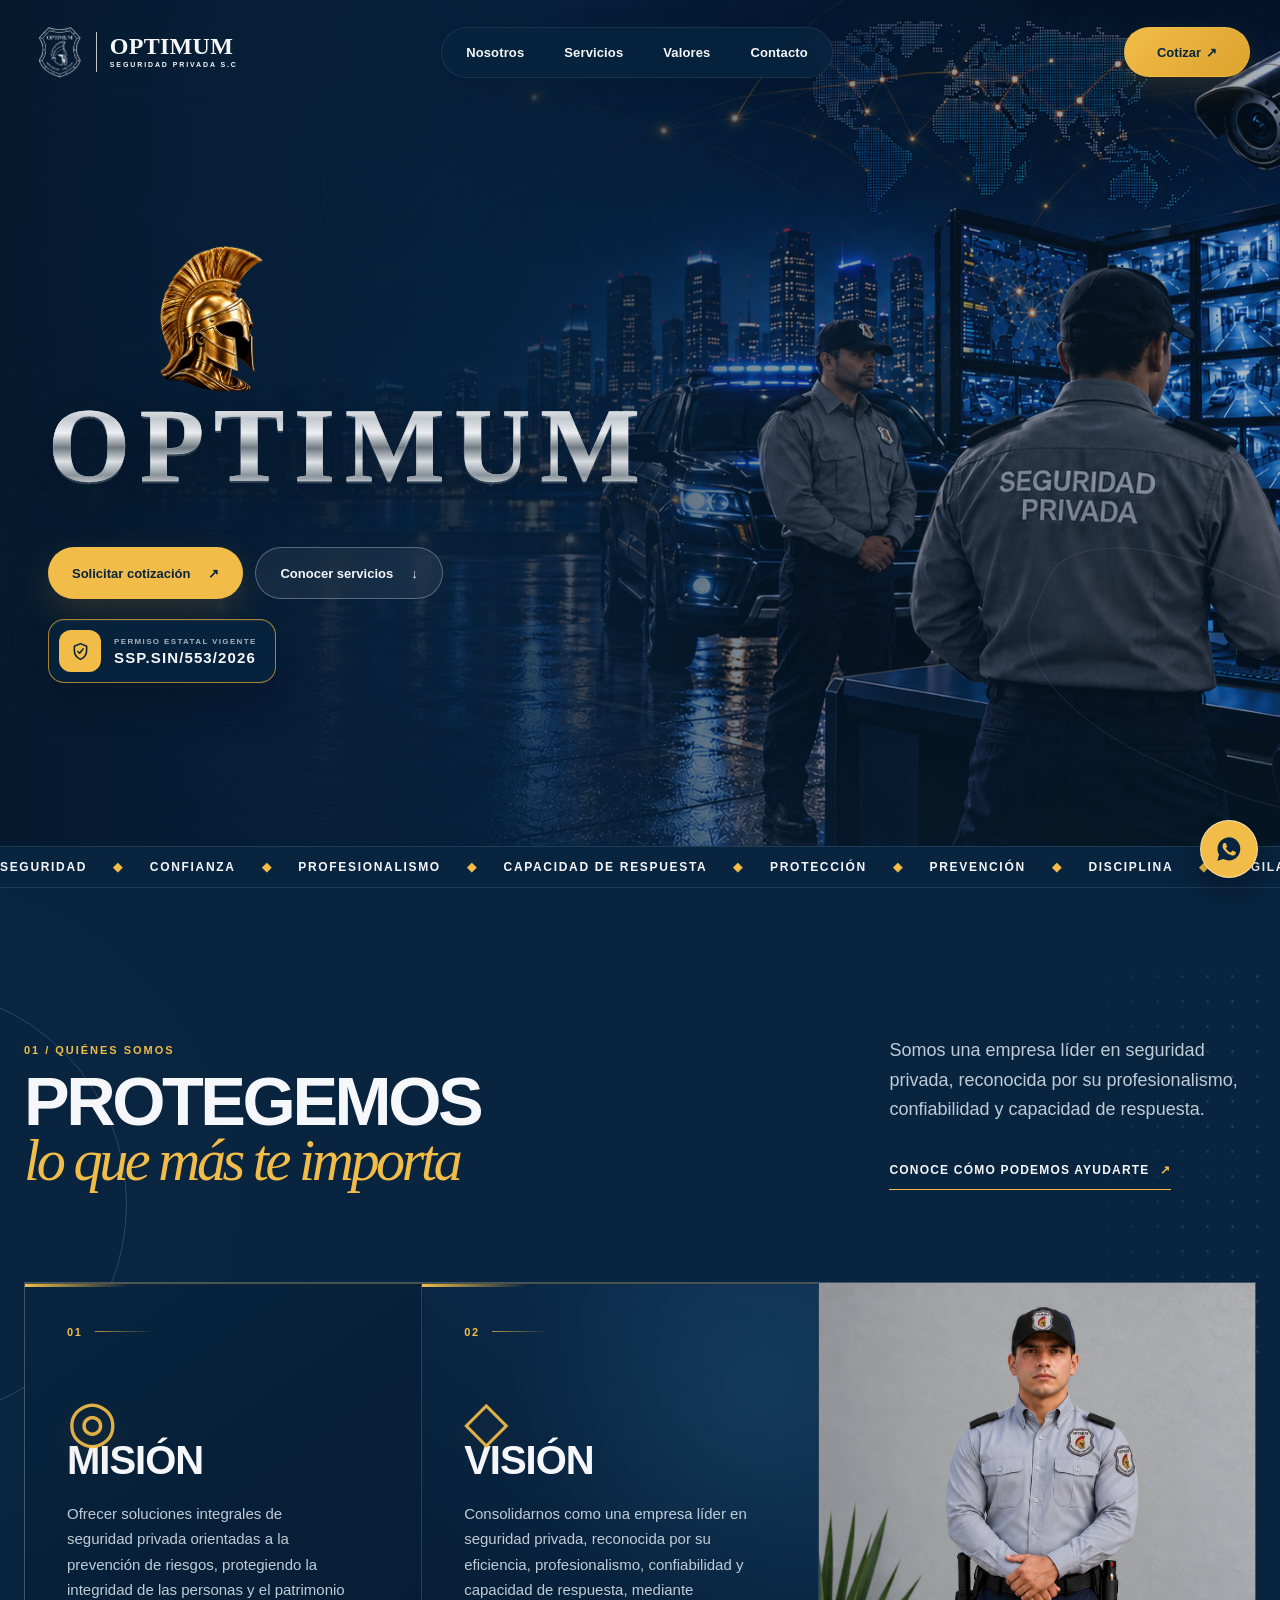
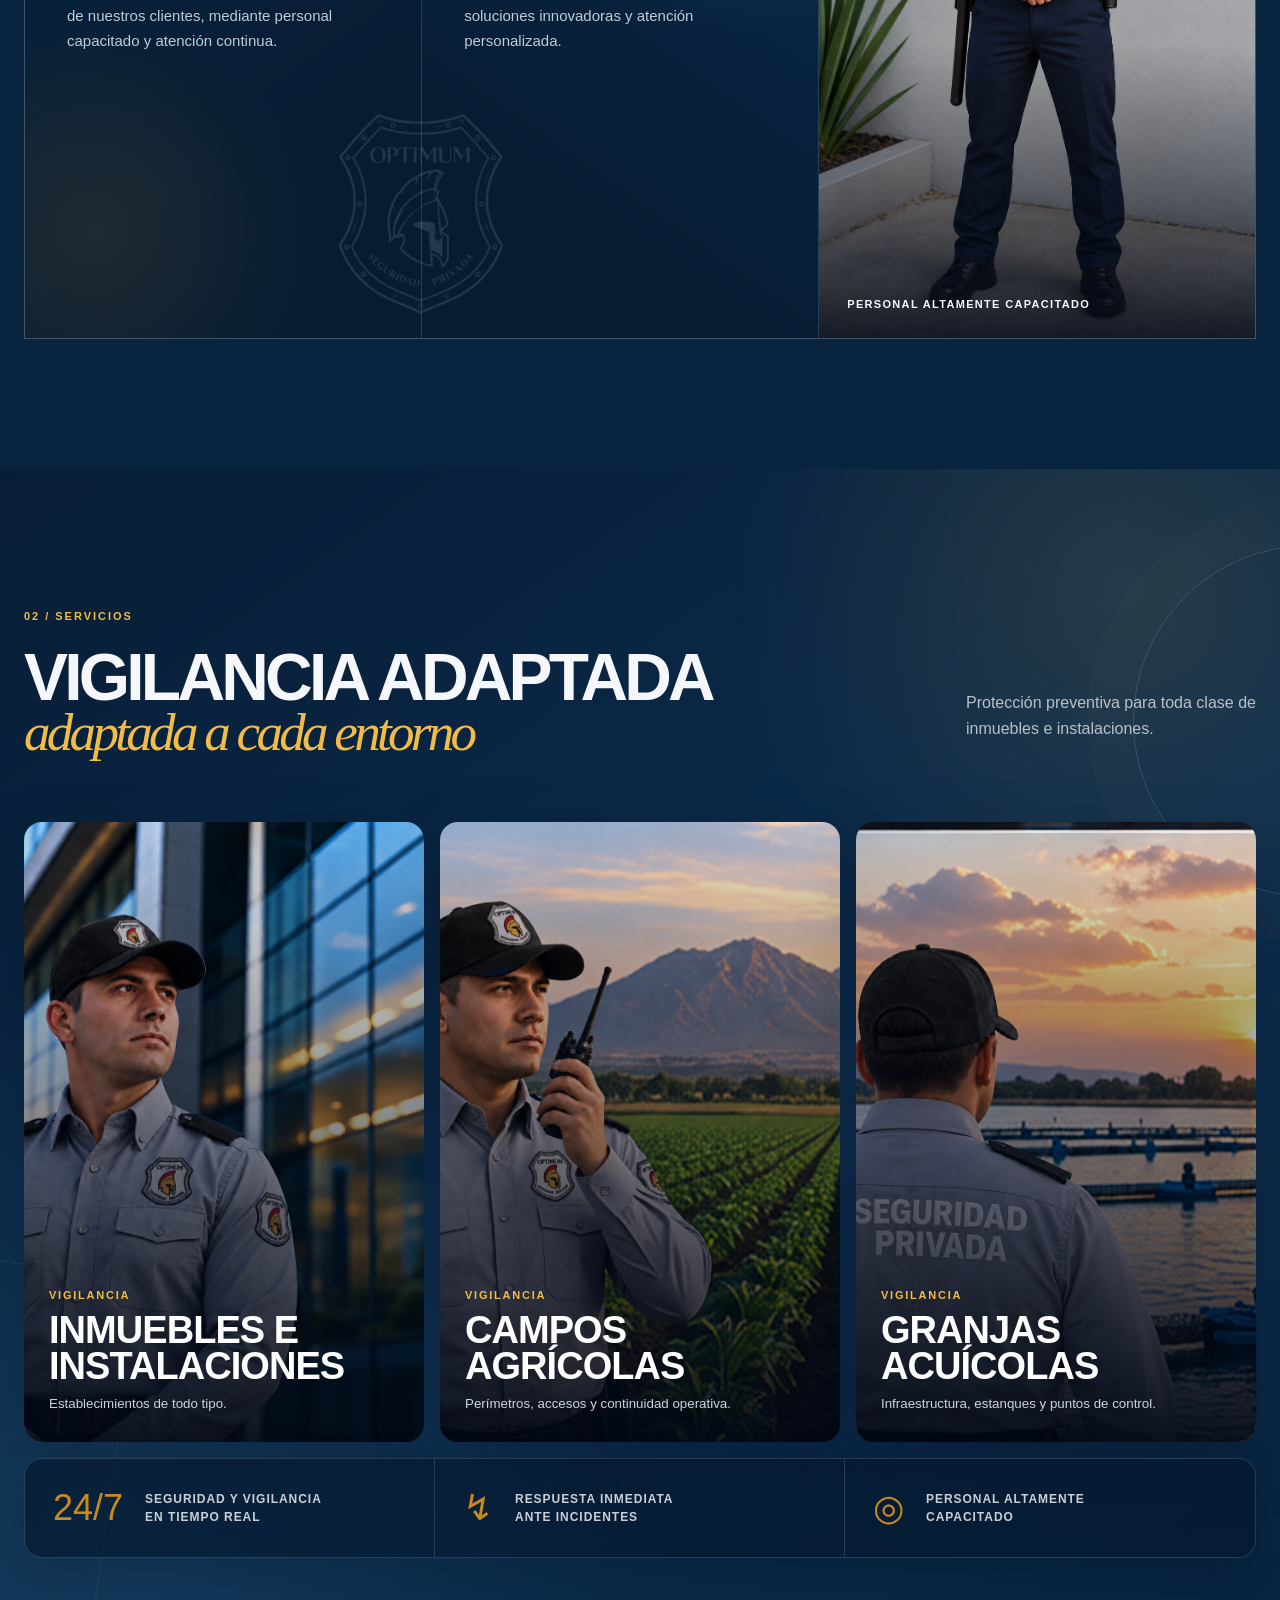
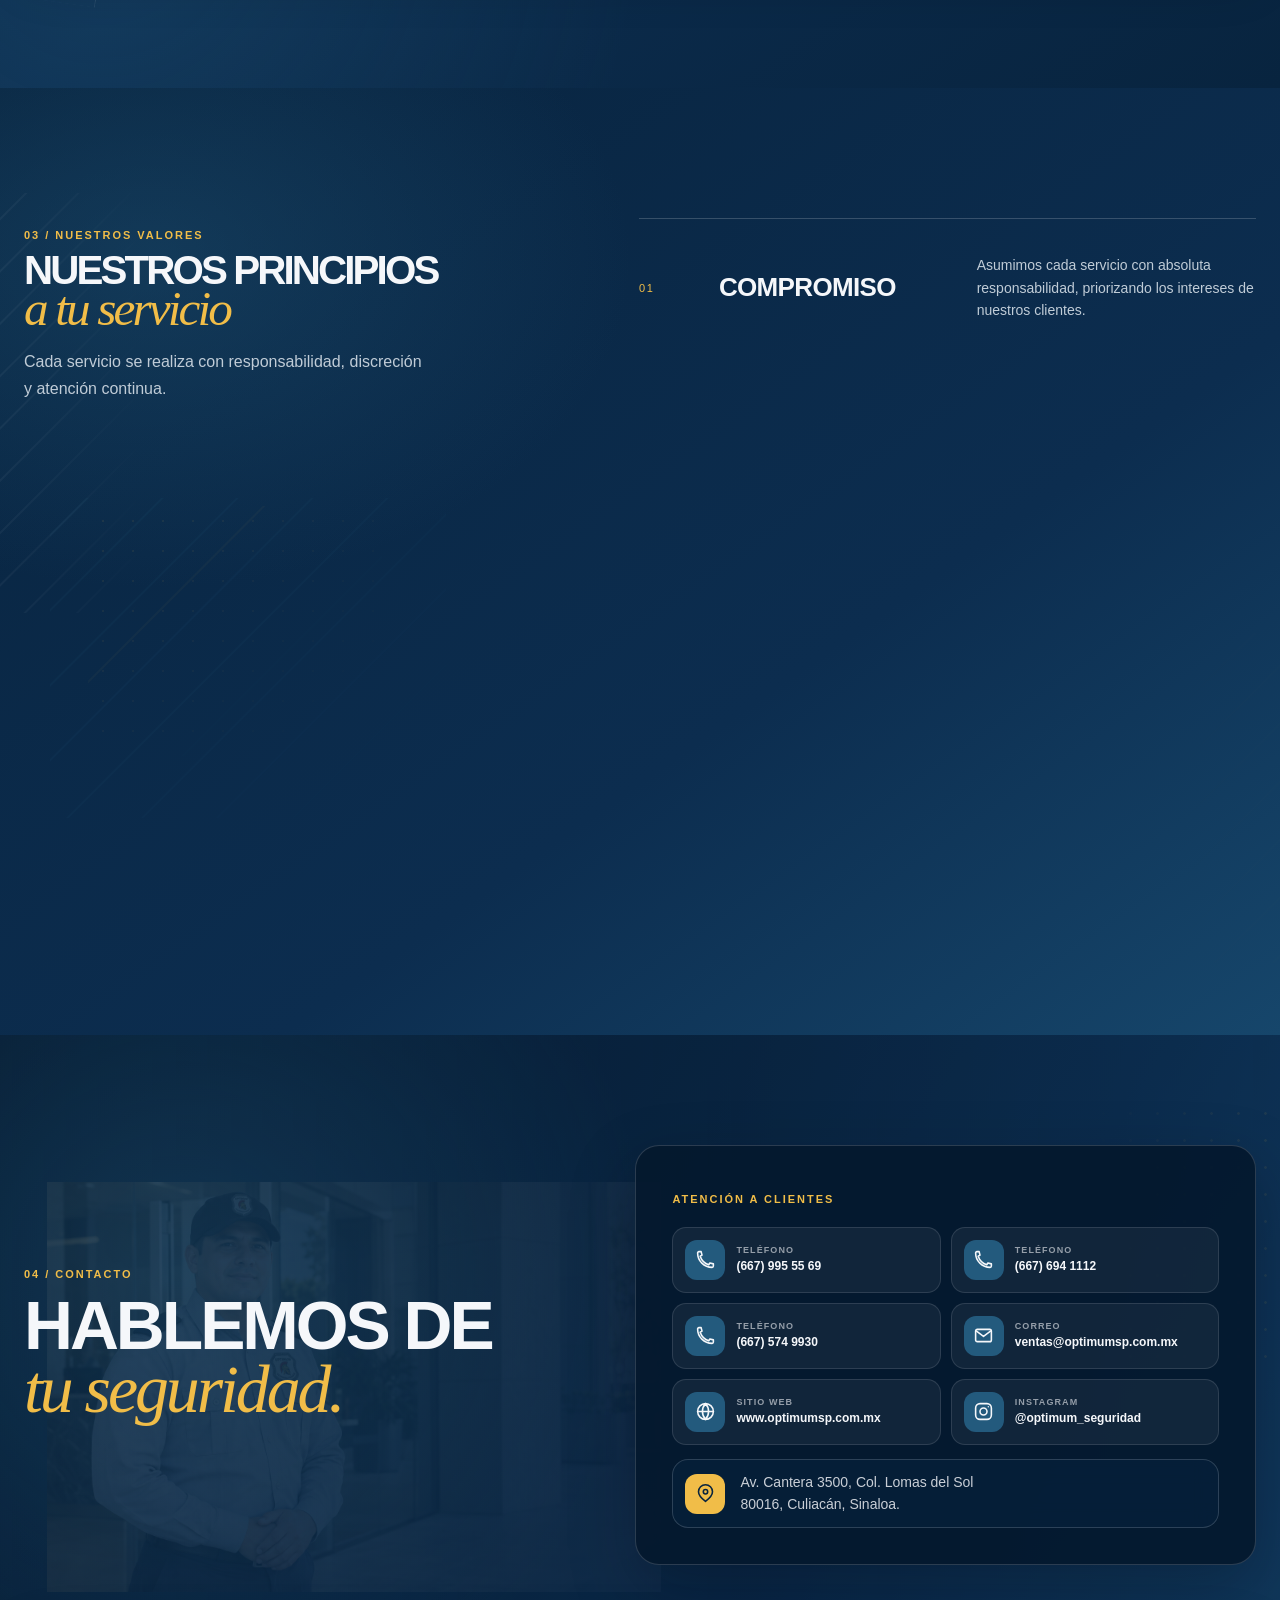
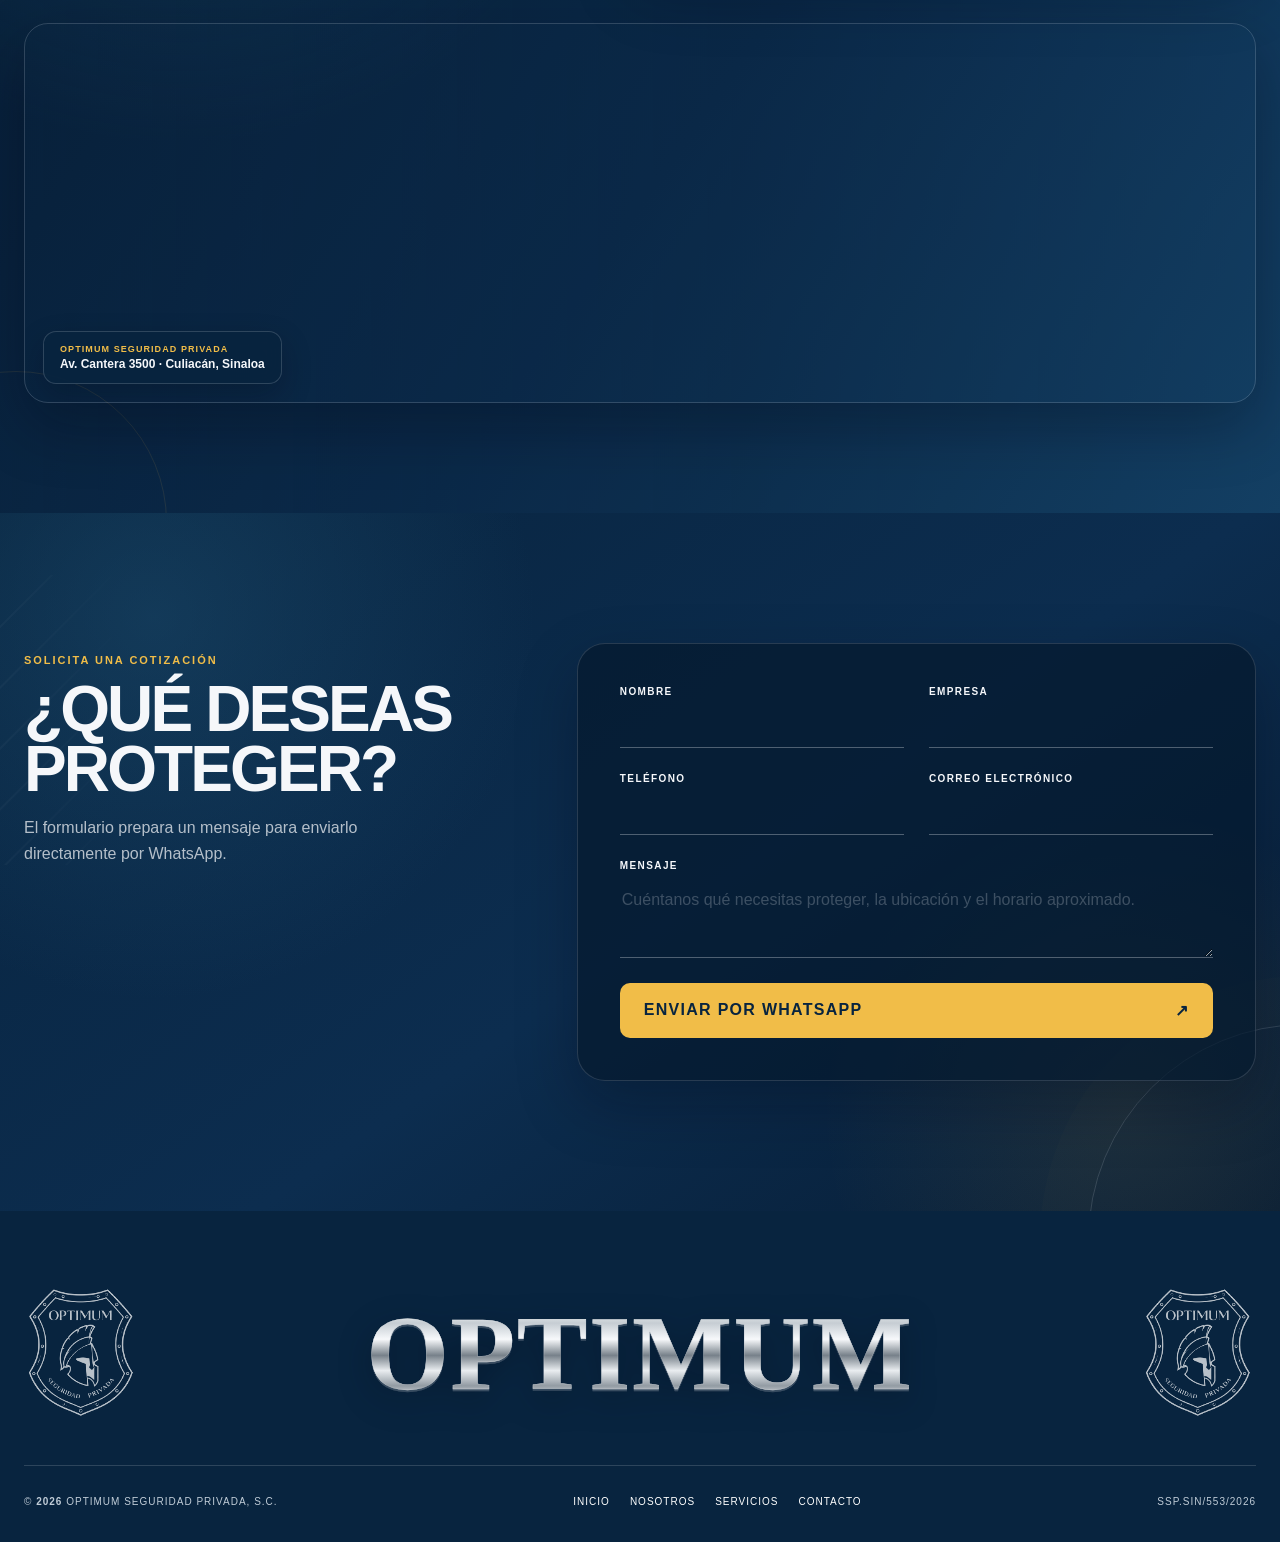
==== commit 85c01380: "Ajusta diseño responsivo y optimiza SEO" ====
--- a/index.html
+++ b/index.html
@@ -4,11 +4,65 @@
   <meta charset="utf-8">
   <meta name="viewport" content="width=device-width, initial-scale=1, viewport-fit=cover">
   <meta name="theme-color" content="#020814">
-  <meta name="description" content="OPTIMUM Seguridad Privada, S.C. en Culiacán, Sinaloa. Vigilancia profesional para empresas, campos agrícolas, granjas acuícolas e inmuebles.">
-  <title>OPTIMUM | Seguridad Privada</title>
+  <meta name="description" content="Servicios de seguridad privada en Culiacán para empresas, campos agrícolas, granjas acuícolas e inmuebles. Vigilancia profesional OPTIMUM 24/7.">
+  <meta name="robots" content="index, follow, max-image-preview:large">
+  <meta property="og:locale" content="es_MX">
+  <meta property="og:type" content="website">
+  <meta property="og:site_name" content="OPTIMUM Seguridad Privada">
+  <meta property="og:title" content="OPTIMUM Seguridad Privada en Culiacán">
+  <meta property="og:description" content="Vigilancia profesional para empresas, campos agrícolas, granjas acuícolas e inmuebles en Culiacán, Sinaloa.">
+  <meta property="og:url" content="https://diegofelixm.github.io/optimum-cronza/">
+  <meta property="og:image" content="https://diegofelixm.github.io/optimum-cronza/assets/hero-operaciones-optimum-wide.png">
+  <meta property="og:image:alt" content="Guardias de OPTIMUM Seguridad Privada en una central de vigilancia">
+  <meta name="twitter:card" content="summary_large_image">
+  <meta name="twitter:title" content="OPTIMUM Seguridad Privada en Culiacán">
+  <meta name="twitter:description" content="Vigilancia profesional y protección preventiva para empresas e instalaciones en Culiacán.">
+  <meta name="twitter:image" content="https://diegofelixm.github.io/optimum-cronza/assets/hero-operaciones-optimum-wide.png">
+  <title>OPTIMUM Seguridad Privada en Culiacán | Vigilancia 24/7</title>
+  <link rel="canonical" href="https://diegofelixm.github.io/optimum-cronza/">
   <link rel="icon" href="assets/favicon.ico" type="image/x-icon">
-  <link rel="stylesheet" href="css/style.css?v=20260926-17-helmet-alignment">
+  <link rel="preload" as="image" href="assets/hero-operaciones-optimum-wide.png" fetchpriority="high">
+  <link rel="stylesheet" href="css/style.css?v=20260929-19-mobile-seo">
   <script src="js/main.js" defer></script>
+  <script type="application/ld+json">
+    {
+      "@context": "https://schema.org",
+      "@type": "LocalBusiness",
+      "@id": "https://diegofelixm.github.io/optimum-cronza/#business",
+      "name": "OPTIMUM Seguridad Privada, S.C.",
+      "description": "Empresa de seguridad privada en Culiacán especializada en vigilancia profesional para empresas, inmuebles, campos agrícolas y granjas acuícolas.",
+      "url": "https://diegofelixm.github.io/optimum-cronza/",
+      "logo": "https://diegofelixm.github.io/optimum-cronza/assets/footer-emblem-outline.png",
+      "image": "https://diegofelixm.github.io/optimum-cronza/assets/hero-operaciones-optimum-wide.png",
+      "telephone": "+52 667 995 5569",
+      "email": "ventas@optimumsp.com.mx",
+      "priceRange": "Solicitar cotización",
+      "address": {
+        "@type": "PostalAddress",
+        "streetAddress": "Av. Cantera 3500, Col. Lomas del Sol",
+        "addressLocality": "Culiacán",
+        "addressRegion": "Sinaloa",
+        "postalCode": "80016",
+        "addressCountry": "MX"
+      },
+      "areaServed": {
+        "@type": "AdministrativeArea",
+        "name": "Culiacán, Sinaloa"
+      },
+      "sameAs": [
+        "https://www.instagram.com/optimum_seguridad"
+      ],
+      "hasOfferCatalog": {
+        "@type": "OfferCatalog",
+        "name": "Servicios de seguridad privada",
+        "itemListElement": [
+          { "@type": "Offer", "itemOffered": { "@type": "Service", "name": "Vigilancia para inmuebles e instalaciones" } },
+          { "@type": "Offer", "itemOffered": { "@type": "Service", "name": "Vigilancia para campos agrícolas" } },
+          { "@type": "Offer", "itemOffered": { "@type": "Service", "name": "Vigilancia para granjas acuícolas" } }
+        ]
+      }
+    }
+  </script>
 </head>
 <body>
   <a class="skip-link" href="#contenido">Ir al contenido</a>
@@ -18,7 +72,7 @@
       <span class="brand-divider" aria-hidden="true"></span>
       <span class="brand-copy">
         <strong>OPTIMUM</strong>
-        <small>SEGURIDAD PRIVADA</small>
+        <small>SEGURIDAD PRIVADA S.C </small>
       </span>
     </a>
     <button class="menu-toggle" type="button" aria-expanded="false" aria-controls="menu"><span></span><span></span></button>
@@ -36,11 +90,11 @@
         <div class="hero-brand-line">
           <span class="hero-brand-emblem" role="img" aria-label="Casco espartano dorado de OPTIMUM Seguridad Privada"></span>
         </div>
-        <div class="hero-word" id="hero-title" aria-label="OPTIMUM">
+        <h1 class="hero-word" id="hero-title" aria-label="OPTIMUM">
           <span style="--delay:.08s">O</span><span style="--delay:.14s">P</span><span style="--delay:.20s">T</span>
           <span class="hero-i-wrap"><span class="hero-i">I</span></span>
           <span style="--delay:.38s">M</span><span style="--delay:.44s">U</span><span style="--delay:.50s">M</span>
-        </div>
+        </h1>
         <p class="hero-company-name"></p>
         <div class="hero-actions">
           <a class="hero-primary" href="#cotizacion">Solicitar cotización <span>↗</span></a>
@@ -64,7 +118,7 @@
 
     <section class="section intro-section reveal" id="nosotros">
       <div class="shell split-heading">
-        <div><p class="eyebrow">01 / QUIÉNES SOMOS</p><h2><span class="title-line">Protegemos lo que</span><em class="title-line">más te importa.</em></h2></div>
+        <div><p class="eyebrow">01 / QUIÉNES SOMOS</p><h2><span class="title-line title-primary title-nowrap">Protegemos</span><em class="title-line title-accent title-nowrap">lo que más te importa</em></h2></div>
         <div class="intro-copy"><p>Somos una empresa líder en seguridad privada, reconocida por su profesionalismo, confiabilidad y capacidad de respuesta.</p><a class="text-link" href="#contacto">Conoce cómo podemos ayudarte <span>↗</span></a></div>
       </div>
       <div class="shell statement-grid">
@@ -79,7 +133,7 @@
     </section>
 
     <section class="section services" id="servicios">
-      <div class="shell section-title reveal"><p class="eyebrow">02 / SERVICIOS</p><h2><span class="title-line">Vigilancia</span><span class="title-line">adaptada a cada</span><em class="title-line">entorno.</em></h2><p>Protección preventiva para toda clase de inmuebles e instalaciones.</p></div>
+      <div class="shell section-title services-title reveal"><p class="eyebrow">02 / SERVICIOS</p><h2><span class="title-line title-primary title-nowrap">Vigilancia adaptada</span><em class="title-line title-accent title-nowrap">adaptada a cada entorno</em></h2><p>Protección preventiva para toda clase de inmuebles e instalaciones.</p></div>
       <div class="shell service-grid">
         <article class="service-card reveal"><img src="assets/servicio-empresas-uniforme-v3.png" alt="Guardias de OPTIMUM vigilando instalaciones empresariales" loading="lazy"><div class="service-overlay"></div><div><p>Vigilancia</p><h3>Inmuebles e instalaciones</h3><small>Establecimientos de todo tipo.</small></div></article>
         <article class="service-card reveal"><img src="assets/servicio-campos-uniforme-v3.png" alt="Guardia de OPTIMUM vigilando un campo agrícola" loading="lazy"><div class="service-overlay"></div><div><p>Vigilancia</p><h3>Campos agrícolas</h3><small>Perímetros, accesos y continuidad operativa.</small></div></article>
@@ -90,7 +144,7 @@
 
     <section class="section values" id="valores">
       <div class="shell values-layout">
-        <div class="values-sticky reveal"><p class="eyebrow">03 / NUESTROS VALORES</p><h2><span class="title-line">Nuestros</span><span class="title-line">principios a tu</span><em class="title-line">servicio.</em></h2><p>Cada servicio se realiza con responsabilidad, discreción y atención continua.</p></div>
+        <div class="values-sticky reveal"><p class="eyebrow">03 / NUESTROS VALORES</p><h2><span class="title-line title-primary title-nowrap">Nuestros principios</span><em class="title-line title-accent title-nowrap">a tu servicio</em></h2><p>Cada servicio se realiza con responsabilidad, discreción y atención continua.</p></div>
         <div class="values-list">
           <article class="reveal"><span>01</span><h3>Compromiso</h3><p>Asumimos cada servicio con absoluta responsabilidad, priorizando los intereses de nuestros clientes.</p></article>
           <article class="reveal"><span>02</span><h3>Confidencialidad</h3><p>Resguardamos la información y los intereses de quienes nos eligen con absoluta discreción.</p></article>
@@ -106,7 +160,7 @@
       <div class="shell contact-layout">
         <div class="contact-copy reveal">
           <p class="eyebrow">04 / CONTACTO</p>
-          <h2><span class="title-line">Hablemos de</span><span class="title-line">tu <em>seguridad.</em></span></h2>
+          <h2><span class="title-line">Hablemos de</span><span class="title-line"><em>tu seguridad.</em></span></h2>
         </div>
         <div class="contact-details reveal">
           <p class="eyebrow">ATENCIÓN A CLIENTES</p>
--- a/css/style.css
+++ b/css/style.css
@@ -2383,7 +2383,7 @@
 }
 
 .hero-brand-emblem {
-  --hero-emblem-size: clamp(112px, 10vw, 150px);
+  --hero-emblem-size: clamp(136px, 12vw, 186px);
   --hero-emblem-center-offset: clamp(135px, 12.68vw, 233.55px);
   --hero-emblem-shift-x: 0px;
   display: block;
@@ -2401,6 +2401,10 @@
   max-width: 100%;
 }
 
+.title-nowrap {
+  white-space: nowrap;
+}
+
 .split-heading > *,
 .section-title > *,
 .values-layout > *,
@@ -2413,8 +2417,107 @@
   font-size: clamp(2.9rem, 6vw, 5.15rem);
 }
 
+.intro-section .title-primary {
+  font-size: clamp(2.65rem, 5.35vw, 5.15rem);
+}
+
+.intro-section .title-accent {
+  font-size: clamp(1.72rem, 4.55vw, 4.55rem);
+}
+
+.services-title .title-primary {
+  font-size: clamp(1.55rem, 5.15vw, 5.25rem);
+}
+
+.services-title .title-accent {
+  font-size: clamp(1.5rem, 4.15vw, 4.45rem);
+}
+
 .values-sticky h2 {
+  margin-top: 6px;
   font-size: clamp(2.9rem, 5vw, 4.25rem);
+}
+
+.values-sticky .title-primary {
+  font-size: clamp(1.55rem, 3.15vw, 3.15rem);
+}
+
+.values-sticky .title-accent {
+  margin-top: -.08em;
+  font-size: clamp(2rem, 3.85vw, 4rem);
+}
+
+@media(max-width: 620px) {
+  .intro-section .title-primary {
+    font-size: min(13.75vw, 5.15rem);
+  }
+
+  .intro-section .title-accent {
+    font-size: min(10vw, 4.55rem);
+  }
+
+  .services-title .title-primary {
+    font-size: min(8.55vw, 5.25rem);
+  }
+
+  .services-title .title-accent {
+    font-size: min(8.65vw, 4.45rem);
+  }
+
+  .values-sticky .title-primary {
+    font-size: min(8.7vw, 3.7rem);
+  }
+
+  .values-sticky .title-accent {
+    font-size: min(12vw, 4rem);
+  }
+}
+
+@media(min-width: 901px) {
+  .values-sticky {
+    top: 0;
+    margin-top: -14px;
+    min-height: 610px;
+    isolation: isolate;
+  }
+
+  .values-sticky > * {
+    position: relative;
+    z-index: 1;
+  }
+
+  .values-sticky::after {
+    content: "";
+    position: absolute;
+    z-index: 0;
+    left: clamp(4px, 2vw, 28px);
+    bottom: 10px;
+    width: clamp(300px, 31vw, 470px);
+    height: 320px;
+    background: repeating-linear-gradient(135deg, transparent 0 25px, rgba(35, 90, 125, .2) 26px 27px, transparent 28px 53px);
+    opacity: .58;
+    -webkit-mask-image: linear-gradient(135deg, #000 5%, rgba(0, 0, 0, .72) 48%, transparent 88%);
+    mask-image: linear-gradient(135deg, #000 5%, rgba(0, 0, 0, .72) 48%, transparent 88%);
+    pointer-events: none;
+  }
+
+  .values-sticky::before {
+    content: "";
+    position: absolute;
+    z-index: 0;
+    left: clamp(38px, 5vw, 76px);
+    bottom: 72px;
+    width: clamp(220px, 23vw, 350px);
+    height: 250px;
+    background:
+      linear-gradient(135deg, transparent 0 32%, rgba(241, 189, 72, .13) 32.2% 32.55%, transparent 32.75%),
+      linear-gradient(135deg, transparent 0 63%, rgba(35, 90, 125, .22) 63.2% 63.55%, transparent 63.75%),
+      radial-gradient(circle, rgba(241, 189, 72, .2) 1.25px, transparent 1.6px) 0 0 / 30px 30px;
+    opacity: .42;
+    -webkit-mask-image: linear-gradient(135deg, #000, transparent 86%);
+    mask-image: linear-gradient(135deg, #000, transparent 86%);
+    pointer-events: none;
+  }
 }
 
 .contact-copy h2 {
@@ -2559,7 +2662,7 @@
   .hero-brand-emblem {
     --hero-emblem-shift-x: 0px;
     margin-left: 0;
-    width: 88px;
+    width: 110px;
   }
 
   .hero-word {
@@ -2692,14 +2795,14 @@
 }
 
 .values::after {
-  right: -180px;
-  bottom: 85px;
-  width: 310px;
-  aspect-ratio: 1;
-  border: 1px solid var(--gold);
-  border-radius: 50%;
-  box-shadow: 0 0 0 58px rgba(35, 90, 125, .14);
-  opacity: .15;
+  right: 0;
+  bottom: 72px;
+  width: 170px;
+  height: 330px;
+  background: repeating-linear-gradient(135deg, transparent 0 19px, rgba(241, 189, 72, .14) 20px 21px, transparent 22px 41px);
+  opacity: .055;
+  -webkit-mask-image: linear-gradient(90deg, transparent, #000);
+  mask-image: linear-gradient(90deg, transparent, #000);
 }
 
 .contact::before {
@@ -2779,8 +2882,8 @@
   .services::after,
   .values::after,
   .quote::after {
-    width: 220px;
-    right: -175px;
+    width: 110px;
+    right: 0;
     opacity: .07;
   }
 }
@@ -2996,14 +3099,14 @@
 @media(max-width: 620px) {
   .hero::before {
     background-position: 81% center;
-    opacity: .72;
-    filter: saturate(.96) contrast(1.06) brightness(.98);
+    opacity: .88;
+    filter: saturate(1) contrast(1.01) brightness(1.07);
   }
 
   .hero::after {
     background:
-      linear-gradient(180deg, rgba(5, 25, 46, .8) 0%, rgba(5, 25, 46, .62) 42%, rgba(5, 25, 46, .2) 67%, rgba(5, 25, 46, .04) 100%),
-      linear-gradient(90deg, rgba(5, 25, 46, .18), transparent 76%);
+      linear-gradient(180deg, rgba(5, 25, 46, .58) 0%, rgba(5, 25, 46, .38) 42%, rgba(5, 25, 46, .08) 67%, rgba(5, 25, 46, .01) 100%),
+      linear-gradient(90deg, rgba(5, 25, 46, .08), transparent 76%);
   }
 
   .hero-actions {
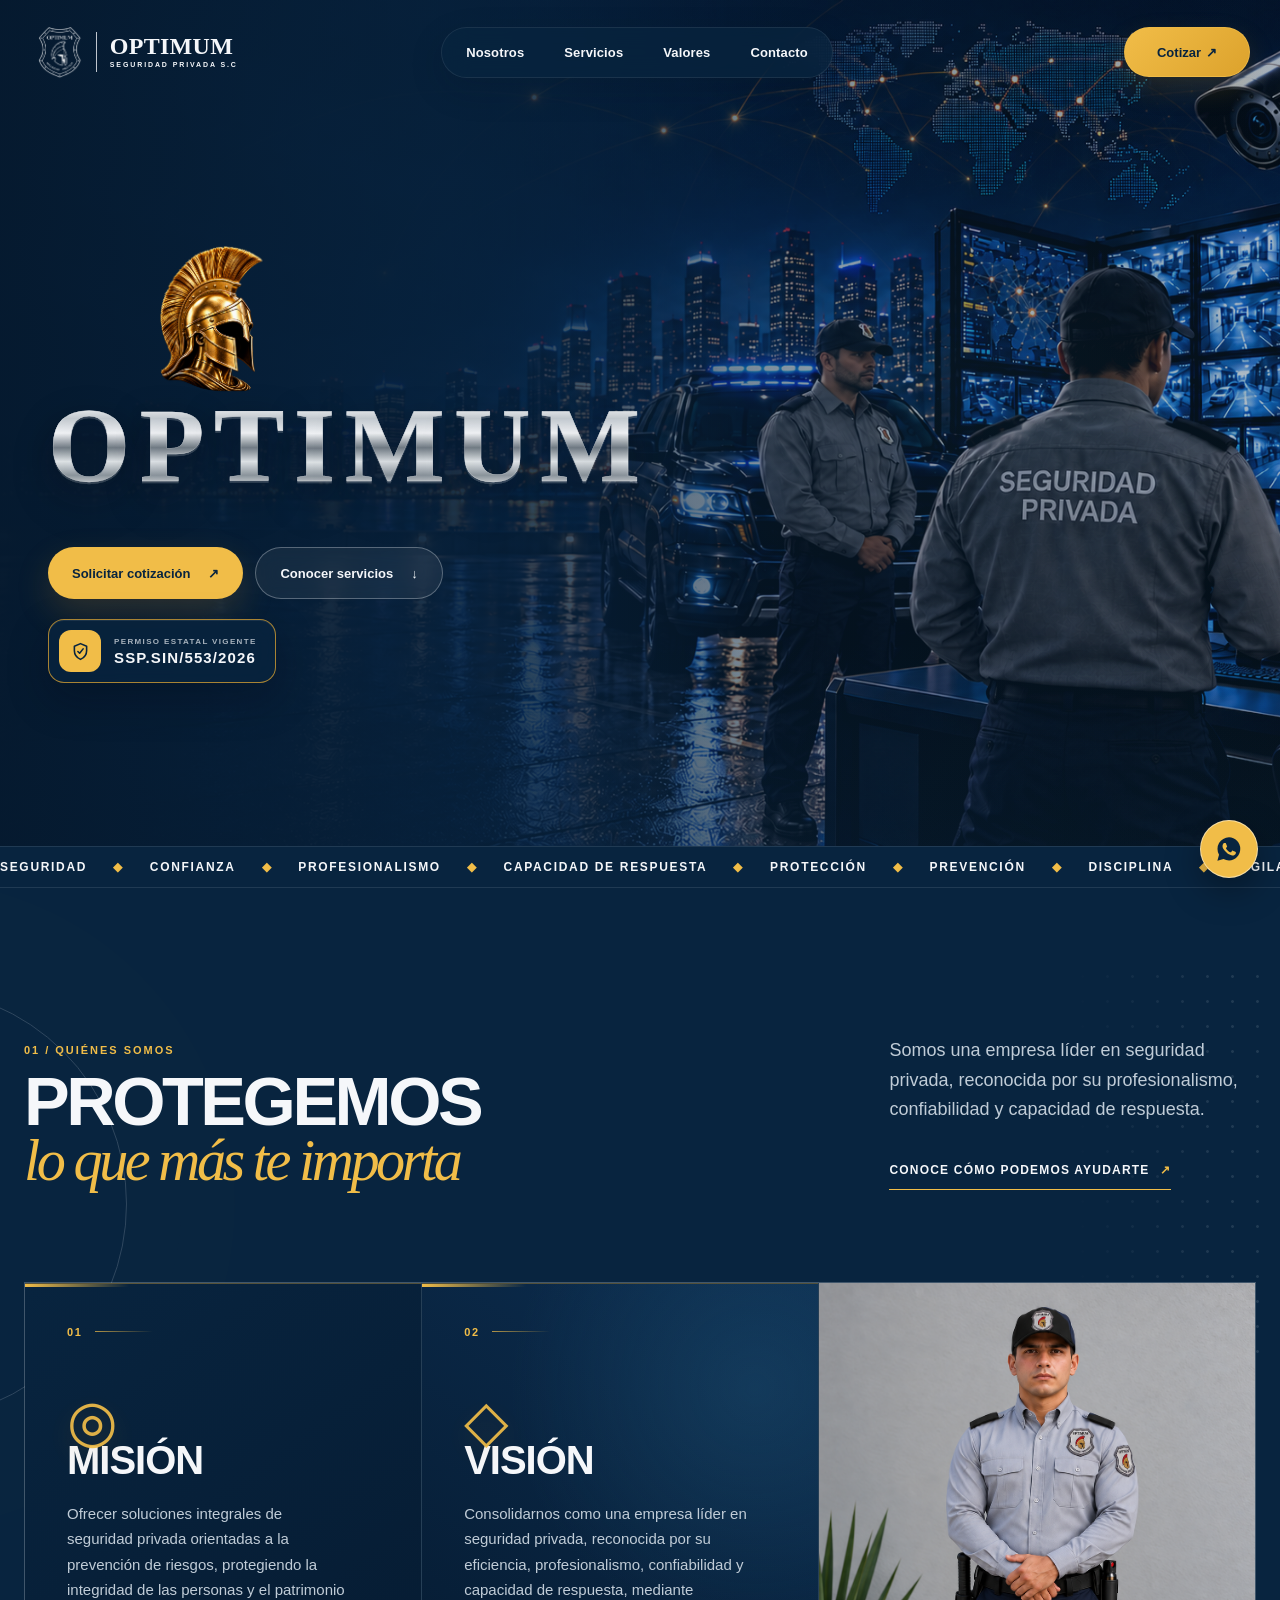
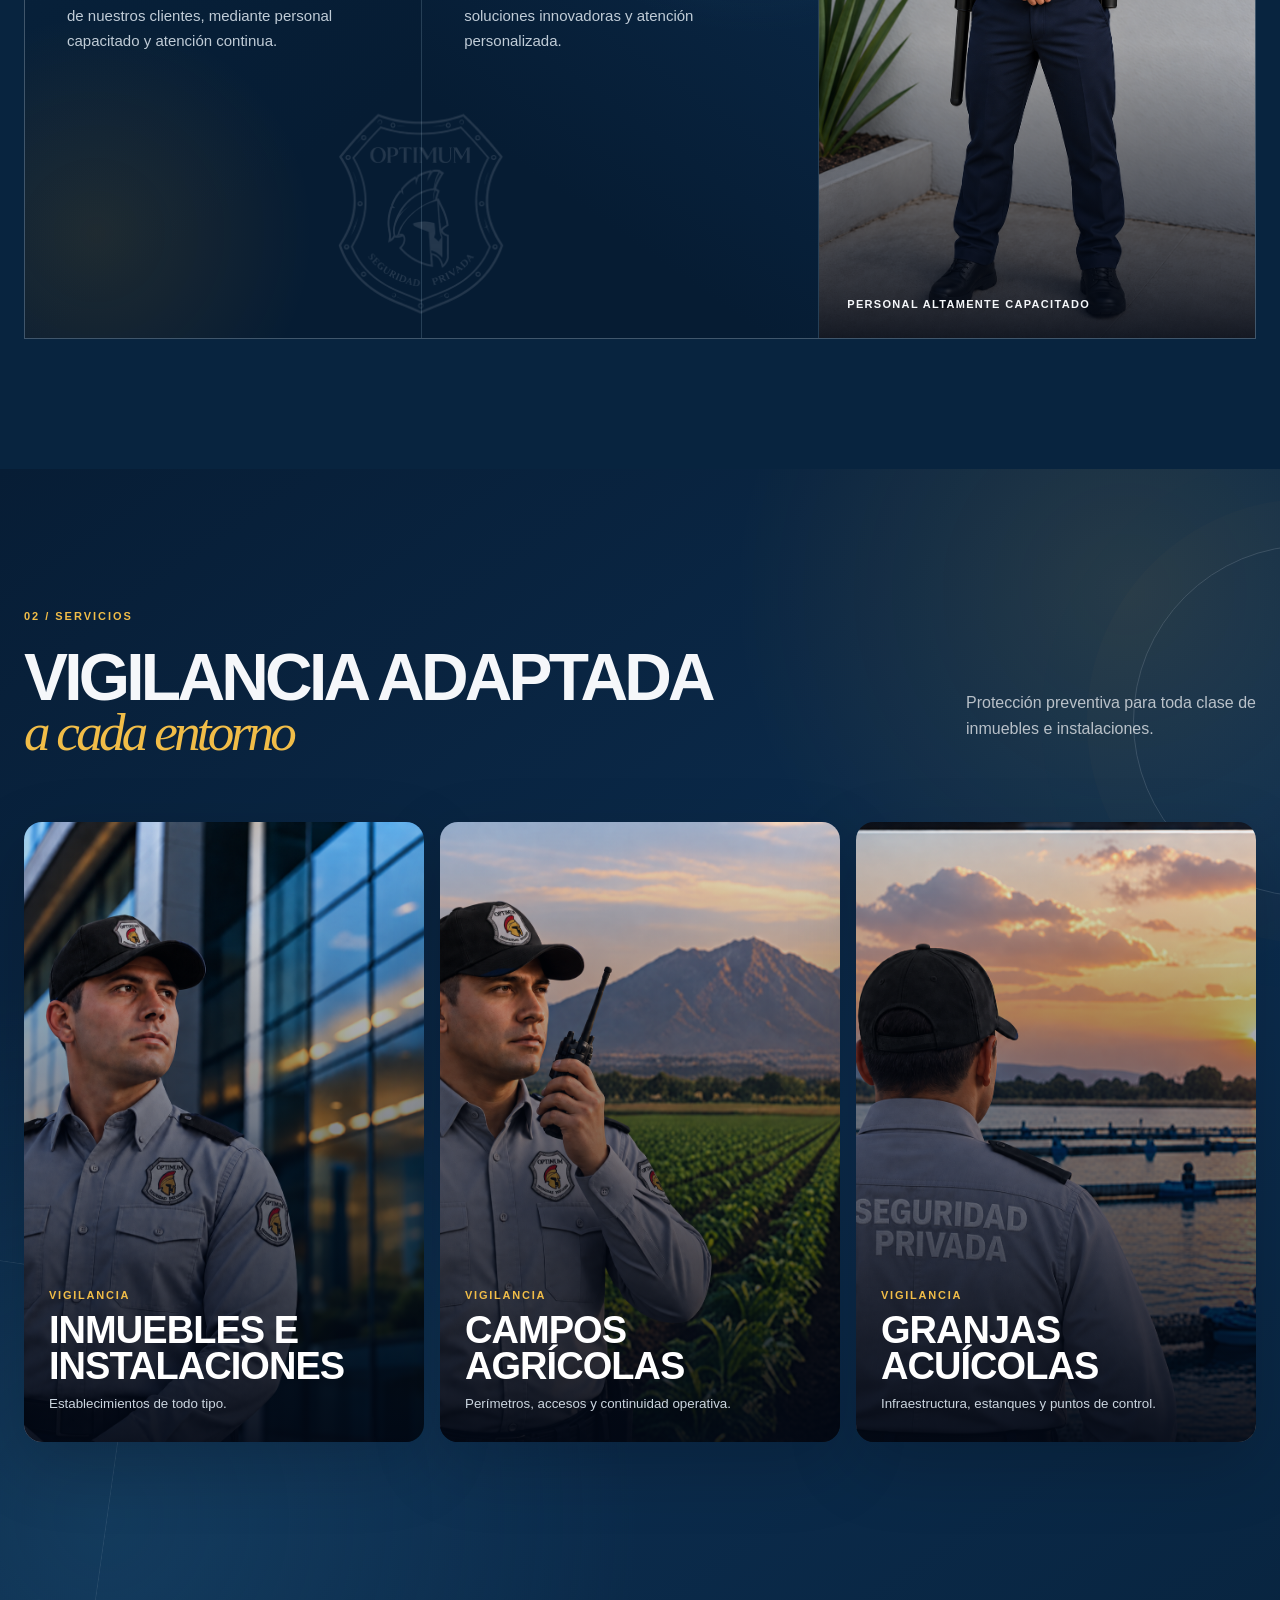
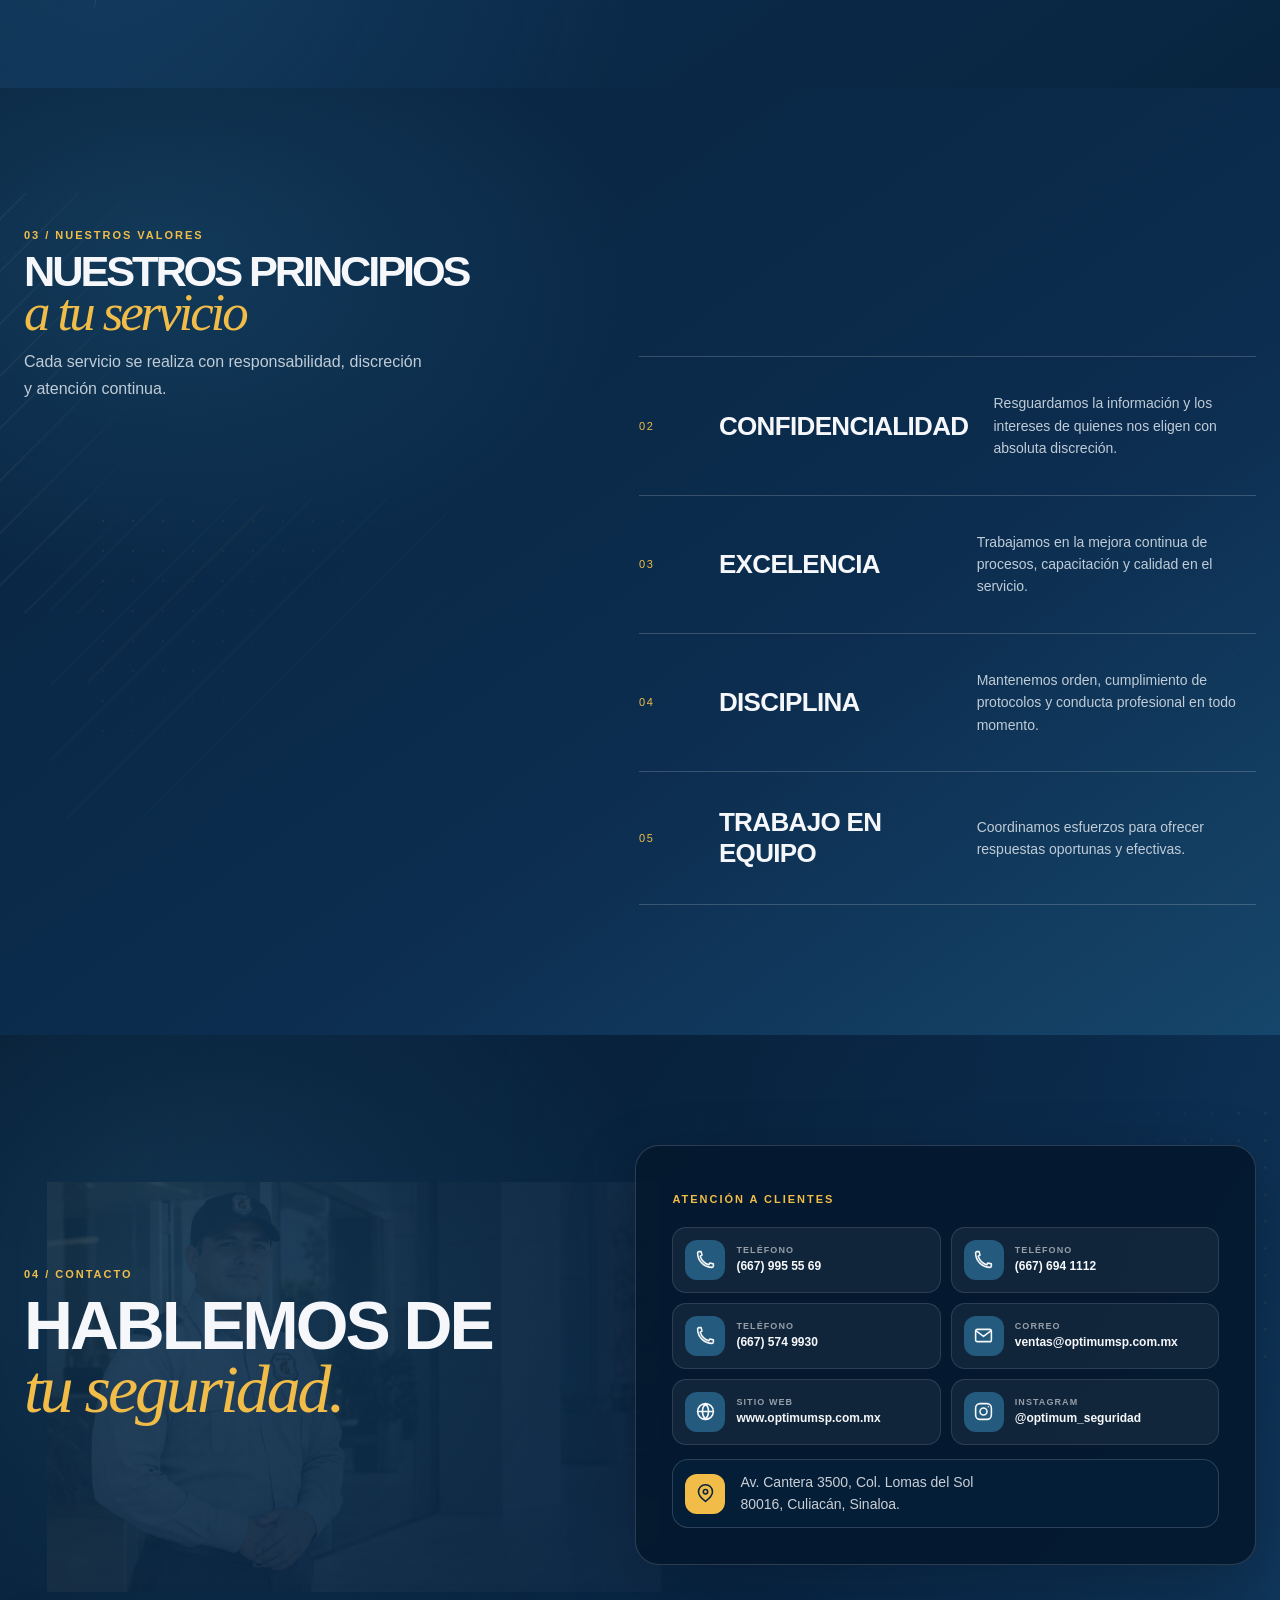
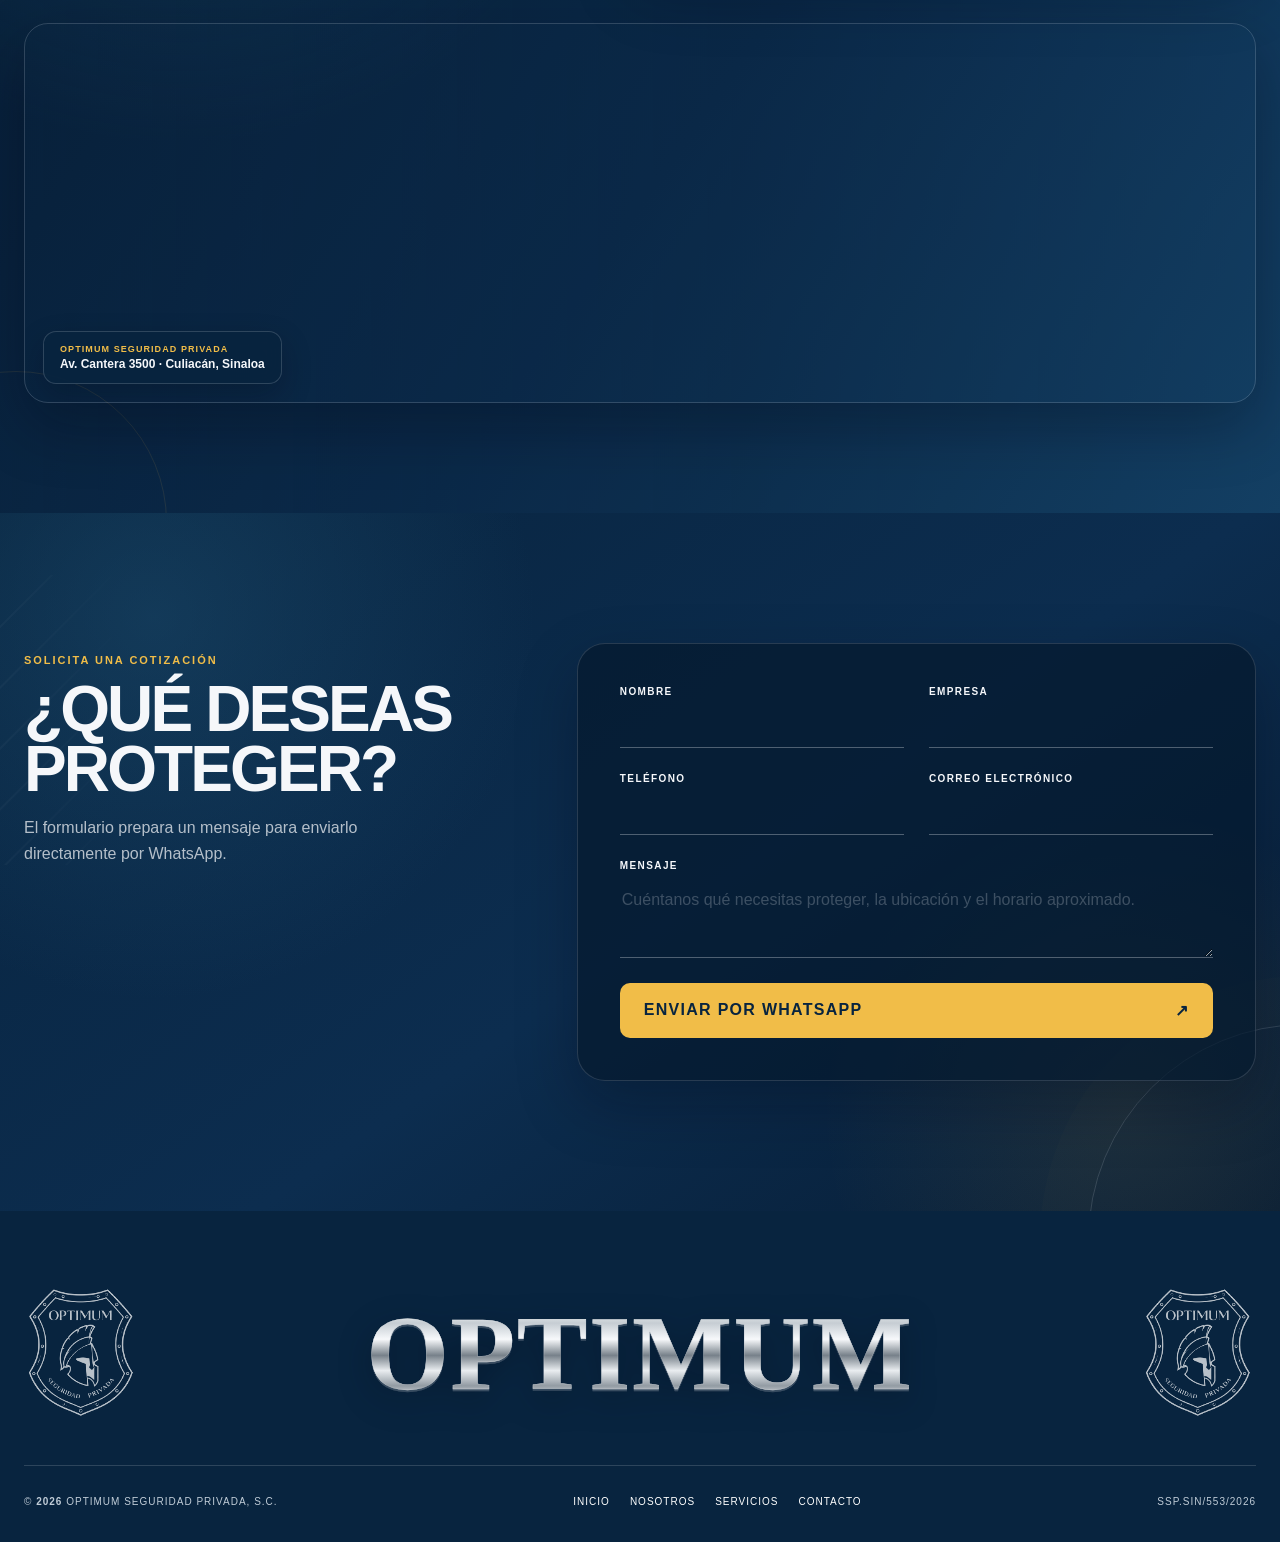
==== commit 803e8edd: "Refina hero y titulo de valores" ====
--- a/index.html
+++ b/index.html
@@ -133,7 +133,7 @@
     </section>
 
     <section class="section services" id="servicios">
-      <div class="shell section-title services-title reveal"><p class="eyebrow">02 / SERVICIOS</p><h2><span class="title-line title-primary title-nowrap">Vigilancia adaptada</span><em class="title-line title-accent title-nowrap">adaptada a cada entorno</em></h2><p>Protección preventiva para toda clase de inmuebles e instalaciones.</p></div>
+      <div class="shell section-title services-title reveal"><p class="eyebrow">02 / SERVICIOS</p><h2><span class="title-line title-primary title-nowrap">Vigilancia adaptada</span><em class="title-line title-accent title-nowrap"> a cada entorno</em></h2><p>Protección preventiva para toda clase de inmuebles e instalaciones.</p></div>
       <div class="shell service-grid">
         <article class="service-card reveal"><img src="assets/servicio-empresas-uniforme-v3.png" alt="Guardias de OPTIMUM vigilando instalaciones empresariales" loading="lazy"><div class="service-overlay"></div><div><p>Vigilancia</p><h3>Inmuebles e instalaciones</h3><small>Establecimientos de todo tipo.</small></div></article>
         <article class="service-card reveal"><img src="assets/servicio-campos-uniforme-v3.png" alt="Guardia de OPTIMUM vigilando un campo agrícola" loading="lazy"><div class="service-overlay"></div><div><p>Vigilancia</p><h3>Campos agrícolas</h3><small>Perímetros, accesos y continuidad operativa.</small></div></article>
--- a/css/style.css
+++ b/css/style.css
@@ -2396,6 +2396,10 @@
   animation: heroEmblemIn .8s ease-out .08s both;
 }
 
+.hero-orbit {
+  display: none;
+}
+
 .title-line {
   display: block;
   max-width: 100%;
@@ -2474,6 +2478,11 @@
 }
 
 @media(min-width: 901px) {
+  .values-sticky h2 {
+    transform: scale(1.075);
+    transform-origin: left top;
+  }
+
   .values-sticky {
     top: 0;
     margin-top: -14px;
